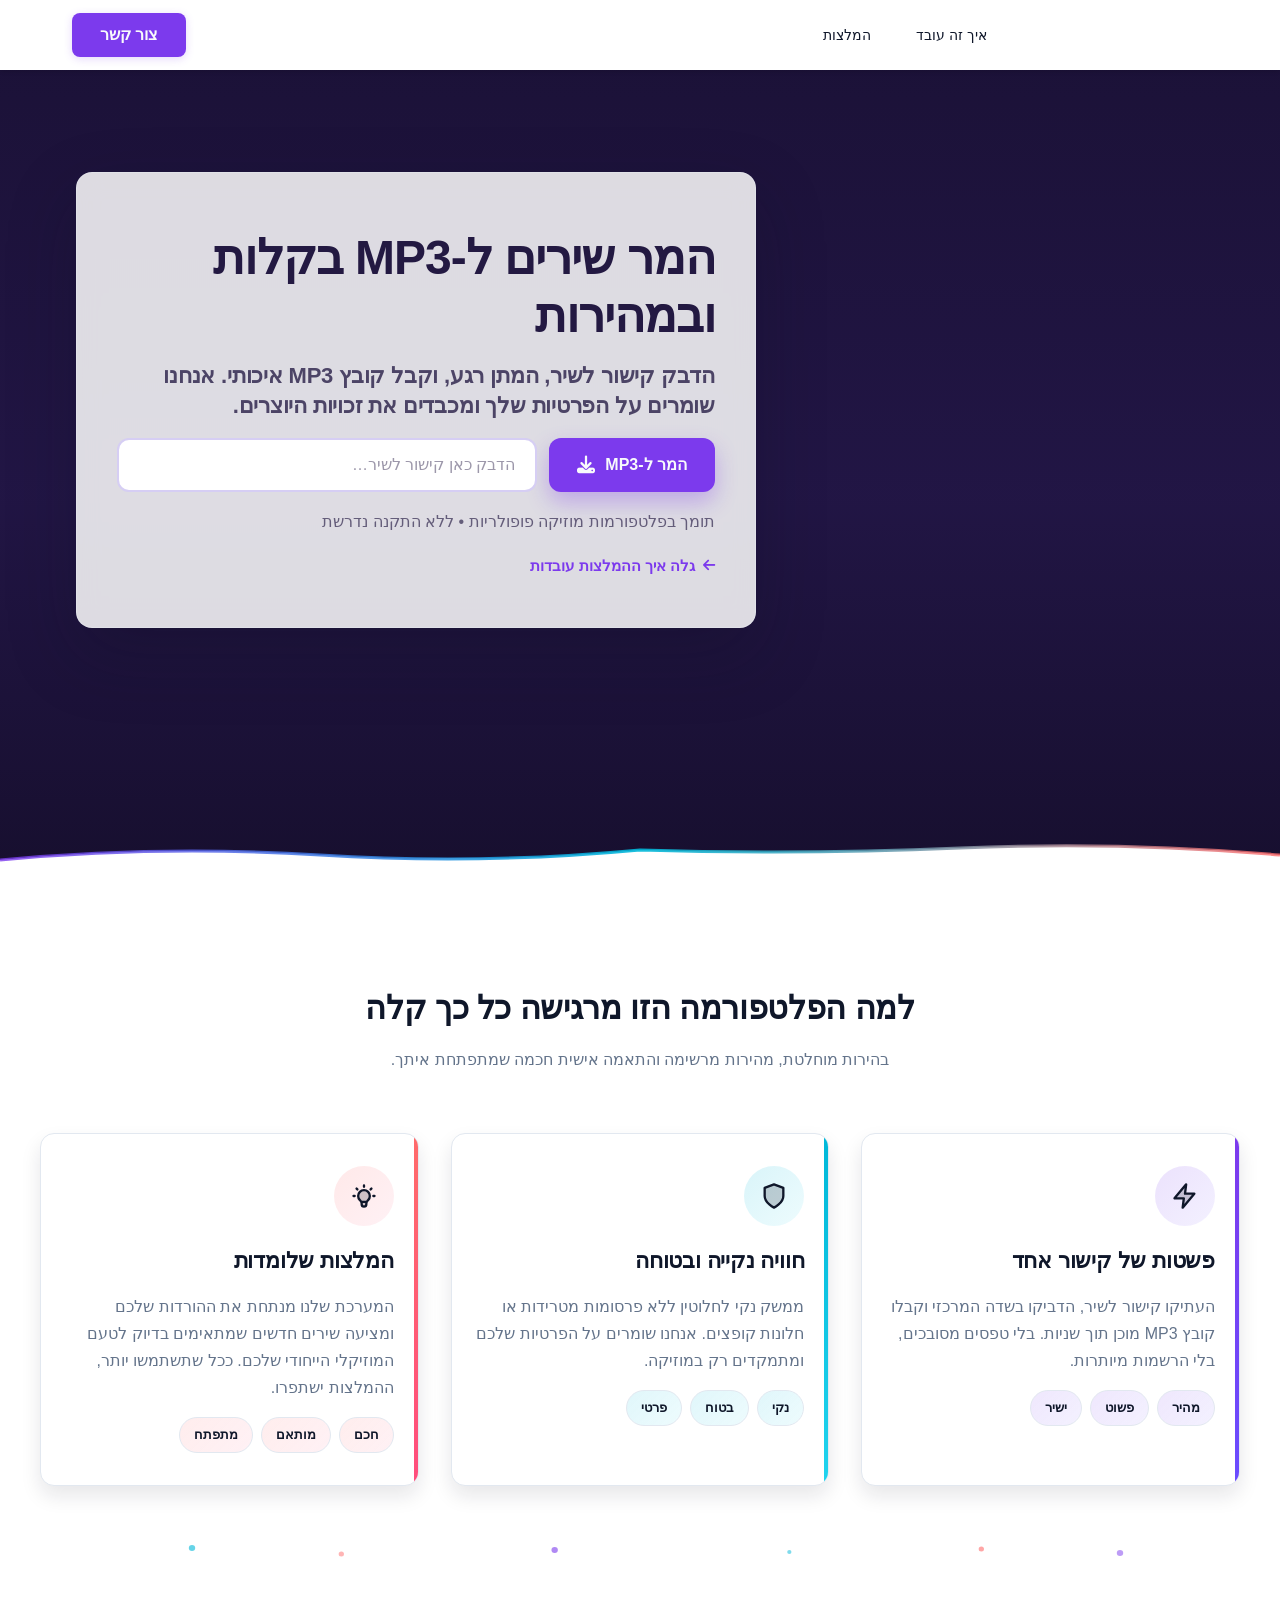
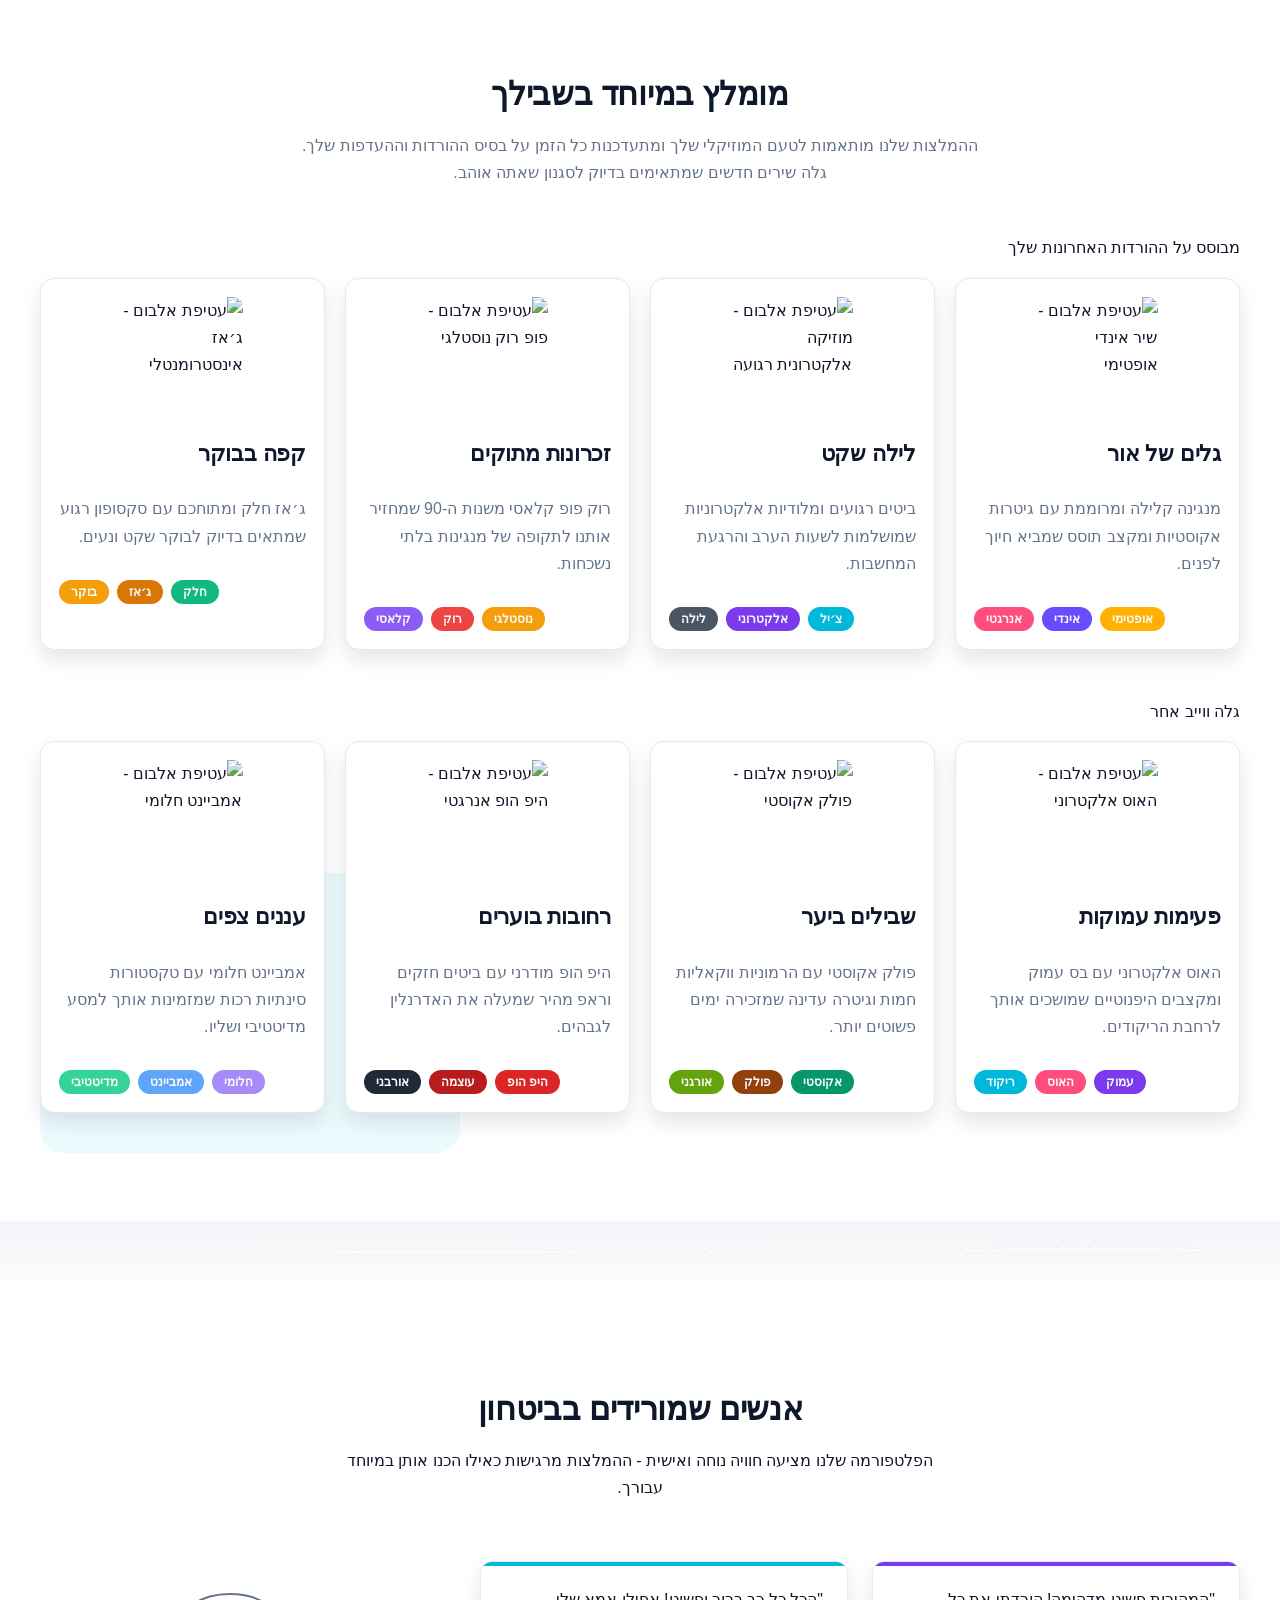
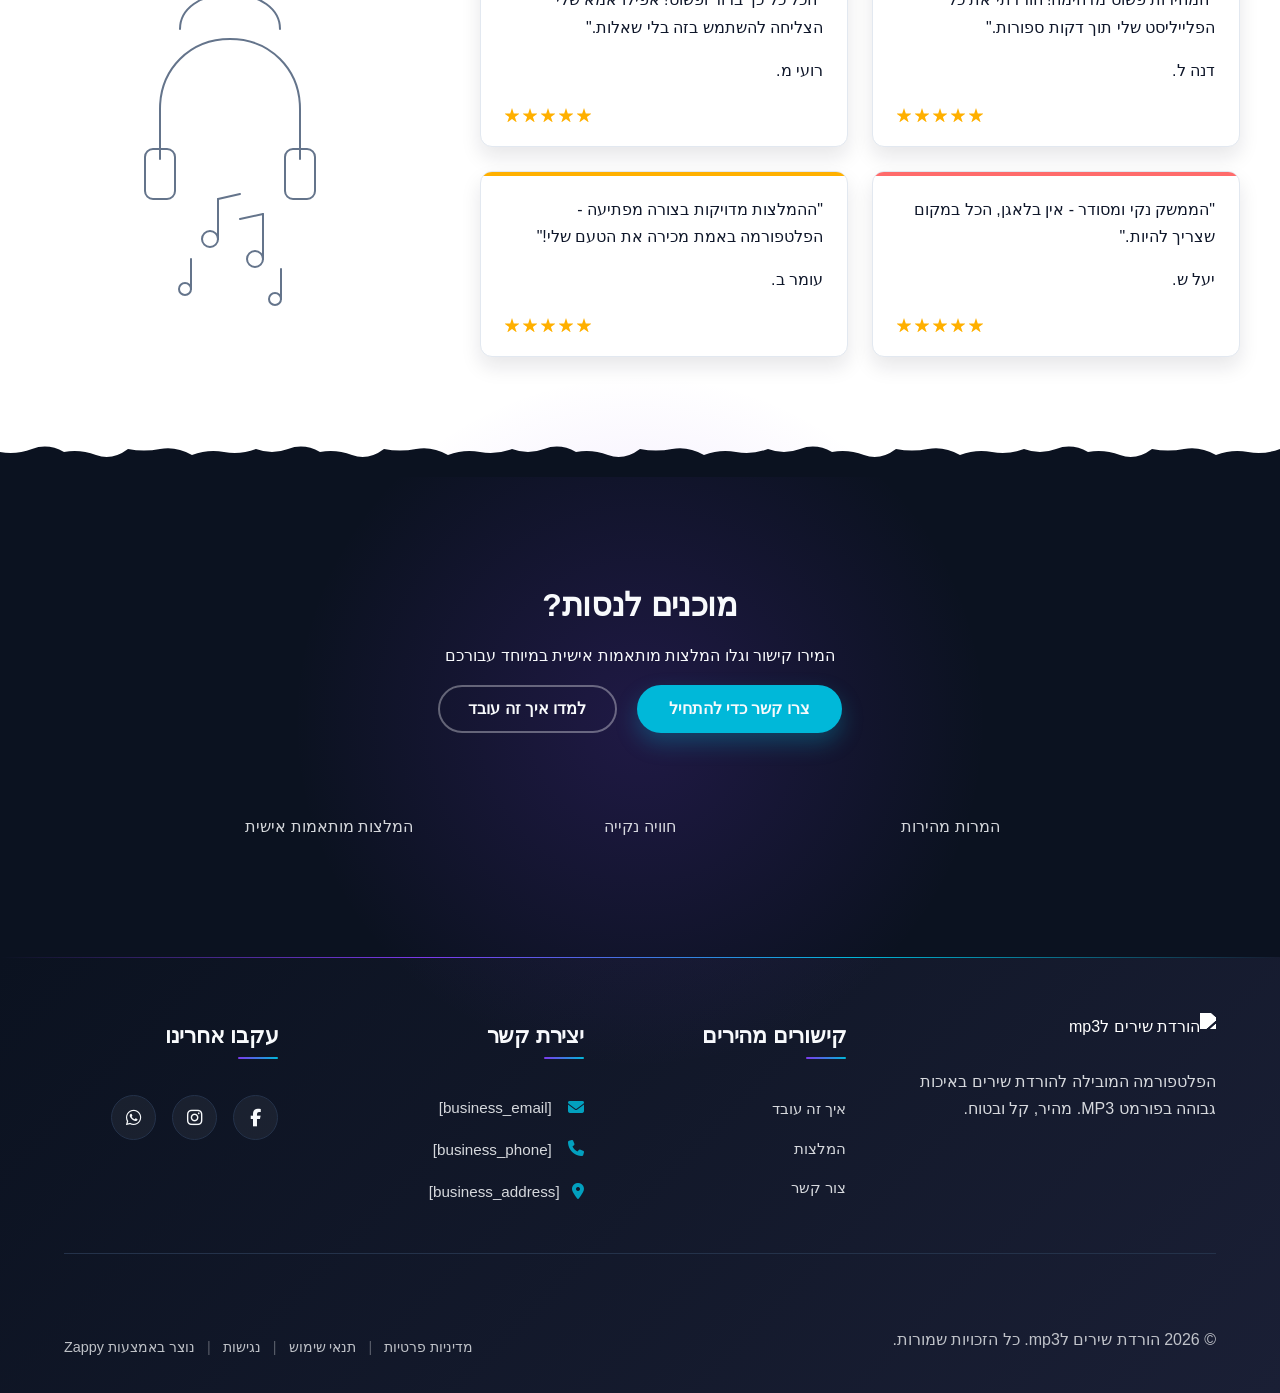
==== index.html @ da648899 "Background sync: Progressive GitHub Sync" ====
<!DOCTYPE html>
<html lang="he" dir="rtl">
<head>
    <meta charset="UTF-8">
    <meta name="viewport" content="width=device-width, initial-scale=1.0">
    <meta name="robots" content="index, follow">
    <title>המר והורד שירים באיכות מושלמת — הורדת שירים לmp3</title>
    <meta name="description" content="פלטפורמת הורדת שירים חכמה עם מנוע המלצות אישי. המר שירים ל-MP3 באיכות גבוהה בקליק אחד וגלה מוזיקה חדשה המותאמת בדיוק לטעם שלך.">
    <meta name="keywords" content="הורדת שירים לmp3, המרת שירים ל-MP3, הורדת שירים mp3 בחינם, מוזיקה דיגיטלית, פלטפורמת מוזיקה">
    
    <!-- Zappy Analytics -->
<script>
(function() {
  'use strict';
  
  // Configuration
  var config = {
    websiteId: '79d9c6de-2b30-44ab-995c-a92925bf8f24',
    apiUrl: 'https://api.zappy5.com/api/analytics/track',
    sessionDuration: 30 * 60 * 1000, // 30 minutes
    visitorDuration: 30 * 24 * 60 * 60 * 1000, // 30 days
    trackPageViews: true,
    trackClicks: true,
    trackFormSubmissions: true
  };
  
  // Generate or retrieve persistent visitor ID (30 days)
  function getVisitorId() {
    var visitorKey = 'zappy_visitor_' + config.websiteId;
    var visitor = null;
    
    try {
      visitor = localStorage.getItem(visitorKey);
      if (visitor) {
        var visitorData = JSON.parse(visitor);
        var now = Date.now();
        
        // Check if visitor ID is still valid (30 days)
        if (now - visitorData.created < config.visitorDuration) {
          // Update last seen timestamp
          visitorData.lastSeen = now;
          localStorage.setItem(visitorKey, JSON.stringify(visitorData));
          return visitorData.id;
        }
      }
    } catch (e) {
      console.warn('Zappy Analytics: LocalStorage not available');
    }
    
    // Generate new visitor ID
    var newVisitorId = 'zv_' + Date.now() + '_' + Math.random().toString(36).substr(2, 9);
    
    try {
      localStorage.setItem(visitorKey, JSON.stringify({
        id: newVisitorId,
        created: Date.now(),
        lastSeen: Date.now()
      }));
    } catch (e) {
      // Continue without local storage
    }
    
    return newVisitorId;
  }
  
  // Generate or retrieve session ID (30 minutes)
  function getSessionId() {
    var sessionKey = 'zappy_session_' + config.websiteId;
    var session = null;
    
    try {
      session = sessionStorage.getItem(sessionKey);
      if (session) {
        var sessionData = JSON.parse(session);
        var now = Date.now();
        
        // Check if session is still valid
        if (now - sessionData.timestamp < config.sessionDuration) {
          // Update timestamp
          sessionData.timestamp = now;
          sessionStorage.setItem(sessionKey, JSON.stringify(sessionData));
          return sessionData.id;
        }
      }
    } catch (e) {
      console.warn('Zappy Analytics: SessionStorage not available');
    }
    
    // Generate new session ID
    var newSessionId = 'zs_' + Date.now() + '_' + Math.random().toString(36).substr(2, 9);
    
    try {
      sessionStorage.setItem(sessionKey, JSON.stringify({
        id: newSessionId,
        timestamp: Date.now()
      }));
    } catch (e) {
      // Continue without session storage
    }
    
    return newSessionId;
  }
  
  var visitorId = getVisitorId();
  var sessionId = getSessionId();
  
  // Track an event
  function trackEvent(eventType, data) {
    data = data || {};
    
    var eventData = {
      website_id: config.websiteId,
      event_type: eventType,
      page_path: window.location.pathname,
      referrer: document.referrer || 'direct',
      visitor_id: visitorId,
      session_id: sessionId,
      metadata: data
    };
    
    // Use sendBeacon if available (better for page unload events)
    if (navigator.sendBeacon) {
      var blob = new Blob([JSON.stringify(eventData)], { type: 'application/json' });
      navigator.sendBeacon(config.apiUrl, blob);
    } else {
      // Fallback to fetch
      fetch(config.apiUrl, {
        method: 'POST',
        headers: {
          'Content-Type': 'application/json'
        },
        body: JSON.stringify(eventData),
        keepalive: true
      }).catch(function(error) {
        console.warn('Zappy Analytics: Failed to track event', error);
      });
    }
  }
  
  // Track page view
  if (config.trackPageViews) {
    trackEvent('pageview', {
      title: document.title,
      url: window.location.href
    });
  }
  
  // Track clicks on important elements
  if (config.trackClicks) {
    document.addEventListener('click', function(e) {
      var target = e.target;
      
      // Track button clicks (counted as actions)
      if (target.tagName === 'BUTTON' || target.closest('button')) {
        var button = target.tagName === 'BUTTON' ? target : target.closest('button');
        trackEvent('click', {
          element: 'button',
          text: button.textContent.trim().substring(0, 100),
          id: button.id || null,
          class: button.className || null
        });
      }
      
      // Track link clicks (navigation - not counted as actions)
      else if (target.tagName === 'A' || target.closest('a')) {
        var link = target.tagName === 'A' ? target : target.closest('a');
        trackEvent('navigation', {
          element: 'link',
          text: link.textContent.trim().substring(0, 100),
          href: link.href,
          external: link.hostname !== window.location.hostname
        });
      }
    }, true);
  }
  
  // Track form submissions
  if (config.trackFormSubmissions) {
    document.addEventListener('submit', function(e) {
      var form = e.target;
      
      trackEvent('form_submit', {
        form_id: form.id || null,
        form_name: form.name || null,
        form_action: form.action || null,
        form_method: form.method || 'GET'
      });
    }, true);
  }
  
  // Track time on page (send on page unload)
  var pageLoadTime = Date.now();
  
  window.addEventListener('beforeunload', function() {
    var timeOnPage = Math.floor((Date.now() - pageLoadTime) / 1000); // in seconds
    
    trackEvent('page_unload', {
      time_on_page: timeOnPage,
      page_path: window.location.pathname
    });
  });
  
  // Expose tracking function globally for custom events
  window.zappyAnalytics = {
    track: trackEvent,
    getVisitorId: function() { return visitorId; },
    getSessionId: function() { return sessionId; }
  };
  
})();
</script>
<!-- End Zappy Analytics -->
    <meta property="og:title" content="המר והורד שירים באיכות מושלמת — הורדת שירים לmp3">
  <meta property="og:description" content="פלטפורמת הורדת שירים חכמה עם מנוע המלצות אישי. המר שירים ל-MP3 באיכות גבוהה בקליק אחד וגלה מוזיקה חדשה המותאמת בדיוק לטעם שלך.">
  <meta property="og:type" content="website">
  <meta property="og:locale" content="he_IL">
  
  <meta name="twitter:card" content="summary_large_image">
  <meta name="twitter:title" content="המר והורד שירים באיכות מושלמת — הורדת שירים לmp3">
  <meta name="twitter:description" content="פלטפורמת הורדת שירים חכמה עם מנוע המלצות אישי. המר שירים ל-MP3 באיכות גבוהה בקליק אחד וגלה מוזיקה חדשה המותאמת בדיוק לטעם שלך.">
  
  <link rel="stylesheet" href="https://cdnjs.cloudflare.com/ajax/libs/font-awesome/6.4.0/css/all.min.css">

    <!-- Favicons -->
    <link rel="icon" type="image/x-icon" href="/assets/favicon.ico">
    <link rel="icon" type="image/png" sizes="16x16" href="/assets/favicon-16x16.png">
    <link rel="icon" type="image/png" sizes="32x32" href="/assets/favicon-32x32.png">
    <link rel="icon" type="image/png" sizes="48x48" href="/assets/favicon-48x48.png">
    <link rel="icon" type="image/png" sizes="192x192" href="/assets/favicon-192x192.png">
    <link rel="icon" type="image/png" sizes="512x512" href="/assets/favicon-512x512.png">
    <link rel="apple-touch-icon" href="/assets/apple-touch-icon.png">
    <!-- Cookie Consent -->
    <link rel="stylesheet" href="https://cdn.jsdelivr.net/npm/vanilla-cookieconsent@3/dist/cookieconsent.css">
    <script src="https://cdn.jsdelivr.net/npm/vanilla-cookieconsent@3/dist/cookieconsent.umd.js"></script>
    <!-- Mickidum Accessibility Toolbar -->
    <script src="https://cdn.jsdelivr.net/gh/mickidum/acc_toolbar/acctoolbar/acctoolbar.min.js"></script>
    <link rel="stylesheet" href="/styles.css">

    <style id="zappy-dropdown-submenu-styles">
      /* ========== DESKTOP DROPDOWN SUBMENU STYLES ========== */
      /* Base styles for dropdown submenus - parent must be positioned */
      .nav-menu li:has(.sub-menu), nav li:has(.sub-menu), .navbar li:has(.sub-menu), #navMenu li:has(.sub-menu) { position: relative; }
      /* Submenu base - hidden by default */
      .nav-menu .sub-menu, nav .sub-menu, .navbar .sub-menu, #navMenu .sub-menu { display: block !important; position: absolute !important; top: 100%; left: 0; min-width: 220px; background: white; border-radius: 8px; box-shadow: 0 8px 25px rgba(0,0,0,0.15); padding: 8px 0; opacity: 0; visibility: hidden; transform: translateY(10px); transition: all 0.3s ease; z-index: 1000; list-style: none; pointer-events: none; }
      /* CRITICAL: Desktop hover styles to show dropdown */
      .nav-menu li:hover > .sub-menu, nav li:hover > .sub-menu, .navbar li:hover > .sub-menu, #navMenu li:hover > .sub-menu { opacity: 1 !important; visibility: visible !important; transform: translateY(0) !important; pointer-events: auto !important; }
      /* Submenu item styling */
      .sub-menu li { list-style: none; margin: 0; padding: 0; }
      .sub-menu a { display: block !important; padding: 10px 16px !important; color: var(--text-dark, #333) !important; font-weight: 500; text-decoration: none; white-space: nowrap; transition: background-color 0.2s; }
      .sub-menu a:hover { background-color: #f5f5f5; }
      /* RTL (Hebrew/Arabic) dropdown positioning */
      [dir="rtl"] .nav-menu .sub-menu, [dir="rtl"] nav .sub-menu, [dir="rtl"] .navbar .sub-menu, html[lang="he"] .nav-menu .sub-menu, html[lang="he"] nav .sub-menu, html[lang="he"] .navbar .sub-menu, html[lang="ar"] .nav-menu .sub-menu, html[lang="ar"] nav .sub-menu, html[lang="ar"] .navbar .sub-menu { left: auto !important; right: 0 !important; }
      /* Hide empty dropdown menus */
      .sub-menu:empty, .sub-menu:not(:has(li:not(.zappy-hidden-menu-item))), .sub-menu:not(:has(li)) { display: none !important; opacity: 0 !important; visibility: hidden !important; pointer-events: none !important; }
      /* Desktop: show submenu on Menu Group hover */
      li:has(.menu-group-title):hover > .sub-menu { opacity: 1 !important; visibility: visible !important; transform: translateY(0) !important; pointer-events: auto !important; }
      /* Menu Group title styling */
      .nav-menu > li > .menu-group-title, #navMenu > li > .menu-group-title { display: inline-block; padding: 0.5rem 1rem; cursor: default; user-select: none; }
      
      /* ========== MOBILE SUBMENU STYLES ========== */
      @media (max-width: 768px) {
        .nav-menu .sub-menu, nav .sub-menu, .navbar .sub-menu, #navMenu .sub-menu { position: static !important; transform: none !important; box-shadow: none !important; background: transparent !important; max-height: 0; overflow: hidden; opacity: 0; visibility: hidden; transition: max-height 0.3s ease, opacity 0.3s ease; padding: 0 !important; border-radius: 0 !important; }
        .sub-menu.mobile-expanded { max-height: 500px !important; opacity: 1 !important; visibility: visible !important; padding: 8px 0 8px 16px !important; }
        [dir="rtl"] .sub-menu.mobile-expanded, html[lang="he"] .sub-menu.mobile-expanded { padding: 8px 16px 8px 0 !important; }
        /* Disable hover behavior on mobile */
        .nav-menu li:hover > .sub-menu, nav li:hover > .sub-menu, .navbar li:hover > .sub-menu, #navMenu li:hover > .sub-menu { opacity: 0; visibility: hidden; pointer-events: none; }
        .nav-menu li > .sub-menu.mobile-expanded, nav li > .sub-menu.mobile-expanded, .navbar li > .sub-menu.mobile-expanded, #navMenu li > .sub-menu.mobile-expanded { opacity: 1 !important; visibility: visible !important; pointer-events: auto !important; }
        .nav-menu li:has(.sub-menu), nav li:has(.sub-menu), .navbar li:has(.sub-menu), #navMenu li:has(.sub-menu) { display: flex !important; flex-wrap: wrap !important; align-items: center !important; position: relative !important; min-height: 44px !important; }
        .nav-menu li:has(.sub-menu) > a, nav li:has(.sub-menu) > a, .navbar li:has(.sub-menu) > a, #navMenu li:has(.sub-menu) > a { flex: 1 !important; min-width: 0 !important; }
        .nav-menu li:has(.sub-menu) > .menu-group-title, nav li:has(.sub-menu) > .menu-group-title, .navbar li:has(.sub-menu) > .menu-group-title, #navMenu li:has(.sub-menu) > .menu-group-title { flex: 1 !important; min-width: 0 !important; padding: 0 !important; line-height: inherit !important; }
        .nav-menu li:has(.sub-menu) > .sub-menu, nav li:has(.sub-menu) > .sub-menu, .navbar li:has(.sub-menu) > .sub-menu, #navMenu li:has(.sub-menu) > .sub-menu { flex-basis: 100% !important; width: 100% !important; }
        .nav-menu li:has(.sub-menu) > a [class*="chevron"], .nav-menu li:has(.sub-menu) > a [class*="arrow"], .nav-menu li:has(.sub-menu) > a .fa-chevron-down, .nav-menu li:has(.sub-menu) > a .fa-angle-down, nav li:has(.sub-menu) > a [class*="chevron"], nav li:has(.sub-menu) > a [class*="arrow"], #navMenu li:has(.sub-menu) > a [class*="chevron"], #navMenu li:has(.sub-menu) > a [class*="arrow"] { display: none !important; visibility: hidden !important; }
        .mobile-submenu-toggle { display: flex !important; align-items: center !important; justify-content: center !important; width: 44px !important; height: auto !important; background: transparent !important; border: none !important; cursor: pointer !important; color: var(--text-dark) !important; position: static !important; flex-shrink: 0 !important; align-self: stretch !important; z-index: 2 !important; padding: 0 !important; margin: 0 !important; }
        .mobile-submenu-toggle::after { content: '' !important; width: 0 !important; height: 0 !important; border-left: 6px solid transparent !important; border-right: 6px solid transparent !important; border-top: 7px solid currentColor !important; transition: transform 0.3s ease !important; }
        .mobile-submenu-toggle.expanded::after { transform: rotate(180deg) !important; }
        .sub-menu a { padding: 10px 0 !important; display: block !important; color: var(--text-dark) !important; }
        .navbar .sub-menu li a, nav.navbar .sub-menu li a, .zappy-products-dropdown .sub-menu a { color: var(--text-dark) !important; }
      }
      @media (min-width: 769px) { .mobile-submenu-toggle { display: none !important; } }
    </style>

    <style id="mobile-lang-menu-deployed-css">
    @media (max-width: 768px) {
      .lang-switcher,
      .nav-cta-container .lang-switcher,
      .nav-container .lang-switcher,
      .navbar .lang-switcher,
      .navbar .nav-cta-container .lang-switcher,
      .nav-icons-left .lang-switcher,
      .nav-ecommerce-icons .lang-switcher { display: none !important; }
      .mobile-lang-menu { width: 100%; border-top: 1px solid rgba(128,128,128,0.2); padding: 8px 0 0 0; margin-top: 8px; }
      .mobile-lang-toggle { display: flex !important; align-items: center; justify-content: space-between; width: 100%; padding: 12px 16px; background: none; border: none; cursor: pointer; font-size: 15px; color: inherit; font-family: inherit; }
      .mobile-lang-toggle::after { content: ''; display: inline-block; width: 8px; height: 8px; border-right: 2px solid currentColor; border-bottom: 2px solid currentColor; transform: rotate(45deg); transition: transform 0.3s ease; margin-left: 8px; }
      .mobile-lang-toggle.expanded::after { transform: rotate(-135deg); }
      .mobile-lang-options { max-height: 0; overflow: hidden; transition: max-height 0.3s ease; }
      .mobile-lang-options.expanded { max-height: 300px; }
      .mobile-lang-option { display: flex !important; align-items: center; gap: 10px; padding: 10px 24px; text-decoration: none; color: inherit; font-size: 14px; font-family: inherit; }
      .mobile-lang-option:hover { background: rgba(128,128,128,0.1); }
      .mobile-lang-option.active { font-weight: 600; opacity: 0.7; pointer-events: none; }
      .mobile-lang-option img { width: 20px; height: 20px; border-radius: 50%; }
    }
    @media (min-width: 769px) {
      .mobile-lang-menu { display: none !important; }
    }
    </style>

    <style id="zappy-widget-visibility">
      #mic-access-tool-general-button, .mic-access-tool-general-button,
      #mic-init-access-tool .mic-access-tool-general-button, #mic-init-access-tool #mic-access-tool-general-button,
      ._access-icon, #mic-access-tool-box, .mic-access-tool-box,
      #mic-init-access-tool #mic-access-tool-box, div[id*="mic-access-tool-box"], ._access-menu {
        display: none !important; visibility: hidden !important; opacity: 0 !important; pointer-events: none !important;
      }
    </style>
</head>
<body>

  <nav class="navbar" dir="rtl">
  <button class="mobile-toggle" id="mobileToggle" aria-label="Menu">
    <svg class="hamburger-icon" width="24" height="24" viewbox="0 0 24 24" fill="none">
      <path d="M3 12h18M3 6h18M3 18h18" stroke="currentColor" stroke-width="2" stroke-linecap="round"></path>
    </svg>
    <svg class="close-icon" width="24" height="24" viewbox="0 0 24 24" fill="none" style="display: none;">
      <path d="M18 6L6 18M6 6l12 12" stroke="currentColor" stroke-width="2" stroke-linecap="round"></path>
    </svg>
  </button>
  
  <button class="phone-header-btn" aria-label="Call">
    <svg width="20" height="20" viewbox="0 0 24 24" fill="currentColor">
      <path d="M22 16.92v3a2 2 0 0 1-2.18 2 19.79 19.79 0 0 1-8.63-3.07 19.5 19.5 0 0 1-6-6 19.79 19.79 0 0 1-3.07-8.67A2 2 0 0 1 4.11 2h3a2 2 0 0 1 2 1.72 12.84 12.84 0 0 0 .7 2.81 2 2 0 0 1-.45 2.11L8.09 9.91a16 16 0 0 0 6 6l1.27-1.27a2 2 0 0 1 2.11-.45 12.84 12.84 0 0 0 2.81.7A2 2 0 0 1 22 16.92z"></path>
    </svg>
  </button>
  
  <div class="nav-container">
    <div class="nav-right-group"><div class="nav-brand">
      <a href="/" class="logo-link">
        <img src="/assets/business-logo.webp" alt="הורדת שירים לmp3" class="logo">
      </a>
    </div><ul class="nav-menu" id="navMenu"><li><a href="/how-it-works">איך זה עובד</a></li><li><a href="/recommendations">המלצות</a></li></ul></div>
    
    
    
    <div class="nav-cta-container">
      <a href="/contact" class="nav-cta-btn">צור קשר</a>
    </div>
  </div>
</nav>
<script>

// Navbar Mobile Menu Toggle and Contrast Fix
(function() {
  // Use 'load' event instead of 'DOMContentLoaded' to ensure we run AFTER all other scripts
  window.addEventListener('load', function() {
    
    // FIX MOBILE BUTTON CONTRAST
    // Detect navbar background color and apply contrasting color to mobile buttons
    const navbar = document.querySelector('.navbar, nav, header');
    if (!navbar) {
      console.log('[Navbar] Navbar element not found');
      return;
    }
    
    // DECLARE VARIABLES EARLY to avoid Temporal Dead Zone errors
    // These are used in multiple places below
    let mobileToggle = document.getElementById('mobileToggle') ||
                       document.querySelector('.mobile-toggle') ||
                       document.querySelector('.hamburger') ||
                       document.querySelector('.hamburger-menu') ||
                       document.querySelector('.menu-toggle') ||
                       document.querySelector('.burger-menu') ||
                       document.querySelector('[aria-label="Menu"]') ||
                       document.querySelector('[aria-label="תפריט"]');
    
    const phoneBtn = document.querySelector('.phone-header-btn');
    
    const computedStyle = window.getComputedStyle(navbar);
    let bgColor = computedStyle.backgroundColor;
    
    console.log('[Navbar] Initial navbar background:', bgColor);
    
    // Check if background is transparent or rgba with 0 alpha
    const isTransparent = bgColor === 'transparent' || 
                         bgColor === 'rgba(0, 0, 0, 0)' ||
                         (bgColor.startsWith('rgba') && bgColor.includes(', 0)'));
    
    if (isTransparent) {
      // Check for background-image or gradient
      const bgImage = computedStyle.backgroundImage;
      if (bgImage && bgImage !== 'none') {
        console.log('[Navbar] Navbar has background image/gradient, using dark text');
        bgColor = 'rgb(240, 240, 240)'; // Assume light background
      } else {
        // Transparent navbar - check body background
        const bodyBg = window.getComputedStyle(document.body).backgroundColor;
        console.log('[Navbar] Navbar transparent, using body background:', bodyBg);
        bgColor = bodyBg;
      }
    }
    
    // Calculate luminance to determine if background is light or dark
    const rgb = bgColor.match(/\d+/g);
    if (rgb && rgb.length >= 3) {
      const r = parseInt(rgb[0]);
      const g = parseInt(rgb[1]);
      const b = parseInt(rgb[2]);
      const luminance = (0.299 * r + 0.587 * g + 0.114 * b) / 255;
      
      // Mobile button colors are set by Claude's AI-generated CSS (same as .nav-menu a)
      // No dynamic color overrides needed - colors come from the generated navbar CSS
      console.log('[Navbar] Mobile button colors preserved from Claude CSS (luminance:', luminance.toFixed(2) + ')');
      
      // FIX ICON SIZES - Ensure SVGs are properly sized and visible
      // INJECT CRITICAL CSS TO OVERRIDE ANY CONFLICTING RULES
      const criticalCSS = document.createElement('style');
      criticalCSS.id = 'zappy-mobile-nav-fix';
      const htmlLang = document.documentElement.lang || 'en';
      const htmlDir = document.documentElement.dir || 'ltr';
      // Check both dir attribute AND lang for RTL detection
      // dir="rtl" is the most reliable indicator
      const isRTL = htmlDir === 'rtl' || htmlLang === 'he' || htmlLang === 'ar';
      
      criticalCSS.textContent = `
        /* Hide mobile buttons on desktop, show only on mobile */
        @media (min-width: 769px) {
          .mobile-toggle,
          .phone-header-btn {
            display: none !important;
          }
        }
        
        /* Show and position mobile buttons correctly on mobile */
        @media (max-width: 768px) {
          .mobile-toggle,
          .phone-header-btn {
            position: absolute !important;
            top: 50% !important;
            transform: translateY(-50%) !important;
            z-index: 1001 !important;
            display: flex !important;
            align-items: center !important;
            justify-content: center !important;
            width: 36px !important;
            height: 36px !important;
            border-radius: 50% !important;
            border: none !important;
            cursor: pointer !important;
            padding: 6px !important;
            background: none !important;
            color: var(--nav-text, var(--text-dark)) !important;
          }
          
          /* LTR positioning (default): hamburger LEFT, phone RIGHT */
          html:not([dir="rtl"]):not([lang="he"]):not([lang="ar"]) .mobile-toggle,
          html[dir="ltr"] .mobile-toggle {
            left: 12px !important;
            right: auto !important;
          }
          html:not([dir="rtl"]):not([lang="he"]):not([lang="ar"]) .phone-header-btn,
          html[dir="ltr"] .phone-header-btn {
            right: 12px !important;
            left: auto !important;
          }
          
          /* RTL positioning: hamburger RIGHT, phone LEFT */
          html[dir="rtl"] .mobile-toggle,
          html[lang="he"] .mobile-toggle,
          html[lang="ar"] .mobile-toggle {
            right: 12px !important;
            left: auto !important;
          }
          html[dir="rtl"] .phone-header-btn,
          html[lang="he"] .phone-header-btn,
          html[lang="ar"] .phone-header-btn {
            left: 12px !important;
            right: auto !important;
          }
          
          /* CRITICAL: Ensure nav-container has min-height on mobile */
          /* All children are positioned absolutely/fixed on mobile, so height:auto collapses to 0 */
          .nav-container {
            min-height: 70px !important;
            position: relative !important;
          }
          
          /* Ensure SVG icons are properly sized and inherit color */
          .mobile-toggle svg,
          .phone-header-btn svg {
            width: 24px !important;
            height: 24px !important;
            /* Don't force display - let JavaScript control hamburger/close toggle */
          }
          
          /* Reset nav-cta-container on mobile - remove desktop box-shadow/padding */
          /* that creates a visible ghost box when CTA button is hidden */
          .nav-cta-container {
            box-shadow: none !important;
            padding: 0 !important;
          }
          
          /* Hide nav-cta-container entirely on mobile when there's no lang-switcher */
          /* (only the CTA button is inside, and it's hidden on mobile) */
          .nav-cta-container:not(:has(.lang-switcher)) {
            display: none !important;
          }
          
          /* CRITICAL: Prevent hero image fade gradient from bleeding over headline text */
          /* The .image-fade-gradient has bottom: -30px (extends below parent) */
          /* On mobile stacked layout, this overlaps the h1 text below the image */
          .hero-image-column {
            overflow: hidden !important;
          }
          .image-fade-gradient {
            bottom: 0 !important;
          }
          
          /* Hide desktop language switcher on mobile - hamburger menu handles it */
          /* High specificity to override stored CSS */
          .lang-switcher,
          .nav-cta-container .lang-switcher,
          .nav-container .lang-switcher,
          .navbar .lang-switcher,
          .navbar .nav-cta-container .lang-switcher {
            display: none !important;
          }
        }
      `;
      
      // Remove existing fix if present and inject new one
      const existing = document.getElementById('zappy-mobile-nav-fix');
      if (existing) existing.remove();
      document.head.appendChild(criticalCSS);
      
      console.log('[Navbar] Critical CSS injected for mobile nav positioning');
      
      // ONLY apply inline positioning styles on mobile viewport
      // On desktop, the CSS handles hiding these buttons with display: none
      // Inline styles were breaking desktop layout by overriding CSS
      const isMobileViewport = window.innerWidth <= 768;
      
      if (mobileToggle) {
        // Icon sizing applies to all viewports for consistency
        const hamburgerIcon = mobileToggle.querySelector('.hamburger-icon');
        const closeIcon = mobileToggle.querySelector('.close-icon');
        
        if (hamburgerIcon) {
          hamburgerIcon.style.setProperty('width', '24px', 'important');
          hamburgerIcon.style.setProperty('height', '24px', 'important');
          hamburgerIcon.style.setProperty('display', 'block', 'important'); // Show hamburger by default
        }
        if (closeIcon) {
          closeIcon.style.setProperty('width', '24px', 'important');
          closeIcon.style.setProperty('height', '24px', 'important');
          closeIcon.style.setProperty('display', 'none', 'important'); // Hide close icon by default
        }
        
        // ONLY set positioning inline styles on mobile
        if (isMobileViewport) {
          mobileToggle.style.setProperty('position', 'absolute', 'important');
          mobileToggle.style.setProperty('top', '50%', 'important');
          mobileToggle.style.setProperty('transform', 'translateY(-50%)', 'important');
          mobileToggle.style.setProperty('z-index', '1001', 'important');
          
          // Clear any inline left/right so CSS can take over based on html[dir]
          mobileToggle.style.removeProperty('left');
          mobileToggle.style.removeProperty('right');
          
          console.log('[Navbar] Mobile toggle positioning applied (mobile viewport)');
        } else {
          // On desktop, clear any positioning styles to let CSS handle it
          mobileToggle.style.removeProperty('position');
          mobileToggle.style.removeProperty('top');
          mobileToggle.style.removeProperty('transform');
          mobileToggle.style.removeProperty('z-index');
          mobileToggle.style.removeProperty('left');
          mobileToggle.style.removeProperty('right');
          console.log('[Navbar] Desktop viewport - cleared mobile toggle inline positioning');
        }
      }
      
      if (phoneBtn) {
        // Icon sizing applies to all viewports
        const phoneIcon = phoneBtn.querySelector('svg');
        if (phoneIcon) {
          phoneIcon.style.width = '24px';
          phoneIcon.style.height = '24px';
          phoneIcon.setAttribute('width', '24');
          phoneIcon.setAttribute('height', '24');
        }
        
        // ONLY set positioning inline styles on mobile
        if (isMobileViewport) {
          phoneBtn.style.setProperty('position', 'absolute', 'important');
          phoneBtn.style.setProperty('top', '50%', 'important');
          phoneBtn.style.setProperty('transform', 'translateY(-50%)', 'important');
          phoneBtn.style.setProperty('z-index', '1001', 'important');
          
          // Clear any inline left/right so CSS can take over based on html[dir]
          phoneBtn.style.removeProperty('left');
          phoneBtn.style.removeProperty('right');
          
          console.log('[Navbar] Phone button positioning applied (mobile viewport)');
        } else {
          // On desktop, clear any positioning styles to let CSS handle it
          phoneBtn.style.removeProperty('position');
          phoneBtn.style.removeProperty('top');
          phoneBtn.style.removeProperty('transform');
          phoneBtn.style.removeProperty('z-index');
          phoneBtn.style.removeProperty('left');
          phoneBtn.style.removeProperty('right');
          console.log('[Navbar] Desktop viewport - cleared phone button inline positioning');
        }
      }
    } else {
      console.log('[Navbar] Could not parse background color:', bgColor);
    }
    
    // MOBILE MENU TOGGLE
    // Re-query in case DOM changed (mobileToggle already declared at top of function)
    mobileToggle = document.getElementById('mobileToggle') ||
                   document.querySelector('.mobile-toggle') ||
                   document.querySelector('.hamburger') ||
                   document.querySelector('.hamburger-menu') ||
                   document.querySelector('.menu-toggle') ||
                   document.querySelector('.burger-menu') ||
                   document.querySelector('[aria-label="Menu"]') ||
                   document.querySelector('[aria-label="תפריט"]');
    
    // EXPANDED SEARCH: Find nav menu by ID or class
    const navMenu = document.getElementById('navMenu') ||
                  document.querySelector('.nav-menu') ||
                  document.querySelector('.nav-links') ||
                  document.querySelector('nav ul:not(.submenu)');
    
    if (!mobileToggle || !navMenu) {
      console.log('[Navbar] Mobile toggle or menu not found:', { toggle: !!mobileToggle, menu: !!navMenu });
      return;
    }
    
    // Ensure navMenu has ID for CSS targeting
    if (!navMenu.id) {
      navMenu.id = 'navMenu';
    }
    
    console.log('[Navbar] Initializing mobile menu...');
    
    // Remove any existing event listeners by cloning the button
    const newToggle = mobileToggle.cloneNode(true);
    mobileToggle.parentNode.replaceChild(newToggle, mobileToggle);
    
    // Toggle menu on button click - use newToggle now
    newToggle.addEventListener('click', function(e) {
      e.preventDefault();
      e.stopPropagation();
      
      const hamburgerIcon = this.querySelector('.hamburger-icon');
      const closeIcon = this.querySelector('.close-icon');
      const isActive = navMenu.classList.contains('active');
      
      if (isActive) {
        // Close menu
        navMenu.classList.remove('active');
        if (hamburgerIcon) hamburgerIcon.style.setProperty('display', 'block', 'important');
        if (closeIcon) closeIcon.style.setProperty('display', 'none', 'important');
        document.body.style.overflow = '';
        console.log('[Navbar] Menu closed');
      } else {
        // Open menu
        navMenu.classList.add('active');
        if (hamburgerIcon) hamburgerIcon.style.setProperty('display', 'none', 'important');
        if (closeIcon) closeIcon.style.setProperty('display', 'block', 'important');
        document.body.style.overflow = 'hidden';
        console.log('[Navbar] Menu opened');
      }
    });
    
    // Close menu when clicking nav links (but NOT dropdown toggles)
    const navLinks = navMenu.querySelectorAll('a');
    navLinks.forEach(function(link) {
      link.addEventListener('click', function() {
        // Don't close if it's a dropdown child (unless it's a real navigation link)
        if (this.getAttribute('href') === '#') return;
        
        const hamburgerIcon = newToggle.querySelector('.hamburger-icon');
        const closeIcon = newToggle.querySelector('.close-icon');
        
        navMenu.classList.remove('active');
        if (hamburgerIcon) hamburgerIcon.style.setProperty('display', 'block', 'important');
        if (closeIcon) closeIcon.style.setProperty('display', 'none', 'important');
        document.body.style.overflow = '';
        console.log('[Navbar] Menu closed (link clicked)');
      });
    });
    
    // DROPDOWN MENU TOGGLE (for mobile and touch devices)
    var dropdownToggles = navMenu.querySelectorAll('.dropdown-toggle');
    dropdownToggles.forEach(function(toggle) {
      toggle.addEventListener('click', function(e) {
        e.preventDefault();
        e.stopPropagation();
        var parent = this.closest('.nav-dropdown');
        if (!parent) return;
        
        // Close other open dropdowns at the same level
        var siblings = parent.parentNode.querySelectorAll('.nav-dropdown.open');
        siblings.forEach(function(sib) {
          if (sib !== parent) sib.classList.remove('open');
        });
        
        parent.classList.toggle('open');
        console.log('[Navbar] Dropdown toggled:', parent.classList.contains('open') ? 'open' : 'closed');
      });
    });
    
    // Close dropdowns when clicking outside
    document.addEventListener('click', function(e) {
      if (!e.target.closest('.nav-dropdown')) {
        var openDropdowns = document.querySelectorAll('.nav-dropdown.open');
        openDropdowns.forEach(function(dd) { dd.classList.remove('open'); });
      }
    });
    
    console.log('[Navbar] Dropdown handlers initialized for ' + dropdownToggles.length + ' dropdowns');
    
    // Phone button functionality (phoneBtn already declared at top of function)
    if (phoneBtn) {
      phoneBtn.addEventListener('click', function() {
        // Get phone number from placeholder in page or use default
        const phoneLinks = document.querySelectorAll('a[href^="tel:"]');
        const phoneNumber = phoneLinks.length > 0 
          ? phoneLinks[0].getAttribute('href').replace('tel:', '')
          : '[business_phone]';
        
        window.location.href = 'tel:' + phoneNumber;
        console.log('[Navbar] Phone button clicked');
      });
    }
    
    console.log('[Navbar] Mobile menu initialized successfully');
    
    // === WHATSAPP BUTTON VISIBILITY FIX ===
    // Ensure WhatsApp floating button is hidden on desktop and visible on mobile
    // IMPORTANT: Only target the floating button by its class, NOT generic wa.me links
    const handleWhatsAppVisibility = function() {
      const whatsappBtn = document.querySelector('.whatsapp-float');
      if (whatsappBtn) {
        const isDesktop = window.innerWidth >= 769;
        if (isDesktop) {
          whatsappBtn.style.setProperty('display', 'none', 'important');
          whatsappBtn.style.setProperty('visibility', 'hidden', 'important');
          whatsappBtn.style.setProperty('opacity', '0', 'important');
          whatsappBtn.style.setProperty('pointer-events', 'none', 'important');
          console.log('[WhatsApp] Button hidden on desktop');
        } else {
          whatsappBtn.style.removeProperty('display');
          whatsappBtn.style.removeProperty('visibility');
          whatsappBtn.style.removeProperty('opacity');
          whatsappBtn.style.removeProperty('pointer-events');
          console.log('[WhatsApp] Button visible on mobile');
        }
      }
    };
    
    // Run on load
    handleWhatsAppVisibility();
    
    // Run on resize with debouncing
    let resizeTimer;
    window.addEventListener('resize', function() {
      clearTimeout(resizeTimer);
      resizeTimer = setTimeout(handleWhatsAppVisibility, 100);
    });
  });
})();

</script>
  
  <main>
    <section class="index-hero-section" data-layout-spec="בית-hero" data-hero-type="fullscreen-card">
  <!-- Background Image -->
  <img data-hero-bg="true" class="index-hero-section__bg-image" data-placeholder="index-hero-bg-1" data-context="Vibrant modern music scene with neon purple, cyan, and gold accents - abstract audio waveforms and sound visualization, slightly defocused atmospheric photography with dynamic energy, colorful gradient lighting suggesting rhythm and beat, professional studio quality for a music download platform, high-energy vibe" width="1920" height="1080" src="/assets/site-index-hero-bg-1.webp" alt="רקע מוזיקלי תוסס עם גלי אודיו ואפקטים צבעוניים">
  
  <!-- Scrim Overlay -->
  <div class="index-hero-section__scrim"></div>
  
  <!-- Content Overlay -->
  <div class="index-hero-section__overlay">
    <div class="index-hero-section__content-card">
      <h1 class="index-hero-section__title">המר שירים ל-MP3 בקלות ובמהירות</h1>
      <h3 class="index-hero-section__subtitle">הדבק קישור לשיר, המתן רגע, וקבל קובץ MP3 איכותי. אנחנו שומרים על הפרטיות שלך ומכבדים את זכויות היוצרים.</h3>
      
      <!-- Visual Demo Form -->
      <div class="index-hero-section__demo-form">
        <input type="text" class="index-hero-section__url-input" placeholder="הדבק כאן קישור לשיר…" readonly="">
        <button class="index-hero-section__cta-primary">
          <i class="fas fa-download" aria-hidden="true"></i>
          <span>המר ל-MP3</span>
        </button>
      </div>
      
      <p class="index-hero-section__helper-text">תומך בפלטפורמות מוזיקה פופולריות • ללא התקנה נדרשת</p>
      
      <a href="#recommendations" class="index-hero-section__cta-secondary">
        <span>גלה איך ההמלצות עובדות</span>
        <i class="fas fa-arrow-left" aria-hidden="true"></i>
      </a>
    </div>
  </div>
  
  <!-- Bottom Wave Divider -->
  <div class="index-hero-section__divider-wrapper">
    <svg data-no-icon-edit="true" aria-hidden="true" viewbox="0 0 1200 100" preserveaspectratio="none" xmlns="http://www.w3.org/2000/svg">
      <defs>
        <linearGradient id="index-hero-wave-gradient" x1="0%" y1="0%" x2="100%" y2="0%">
          <stop offset="0%" style="stop-color:#7C3AED;stop-opacity:0.8"></stop>
          <stop offset="50%" style="stop-color:#00B8D9;stop-opacity:0.9"></stop>
          <stop offset="100%" style="stop-color:#FF6B6B;stop-opacity:0.8"></stop>
        </linearGradient>
      </defs>
      <!-- Wave path filling bottom -->
      <path d="M0,100 L0,60 Q150,45 300,55 T600,50 Q750,55 900,48 T1200,55 L1200,100 Z" fill="var(--bg-light)"></path>
      <!-- Accent stroke along wave -->
      <path d="M0,60 Q150,45 300,55 T600,50 Q750,55 900,48 T1200,55" fill="var(--bg-light)" stroke="url(#index-hero-wave-gradient)" stroke-width="3"></path>
    </svg>
  </div>
</section>

<section class="index-benefits-section" data-layout-spec="בית-benefits">
  <div class="index-benefits-container">
    <div class="index-benefits-header">
      <h2>למה הפלטפורמה הזו מרגישה כל כך קלה</h2>
      <p class="index-benefits-intro">בהירות מוחלטת, מהירות מרשימה והתאמה אישית חכמה שמתפתחת איתך.</p>
    </div>

    <div class="index-benefits-grid">
      <div class="index-benefits-card">
        <div class="index-benefits-card-accent" style="background: linear-gradient(180deg, #7C3AED 0%, #6A4CFF 100%);"></div>
        <div class="index-benefits-icon-wrapper" style="background: linear-gradient(135deg, rgba(124,58,237,0.15) 0%, rgba(106,76,255,0.08) 100%);">
          <svg data-element-type="icon" data-icon-type="svg" width="28" height="28" viewbox="0 0 24 24" fill="none" xmlns="http://www.w3.org/2000/svg">
            <path d="M13 2L3 14h8l-1 8 10-12h-8l1-8z" stroke="currentColor" stroke-width="2" stroke-linecap="round" stroke-linejoin="round" fill="currentColor" fill-opacity="0.2"></path>
          </svg>
        </div>
        <h3>פשטות של קישור אחד</h3>
        <p>העתיקו קישור לשיר, הדביקו בשדה המרכזי וקבלו קובץ MP3 מוכן תוך שניות. בלי טפסים מסובכים, בלי הרשמות מיותרות.</p>
        <div class="index-benefits-chips">
          <span class="index-benefits-chip" style="background: linear-gradient(135deg, rgba(124,58,237,0.12) 0%, rgba(106,76,255,0.08) 100%);">מהיר</span>
          <span class="index-benefits-chip" style="background: linear-gradient(135deg, rgba(124,58,237,0.12) 0%, rgba(106,76,255,0.08) 100%);">פשוט</span>
          <span class="index-benefits-chip" style="background: linear-gradient(135deg, rgba(124,58,237,0.12) 0%, rgba(106,76,255,0.08) 100%);">ישיר</span>
        </div>
      </div>

      <div class="index-benefits-card">
        <div class="index-benefits-card-accent" style="background: linear-gradient(180deg, #00B8D9 0%, #20D3EE 100%);"></div>
        <div class="index-benefits-icon-wrapper" style="background: linear-gradient(135deg, rgba(0,184,217,0.15) 0%, rgba(32,211,238,0.08) 100%);">
          <svg data-element-type="icon" data-icon-type="svg" width="28" height="28" viewbox="0 0 24 24" fill="none" xmlns="http://www.w3.org/2000/svg">
            <path d="M12 22s8-4 8-10V5l-8-3-8 3v7c0 6 8 10 8 10z" stroke="currentColor" stroke-width="2" stroke-linecap="round" stroke-linejoin="round" fill="currentColor" fill-opacity="0.2"></path>
          </svg>
        </div>
        <h3>חוויה נקייה ובטוחה</h3>
        <p>ממשק נקי לחלוטין ללא פרסומות מטרידות או חלונות קופצים. אנחנו שומרים על הפרטיות שלכם ומתמקדים רק במוזיקה.</p>
        <div class="index-benefits-chips">
          <span class="index-benefits-chip" style="background: linear-gradient(135deg, rgba(0,184,217,0.12) 0%, rgba(32,211,238,0.08) 100%);">נקי</span>
          <span class="index-benefits-chip" style="background: linear-gradient(135deg, rgba(0,184,217,0.12) 0%, rgba(32,211,238,0.08) 100%);">בטוח</span>
          <span class="index-benefits-chip" style="background: linear-gradient(135deg, rgba(0,184,217,0.12) 0%, rgba(32,211,238,0.08) 100%);">פרטי</span>
        </div>
      </div>

      <div class="index-benefits-card">
        <div class="index-benefits-card-accent" style="background: linear-gradient(180deg, #FF6B6B 0%, #FF4D7D 100%);"></div>
        <div class="index-benefits-icon-wrapper" style="background: linear-gradient(135deg, rgba(255,107,107,0.15) 0%, rgba(255,77,125,0.08) 100%);">
          <svg data-element-type="icon" data-icon-type="svg" width="28" height="28" viewbox="0 0 24 24" fill="none" xmlns="http://www.w3.org/2000/svg">
            <path d="M9.663 17h4.673M12 3v1m6.364 1.636l-.707.707M21 12h-1M4 12H3m3.343-5.657l-.707-.707m2.828 9.9a5 5 0 117.072 0l-.548.547A3.374 3.374 0 0014 18.469V19a2 2 0 11-4 0v-.531c0-.895-.356-1.754-.988-2.386l-.548-.547z" stroke="currentColor" stroke-width="2" stroke-linecap="round" stroke-linejoin="round" fill="currentColor" fill-opacity="0.2"></path>
          </svg>
        </div>
        <h3>המלצות שלומדות</h3>
        <p>המערכת שלנו מנתחת את ההורדות שלכם ומציעה שירים חדשים שמתאימים בדיוק לטעם המוזיקלי הייחודי שלכם. ככל שתשתמשו יותר, ההמלצות ישתפרו.</p>
        <div class="index-benefits-chips">
          <span class="index-benefits-chip" style="background: linear-gradient(135deg, rgba(255,107,107,0.12) 0%, rgba(255,77,125,0.08) 100%);">חכם</span>
          <span class="index-benefits-chip" style="background: linear-gradient(135deg, rgba(255,107,107,0.12) 0%, rgba(255,77,125,0.08) 100%);">מותאם</span>
          <span class="index-benefits-chip" style="background: linear-gradient(135deg, rgba(255,107,107,0.12) 0%, rgba(255,77,125,0.08) 100%);">מתפתח</span>
        </div>
      </div>
    </div>
  </div>

  <div class="index-benefits-divider-wrapper">
    <svg data-no-icon-edit="true" aria-hidden="true" viewbox="0 0 1200 60" preserveaspectratio="none" xmlns="http://www.w3.org/2000/svg">
      <defs>
        <clipPath id="benefits-clip">
          <path d="M0,0 L1200,15 L1200,60 L0,60 Z"></path>
        </clipPath>
      </defs>
      <rect width="1200" height="60" fill="var(--bg-light)" clip-path="url(#benefits-clip)"></rect>
      <circle cx="180" cy="22" r="3" fill="#00B8D9" opacity="0.6"></circle>
      <circle cx="320" cy="28" r="2.5" fill="#FF6B6B" opacity="0.5"></circle>
      <circle cx="520" cy="24" r="3" fill="#7C3AED" opacity="0.6"></circle>
      <circle cx="740" cy="26" r="2" fill="#00B8D9" opacity="0.5"></circle>
      <circle cx="920" cy="23" r="2.5" fill="#FF6B6B" opacity="0.6"></circle>
      <circle cx="1050" cy="27" r="3" fill="#7C3AED" opacity="0.5"></circle>
    </svg>
  </div>
</section>

<section class="index-showcase-section" data-layout-spec="בית-showcase">
  <div class="index-showcase-container">
    <div class="index-showcase-header">
      <h2>מומלץ במיוחד בשבילך</h2>
      <p>ההמלצות שלנו מותאמות לטעם המוזיקלי שלך ומתעדכנות כל הזמן על בסיס ההורדות וההעדפות שלך. גלה שירים חדשים שמתאימים בדיוק לסגנון שאתה אוהב.</p>
    </div>

    <div class="index-showcase-shelf">
      <p class="index-showcase-shelf-label">מבוסס על ההורדות האחרונות שלך</p>
      <div class="index-showcase-grid">
        <div class="index-showcase-card">
          <img data-placeholder="index-showcase-image-1" data-context="Square album cover art for an upbeat indie pop song, vibrant colors with abstract geometric patterns, modern music artwork style, 1:1 aspect ratio" width="120" height="120" src="/assets/site-index-showcase-image-1.webp" alt="עטיפת אלבום - שיר אינדי אופטימי">
          <div class="index-showcase-card-content">
            <h3>גלים של אור</h3>
            <p>מנגינה קלילה ומרוממת עם גיטרות אקוסטיות ומקצב תוסס שמביא חיוך לפנים.</p>
            <div class="index-showcase-chips">
              <span class="index-showcase-chip chip-upbeat">אופטימי</span>
              <span class="index-showcase-chip chip-indie">אינדי</span>
              <span class="index-showcase-chip chip-energy">אנרגטי</span>
            </div>
          </div>
        </div>

        <div class="index-showcase-card">
          <img data-placeholder="index-showcase-image-2" data-context="Square album cover art for a chill electronic music track, cool blue and purple gradient background with minimalist design, modern digital artwork, 1:1 aspect ratio" width="120" height="120" src="/assets/site-index-showcase-image-2.webp" alt="עטיפת אלבום - מוזיקה אלקטרונית רגועה">
          <div class="index-showcase-card-content">
            <h3>לילה שקט</h3>
            <p>ביטים רגועים ומלודיות אלקטרוניות שמושלמות לשעות הערב והרגעת המחשבות.</p>
            <div class="index-showcase-chips">
              <span class="index-showcase-chip chip-chill">צ׳יל</span>
              <span class="index-showcase-chip chip-electronic">אלקטרוני</span>
              <span class="index-showcase-chip chip-night">לילה</span>
            </div>
          </div>
        </div>

        <div class="index-showcase-card">
          <img data-placeholder="index-showcase-image-3" data-context="Square album cover art for a throwback 90s pop rock song, retro aesthetic with warm orange and yellow tones, nostalgic music artwork, 1:1 aspect ratio" width="120" height="120" src="/assets/site-index-showcase-image-3.webp" alt="עטיפת אלבום - פופ רוק נוסטלגי">
          <div class="index-showcase-card-content">
            <h3>זכרונות מתוקים</h3>
            <p>רוק פופ קלאסי משנות ה-90 שמחזיר אותנו לתקופה של מנגינות בלתי נשכחות.</p>
            <div class="index-showcase-chips">
              <span class="index-showcase-chip chip-throwback">נוסטלגי</span>
              <span class="index-showcase-chip chip-rock">רוק</span>
              <span class="index-showcase-chip chip-classic">קלאסי</span>
            </div>
          </div>
        </div>

        <div class="index-showcase-card">
          <img data-placeholder="index-showcase-image-4" data-context="Square album cover art for a smooth jazz instrumental, elegant design with gold and black colors, sophisticated music artwork, 1:1 aspect ratio" width="120" height="120" src="/assets/site-index-showcase-image-4.webp" alt="עטיפת אלבום - ג׳אז אינסטרומנטלי">
          <div class="index-showcase-card-content">
            <h3>קפה בבוקר</h3>
            <p>ג׳אז חלק ומתוחכם עם סקסופון רגוע שמתאים בדיוק לבוקר שקט ונעים.</p>
            <div class="index-showcase-chips">
              <span class="index-showcase-chip chip-smooth">חלק</span>
              <span class="index-showcase-chip chip-jazz">ג׳אז</span>
              <span class="index-showcase-chip chip-morning">בוקר</span>
            </div>
          </div>
        </div>
      </div>
    </div>

    <div class="index-showcase-shelf">
      <p class="index-showcase-shelf-label">גלה ווייב אחר</p>
      <div class="index-showcase-grid">
        <div class="index-showcase-card">
          <img data-placeholder="index-showcase-image-5" data-context="Square album cover art for a deep house electronic track, dark purple and neon pink colors, modern club music aesthetic, 1:1 aspect ratio" width="120" height="120" src="/assets/site-index-showcase-image-5.webp" alt="עטיפת אלבום - האוס אלקטרוני">
          <div class="index-showcase-card-content">
            <h3>פעימות עמוקות</h3>
            <p>האוס אלקטרוני עם בס עמוק ומקצבים היפנוטיים שמושכים אותך לרחבת הריקודים.</p>
            <div class="index-showcase-chips">
              <span class="index-showcase-chip chip-deep">עמוק</span>
              <span class="index-showcase-chip chip-house">האוס</span>
              <span class="index-showcase-chip chip-dance">ריקוד</span>
            </div>
          </div>
        </div>

        <div class="index-showcase-card">
          <img data-placeholder="index-showcase-image-6" data-context="Square album cover art for an acoustic folk song, earthy natural colors with forest and nature imagery, organic music artwork, 1:1 aspect ratio" width="120" height="120" src="/assets/site-index-showcase-image-6.webp" alt="עטיפת אלבום - פולק אקוסטי">
          <div class="index-showcase-card-content">
            <h3>שבילים ביער</h3>
            <p>פולק אקוסטי עם הרמוניות ווקאליות חמות וגיטרה עדינה שמזכירה ימים פשוטים יותר.</p>
            <div class="index-showcase-chips">
              <span class="index-showcase-chip chip-acoustic">אקוסטי</span>
              <span class="index-showcase-chip chip-folk">פולק</span>
              <span class="index-showcase-chip chip-organic">אורגני</span>
            </div>
          </div>
        </div>

        <div class="index-showcase-card">
          <img data-placeholder="index-showcase-image-7" data-context="Square album cover art for a high-energy hip hop track, bold red and black colors with urban graffiti style, modern rap music aesthetic, 1:1 aspect ratio" width="120" height="120" src="/assets/site-index-showcase-image-7.webp" alt="עטיפת אלבום - היפ הופ אנרגטי">
          <div class="index-showcase-card-content">
            <h3>רחובות בוערים</h3>
            <p>היפ הופ מודרני עם ביטים חזקים וראפ מהיר שמעלה את האדרנלין לגבהים.</p>
            <div class="index-showcase-chips">
              <span class="index-showcase-chip chip-hiphop">היפ הופ</span>
              <span class="index-showcase-chip chip-power">עוצמה</span>
              <span class="index-showcase-chip chip-urban">אורבני</span>
            </div>
          </div>
        </div>

        <div class="index-showcase-card">
          <img data-placeholder="index-showcase-image-8" data-context="Square album cover art for a dreamy ambient music track, soft pastel colors with clouds and sky imagery, ethereal music artwork, 1:1 aspect ratio" width="120" height="120" src="/assets/site-index-showcase-image-8.webp" alt="עטיפת אלבום - אמביינט חלומי">
          <div class="index-showcase-card-content">
            <h3>עננים צפים</h3>
            <p>אמביינט חלומי עם טקסטורות סינתיות רכות שמזמינות אותך למסע מדיטטיבי ושליו.</p>
            <div class="index-showcase-chips">
              <span class="index-showcase-chip chip-dreamy">חלומי</span>
              <span class="index-showcase-chip chip-ambient">אמביינט</span>
              <span class="index-showcase-chip chip-meditative">מדיטטיבי</span>
            </div>
          </div>
        </div>
      </div>
    </div>

    <div class="index-showcase-backplate"></div>
  </div>

  <div class="index-showcase-divider-wrapper">
    <svg data-no-icon-edit="true" aria-hidden="true" viewbox="0 0 1200 60" preserveaspectratio="none" xmlns="http://www.w3.org/2000/svg">
      <defs>
        <linearGradient id="showcase-fade-gradient" x1="0%" y1="0%" x2="0%" y2="100%">
          <stop offset="0%" style="stop-color:#F3F4F7;stop-opacity:1"></stop>
          <stop offset="100%" style="stop-color:#FAFBFC;stop-opacity:1"></stop>
        </linearGradient>
      </defs>
      <rect x="0" y="0" width="1200" height="60" fill="url(#showcase-fade-gradient)"></rect>
      <path d="M0,30 Q150,28 300,32 T600,30 Q750,32 900,28 T1200,30" stroke="var(--border-light)" stroke-width="1" fill="var(--bg-light)" stroke-dasharray="4,6" opacity="0.6"></path>
    </svg>
  </div>
</section>

<section class="index-testimonials-section" data-layout-spec="בית-testimonials">
  <div class="index-testimonials-container">
    <div class="index-testimonials-header">
      <h2>אנשים שמורידים בביטחון</h2>
      <p>הפלטפורמה שלנו מציעה חוויה נוחה ואישית - ההמלצות מרגישות כאילו הכנו אותן במיוחד עבורך.</p>
    </div>

    <div class="index-testimonials-content">
      <div class="index-testimonials-grid">
        <div class="index-testimonials-card">
          <div class="index-testimonials-accent-bar" style="background: var(--primary);"></div>
          <p class="index-testimonials-quote">"המהירות פשוט מדהימה! הורדתי את כל הפלייליסט שלי תוך דקות ספורות."</p>
          <div class="index-testimonials-meta">
            <p class="index-testimonials-name">דנה ל.</p>
            <div class="index-testimonials-rating">
              <svg data-no-icon-edit="true" aria-hidden="true" width="14" height="14" viewbox="0 0 14 14" fill="currentColor" xmlns="http://www.w3.org/2000/svg"><path d="M7 0l1.796 5.528h5.813l-4.702 3.416 1.796 5.528L7 11.056l-4.703 3.416 1.796-5.528L-.609 5.528h5.813z"></path></svg>
              <svg data-no-icon-edit="true" aria-hidden="true" width="14" height="14" viewbox="0 0 14 14" fill="currentColor" xmlns="http://www.w3.org/2000/svg"><path d="M7 0l1.796 5.528h5.813l-4.702 3.416 1.796 5.528L7 11.056l-4.703 3.416 1.796-5.528L-.609 5.528h5.813z"></path></svg>
              <svg data-no-icon-edit="true" aria-hidden="true" width="14" height="14" viewbox="0 0 14 14" fill="currentColor" xmlns="http://www.w3.org/2000/svg"><path d="M7 0l1.796 5.528h5.813l-4.702 3.416 1.796 5.528L7 11.056l-4.703 3.416 1.796-5.528L-.609 5.528h5.813z"></path></svg>
              <svg data-no-icon-edit="true" aria-hidden="true" width="14" height="14" viewbox="0 0 14 14" fill="currentColor" xmlns="http://www.w3.org/2000/svg"><path d="M7 0l1.796 5.528h5.813l-4.702 3.416 1.796 5.528L7 11.056l-4.703 3.416 1.796-5.528L-.609 5.528h5.813z"></path></svg>
              <svg data-no-icon-edit="true" aria-hidden="true" width="14" height="14" viewbox="0 0 14 14" fill="currentColor" xmlns="http://www.w3.org/2000/svg"><path d="M7 0l1.796 5.528h5.813l-4.702 3.416 1.796 5.528L7 11.056l-4.703 3.416 1.796-5.528L-.609 5.528h5.813z"></path></svg>
            </div>
          </div>
        </div>

        <div class="index-testimonials-card">
          <div class="index-testimonials-accent-bar" style="background: var(--secondary);"></div>
          <p class="index-testimonials-quote">"הכל כל כך ברור ופשוט! אפילו אמא שלי הצליחה להשתמש בזה בלי שאלות."</p>
          <div class="index-testimonials-meta">
            <p class="index-testimonials-name">רועי מ.</p>
            <div class="index-testimonials-rating">
              <svg data-no-icon-edit="true" aria-hidden="true" width="14" height="14" viewbox="0 0 14 14" fill="currentColor" xmlns="http://www.w3.org/2000/svg"><path d="M7 0l1.796 5.528h5.813l-4.702 3.416 1.796 5.528L7 11.056l-4.703 3.416 1.796-5.528L-.609 5.528h5.813z"></path></svg>
              <svg data-no-icon-edit="true" aria-hidden="true" width="14" height="14" viewbox="0 0 14 14" fill="currentColor" xmlns="http://www.w3.org/2000/svg"><path d="M7 0l1.796 5.528h5.813l-4.702 3.416 1.796 5.528L7 11.056l-4.703 3.416 1.796-5.528L-.609 5.528h5.813z"></path></svg>
              <svg data-no-icon-edit="true" aria-hidden="true" width="14" height="14" viewbox="0 0 14 14" fill="currentColor" xmlns="http://www.w3.org/2000/svg"><path d="M7 0l1.796 5.528h5.813l-4.702 3.416 1.796 5.528L7 11.056l-4.703 3.416 1.796-5.528L-.609 5.528h5.813z"></path></svg>
              <svg data-no-icon-edit="true" aria-hidden="true" width="14" height="14" viewbox="0 0 14 14" fill="currentColor" xmlns="http://www.w3.org/2000/svg"><path d="M7 0l1.796 5.528h5.813l-4.702 3.416 1.796 5.528L7 11.056l-4.703 3.416 1.796-5.528L-.609 5.528h5.813z"></path></svg>
              <svg data-no-icon-edit="true" aria-hidden="true" width="14" height="14" viewbox="0 0 14 14" fill="currentColor" xmlns="http://www.w3.org/2000/svg"><path d="M7 0l1.796 5.528h5.813l-4.702 3.416 1.796 5.528L7 11.056l-4.703 3.416 1.796-5.528L-.609 5.528h5.813z"></path></svg>
            </div>
          </div>
        </div>

        <div class="index-testimonials-card">
          <div class="index-testimonials-accent-bar" style="background: var(--accent);"></div>
          <p class="index-testimonials-quote">"הממשק נקי ומסודר - אין בלאגן, הכל במקום שצריך להיות."</p>
          <div class="index-testimonials-meta">
            <p class="index-testimonials-name">יעל ש.</p>
            <div class="index-testimonials-rating">
              <svg data-no-icon-edit="true" aria-hidden="true" width="14" height="14" viewbox="0 0 14 14" fill="currentColor" xmlns="http://www.w3.org/2000/svg"><path d="M7 0l1.796 5.528h5.813l-4.702 3.416 1.796 5.528L7 11.056l-4.703 3.416 1.796-5.528L-.609 5.528h5.813z"></path></svg>
              <svg data-no-icon-edit="true" aria-hidden="true" width="14" height="14" viewbox="0 0 14 14" fill="currentColor" xmlns="http://www.w3.org/2000/svg"><path d="M7 0l1.796 5.528h5.813l-4.702 3.416 1.796 5.528L7 11.056l-4.703 3.416 1.796-5.528L-.609 5.528h5.813z"></path></svg>
              <svg data-no-icon-edit="true" aria-hidden="true" width="14" height="14" viewbox="0 0 14 14" fill="currentColor" xmlns="http://www.w3.org/2000/svg"><path d="M7 0l1.796 5.528h5.813l-4.702 3.416 1.796 5.528L7 11.056l-4.703 3.416 1.796-5.528L-.609 5.528h5.813z"></path></svg>
              <svg data-no-icon-edit="true" aria-hidden="true" width="14" height="14" viewbox="0 0 14 14" fill="currentColor" xmlns="http://www.w3.org/2000/svg"><path d="M7 0l1.796 5.528h5.813l-4.702 3.416 1.796 5.528L7 11.056l-4.703 3.416 1.796-5.528L-.609 5.528h5.813z"></path></svg>
              <svg data-no-icon-edit="true" aria-hidden="true" width="14" height="14" viewbox="0 0 14 14" fill="currentColor" xmlns="http://www.w3.org/2000/svg"><path d="M7 0l1.796 5.528h5.813l-4.702 3.416 1.796 5.528L7 11.056l-4.703 3.416 1.796-5.528L-.609 5.528h5.813z"></path></svg>
            </div>
          </div>
        </div>

        <div class="index-testimonials-card">
          <div class="index-testimonials-accent-bar" style="background: #FFB000;"></div>
          <p class="index-testimonials-quote">"ההמלצות מדויקות בצורה מפתיעה - הפלטפורמה באמת מכירה את הטעם שלי!"</p>
          <div class="index-testimonials-meta">
            <p class="index-testimonials-name">עומר ב.</p>
            <div class="index-testimonials-rating">
              <svg data-no-icon-edit="true" aria-hidden="true" width="14" height="14" viewbox="0 0 14 14" fill="currentColor" xmlns="http://www.w3.org/2000/svg"><path d="M7 0l1.796 5.528h5.813l-4.702 3.416 1.796 5.528L7 11.056l-4.703 3.416 1.796-5.528L-.609 5.528h5.813z"></path></svg>
              <svg data-no-icon-edit="true" aria-hidden="true" width="14" height="14" viewbox="0 0 14 14" fill="currentColor" xmlns="http://www.w3.org/2000/svg"><path d="M7 0l1.796 5.528h5.813l-4.702 3.416 1.796 5.528L7 11.056l-4.703 3.416 1.796-5.528L-.609 5.528h5.813z"></path></svg>
              <svg data-no-icon-edit="true" aria-hidden="true" width="14" height="14" viewbox="0 0 14 14" fill="currentColor" xmlns="http://www.w3.org/2000/svg"><path d="M7 0l1.796 5.528h5.813l-4.702 3.416 1.796 5.528L7 11.056l-4.703 3.416 1.796-5.528L-.609 5.528h5.813z"></path></svg>
              <svg data-no-icon-edit="true" aria-hidden="true" width="14" height="14" viewbox="0 0 14 14" fill="currentColor" xmlns="http://www.w3.org/2000/svg"><path d="M7 0l1.796 5.528h5.813l-4.702 3.416 1.796 5.528L7 11.056l-4.703 3.416 1.796-5.528L-.609 5.528h5.813z"></path></svg>
              <svg data-no-icon-edit="true" aria-hidden="true" width="14" height="14" viewbox="0 0 14 14" fill="currentColor" xmlns="http://www.w3.org/2000/svg"><path d="M7 0l1.796 5.528h5.813l-4.702 3.416 1.796 5.528L7 11.056l-4.703 3.416 1.796-5.528L-.609 5.528h5.813z"></path></svg>
            </div>
          </div>
        </div>
      </div>

      <div class="index-testimonials-illustration">
        <svg data-no-icon-edit="true" aria-hidden="true" viewbox="0 0 240 360" fill="none" xmlns="http://www.w3.org/2000/svg">
          <!-- Headphones -->
          <path d="M120 60 C80 60, 50 90, 50 130 L50 180" stroke="currentColor" stroke-width="2" stroke-linecap="round" fill="none"></path>
          <path d="M120 60 C160 60, 190 90, 190 130 L190 180" stroke="currentColor" stroke-width="2" stroke-linecap="round" fill="none"></path>
          <rect x="35" y="170" width="30" height="50" rx="8" stroke="currentColor" stroke-width="2" fill="none"></rect>
          <rect x="175" y="170" width="30" height="50" rx="8" stroke="currentColor" stroke-width="2" fill="none"></rect>
          <path d="M70 50 C70 30, 90 15, 120 15 C150 15, 170 30, 170 50" stroke="currentColor" stroke-width="2" stroke-linecap="round" fill="none"></path>
          
          <!-- Music Notes -->
          <circle cx="100" cy="260" r="8" stroke="currentColor" stroke-width="2" fill="none"></circle>
          <path d="M108 260 L108 220" stroke="currentColor" stroke-width="2" stroke-linecap="round"></path>
          <path d="M108 220 L130 215" stroke="currentColor" stroke-width="2" stroke-linecap="round"></path>
          
          <circle cx="145" cy="280" r="8" stroke="currentColor" stroke-width="2" fill="none"></circle>
          <path d="M153 280 L153 235" stroke="currentColor" stroke-width="2" stroke-linecap="round"></path>
          <path d="M153 235 L130 240" stroke="currentColor" stroke-width="2" stroke-linecap="round"></path>
          
          <circle cx="75" cy="310" r="6" stroke="currentColor" stroke-width="2" fill="none"></circle>
          <path d="M81 310 L81 280" stroke="currentColor" stroke-width="2" stroke-linecap="round"></path>
          
          <circle cx="165" cy="320" r="6" stroke="currentColor" stroke-width="2" fill="none"></circle>
          <path d="M171 320 L171 290" stroke="currentColor" stroke-width="2" stroke-linecap="round"></path>
        </svg>
      </div>
    </div>
  </div>

  <div class="index-testimonials-divider-wrapper">
    <svg data-no-icon-edit="true" aria-hidden="true" viewbox="0 0 1200 60" preserveaspectratio="none" xmlns="http://www.w3.org/2000/svg">
      <path d="M0,60 L0,35 Q15,38 30,32 T60,35 Q75,32 90,38 T120,32 Q135,35 150,32 T180,38 Q195,32 210,35 T240,32 Q255,38 270,32 T300,35 Q315,32 330,38 T360,32 Q375,35 390,32 T420,38 Q435,32 450,35 T480,32 Q495,38 510,32 T540,35 Q555,32 570,38 T600,32 Q615,35 630,32 T660,38 Q675,32 690,35 T720,32 Q735,38 750,32 T780,35 Q795,32 810,38 T840,32 Q855,35 870,32 T900,38 Q915,32 930,35 T960,32 Q975,38 990,32 T1020,35 Q1035,32 1050,38 T1080,32 Q1095,35 1110,32 T1140,38 Q1155,32 1170,35 T1200,32 L1200,60 Z" fill="var(--bg-dark)"></path>
    </svg>
  </div>
</section>

<section class="index-cta-section" data-layout-spec="בית-cta">
  <div class="index-cta-container">
    <div class="index-cta-glow"></div>
    <div class="index-cta-content">
      <h2 class="index-cta-title">מוכנים לנסות?</h2>
      <p class="index-cta-description">המירו קישור וגלו המלצות מותאמות אישית במיוחד עבורכם</p>
      <div class="index-cta-buttons">
        <a href="contact.html" class="index-cta-btn index-cta-btn-primary">צרו קשר כדי להתחיל</a>
        <a href="how-it-works.html" class="index-cta-btn index-cta-btn-secondary">למדו איך זה עובד</a>
      </div>
    </div>
    <div class="index-cta-trust">
      <div class="index-cta-trust-item">
        <p class="index-cta-trust-text">המרות מהירות</p>
      </div>
      <div class="index-cta-trust-item">
        <p class="index-cta-trust-text">חוויה נקייה</p>
      </div>
      <div class="index-cta-trust-item">
        <p class="index-cta-trust-text">המלצות מותאמות אישית</p>
      </div>
    </div>
  </div>
</section>
  </main>
  
  <footer class="site-footer">
  <div class="footer-container">
    <div class="footer-top">
      <div class="footer-column footer-about">
        <img src="/assets/business-logo.webp" alt="הורדת שירים לmp3" class="logo">
        <p class="footer-description">הפלטפורמה המובילה להורדת שירים באיכות גבוהה בפורמט MP3. מהיר, קל ובטוח.</p>
      </div>
      
      <div class="footer-column footer-links">
        <h3 class="footer-heading">קישורים מהירים</h3>
        <ul class="footer-nav">
          <li><a href="/how-it-works">איך זה עובד</a></li>
          <li><a href="/recommendations">המלצות</a></li>
          <li><a href="/contact">צור קשר</a></li>
        </ul>
      </div>
      
      <div class="footer-column footer-contact">
        <h3 class="footer-heading">יצירת קשר</h3>
        <ul class="contact-list">
          <li>
            <i class="fas fa-envelope"></i>
            <a href="mailto:[business_email]">[business_email]</a>
          </li>
          <li>
            <i class="fas fa-phone"></i>
            <a href="tel:[business_phone]">[business_phone]</a>
          </li>
          <li><a href="/"><i class="fas fa-map-marker-alt"></i>
            <span>[business_address]</span></a></li>
        </ul>
      </div>
      
      <div class="footer-column footer-social">
        <h3 class="footer-heading">עקבו אחרינו</h3>
        <div class="social-links">
          <a href="[facebook_handle]" aria-label="Facebook"><i class="fab fa-facebook-f"></i></a>
          <a href="[instagram_handle]" aria-label="Instagram"><i class="fab fa-instagram"></i></a>
          <a href="[whatsapp_handle]" aria-label="WhatsApp"><i class="fab fa-whatsapp"></i></a>
        </div>
      </div>
    </div>
    
    <div class="footer-bottom">
      <div class="footer-bottom-content">
        <p class="copyright">© 2026 הורדת שירים לmp3. כל הזכויות שמורות.</p>
        <div class="footer-legal">
          <a href="/privacy">מדיניות פרטיות</a>
          <span class="separator">|</span>
          <a href="/terms">תנאי שימוש</a>
          <span class="separator">|</span>
          <a href="/accessibility">נגישות</a>
          <span class="separator">|</span>
          <a href="https://zappy5.com" target="_blank" class="zappy-attribution">נוצר באמצעות Zappy</a>
        </div>
      </div>
    </div>
  </div>
</footer>
  
  <a href="https://wa.me/[whatsapp_handle]" class="whatsapp-float" aria-label="WhatsApp">
    <i class="fab fa-whatsapp"></i>
  </a>
  
  <div data-integration="accessibility:toolbar"></div>

    <script src="/script.js"></script>

    <script id="zappy-mobile-submenu-script">
    (function() {
      function initMobileSubmenuToggles() {
        if (window.innerWidth > 768) {
          document.querySelectorAll('.mobile-submenu-toggle').forEach(function(btn) { btn.remove(); });
          document.querySelectorAll('.sub-menu.mobile-expanded').forEach(function(menu) { menu.classList.remove('mobile-expanded'); });
          return;
        }
        var items = document.querySelectorAll('.nav-menu li:has(.sub-menu), nav li:has(.sub-menu), .navbar li:has(.sub-menu), #navMenu li:has(.sub-menu)');
        items.forEach(function(li) {
          if (li.querySelector('.mobile-submenu-toggle')) return;
          var submenu = li.querySelector('.sub-menu');
          var parentLink = li.querySelector(':scope > a');
          if (!submenu || !parentLink) return;
          var toggleBtn = document.createElement('button');
          toggleBtn.className = 'mobile-submenu-toggle';
          toggleBtn.setAttribute('aria-label', 'Toggle submenu');
          toggleBtn.setAttribute('type', 'button');
          parentLink.insertAdjacentElement('afterend', toggleBtn);
          toggleBtn.addEventListener('click', function(e) {
            e.preventDefault(); e.stopPropagation();
            document.querySelectorAll('.sub-menu.mobile-expanded').forEach(function(menu) {
              if (menu !== submenu) { menu.classList.remove('mobile-expanded'); var t = menu.parentElement.querySelector('.mobile-submenu-toggle'); if(t) t.classList.remove('expanded'); }
            });
            submenu.classList.toggle('mobile-expanded');
            toggleBtn.classList.toggle('expanded');
          });
        });
      }
      if (document.readyState === 'loading') { document.addEventListener('DOMContentLoaded', initMobileSubmenuToggles); }
      else { initMobileSubmenuToggles(); }
      var resizeTimer; window.addEventListener('resize', function() { clearTimeout(resizeTimer); resizeTimer = setTimeout(initMobileSubmenuToggles, 250); });
      // Re-initialize when mobile menu becomes visible (MutationObserver)
      var observer = new MutationObserver(function(mutations) {
        mutations.forEach(function(mutation) {
          if (mutation.type === 'attributes') {
            var target = mutation.target;
            if (target.classList && (target.classList.contains('active') || target.classList.contains('open'))) {
              setTimeout(initMobileSubmenuToggles, 100);
            }
          }
        });
      });
      setTimeout(function() {
        document.querySelectorAll('.mobile-menu, .nav-menu, #navMenu, nav').forEach(function(menu) {
          observer.observe(menu, { attributes: true, attributeFilter: ['class', 'style'] });
        });
      }, 500);
    })();
    </script>

    <script id="zappy-mobile-lang-menu-script">
    (function() {
      function initMobileLangMenu() {
        if (window.innerWidth > 768) {
          var existingMenu = document.querySelector('.mobile-lang-menu');
          if (existingMenu) existingMenu.remove();
          return;
        }
        if (document.querySelector('.mobile-lang-menu')) return;
        var switcher = document.querySelector('.lang-switcher');
        if (!switcher) return;
        var dropdown = switcher.querySelector('.lang-switcher-dropdown');
        if (!dropdown) return;
        var options = dropdown.querySelectorAll('.lang-option');
        if (options.length === 0) return;
        var navMenu = document.getElementById('navMenu') || document.querySelector('.nav-menu') || document.querySelector('nav ul');
        if (!navMenu) return;
        var currentLang = document.documentElement.lang || 'en';
        var langConfigs = {
          he: {name:'עברית',flag:'https://api.iconify.design/circle-flags/il.svg'},
          en: {name:'English',flag:'https://api.iconify.design/circle-flags/us.svg'},
          ar: {name:'العربية',flag:'https://api.iconify.design/circle-flags/sa.svg'},
          fr: {name:'Français',flag:'https://api.iconify.design/circle-flags/fr.svg'},
          es: {name:'Español',flag:'https://api.iconify.design/circle-flags/es.svg'},
          de: {name:'Deutsch',flag:'https://api.iconify.design/circle-flags/de.svg'},
          ru: {name:'Русский',flag:'https://api.iconify.design/circle-flags/ru.svg'},
          zh: {name:'中文',flag:'https://api.iconify.design/circle-flags/cn.svg'},
          ja: {name:'日本語',flag:'https://api.iconify.design/circle-flags/jp.svg'},
          pt: {name:'Português',flag:'https://api.iconify.design/circle-flags/br.svg'},
          it: {name:'Italiano',flag:'https://api.iconify.design/circle-flags/it.svg'},
          ko: {name:'한국어',flag:'https://api.iconify.design/circle-flags/kr.svg'}
        };
        var container = document.createElement('div');
        container.className = 'mobile-lang-menu';
        var currentConfig = langConfigs[currentLang] || {name:currentLang,flag:''};
        var toggleBtn = document.createElement('button');
        toggleBtn.className = 'mobile-lang-toggle';
        toggleBtn.type = 'button';
        var currentFlagHtml = currentConfig.flag ? '<img src="' + currentConfig.flag + '" width="20" height="20" alt="" style="border-radius:50%;margin-right:8px;margin-left:8px;">' : '';
        toggleBtn.innerHTML = currentFlagHtml + currentConfig.name;
        container.appendChild(toggleBtn);
        var optionsDiv = document.createElement('div');
        optionsDiv.className = 'mobile-lang-options';
        var currentLink = document.createElement('a');
        currentLink.className = 'mobile-lang-option active';
        currentLink.href = '#';
        currentLink.innerHTML = currentFlagHtml + currentConfig.name;
        optionsDiv.appendChild(currentLink);
        options.forEach(function(opt) {
          var link = document.createElement('a');
          link.className = 'mobile-lang-option';
          link.href = opt.getAttribute('href');
          link.innerHTML = opt.innerHTML;
          optionsDiv.appendChild(link);
        });
        container.appendChild(optionsDiv);
        navMenu.appendChild(container);
        toggleBtn.addEventListener('click', function(e) {
          e.preventDefault();
          e.stopPropagation();
          toggleBtn.classList.toggle('expanded');
          optionsDiv.classList.toggle('expanded');
        });
      }
      if (document.readyState === 'loading') { document.addEventListener('DOMContentLoaded', initMobileLangMenu); }
      else { initMobileLangMenu(); }
      window.addEventListener('resize', function() { clearTimeout(window._mlrt); window._mlrt = setTimeout(initMobileLangMenu, 250); });
    })();
    </script>
</body>
</html>
---- styles.css ----
/* Self-hosted fonts (Inter + Rubik for multi-language support) */

/* Inter font (English / LTR languages) */
@font-face {
  font-family: 'Inter';
  font-style: normal;
  font-weight: 400;
  font-display: swap;
  src: url('assets/fonts/Inter-Regular.woff2') format('woff2');
}

@font-face {
  font-family: 'Inter';
  font-style: normal;
  font-weight: 500;
  font-display: swap;
  src: url('assets/fonts/Inter-Medium.woff2') format('woff2');
}

@font-face {
  font-family: 'Inter';
  font-style: normal;
  font-weight: 600;
  font-display: swap;
  src: url('assets/fonts/Inter-SemiBold.woff2') format('woff2');
}

@font-face {
  font-family: 'Inter';
  font-style: normal;
  font-weight: 700;
  font-display: swap;
  src: url('assets/fonts/Inter-Bold.woff2') format('woff2');
}

/* Rubik font (Hebrew / RTL languages) */
@font-face {
  font-family: 'Rubik';
  font-style: normal;
  font-weight: 400;
  font-display: swap;
  src: url('assets/fonts/Rubik-Regular.woff2') format('woff2');
}

@font-face {
  font-family: 'Rubik';
  font-style: normal;
  font-weight: 500;
  font-display: swap;
  src: url('assets/fonts/Rubik-Medium.woff2') format('woff2');
}

@font-face {
  font-family: 'Rubik';
  font-style: normal;
  font-weight: 600;
  font-display: swap;
  src: url('assets/fonts/Rubik-SemiBold.woff2') format('woff2');
}

@font-face {
  font-family: 'Rubik';
  font-style: normal;
  font-weight: 700;
  font-display: swap;
  src: url('assets/fonts/Rubik-Bold.woff2') format('woff2');
}


/* Self-hosted fonts (Inter + Rubik for multi-language support) */

/* Inter font (English / LTR languages) */
@font-face {
  font-family: 'Inter';
  font-style: normal;
  font-weight: 400;
  font-display: swap;
  src: url('assets/fonts/Inter-Regular.woff2') format('woff2');
}

@font-face {
  font-family: 'Inter';
  font-style: normal;
  font-weight: 500;
  font-display: swap;
  src: url('assets/fonts/Inter-Medium.woff2') format('woff2');
}

@font-face {
  font-family: 'Inter';
  font-style: normal;
  font-weight: 600;
  font-display: swap;
  src: url('assets/fonts/Inter-SemiBold.woff2') format('woff2');
}

@font-face {
  font-family: 'Inter';
  font-style: normal;
  font-weight: 700;
  font-display: swap;
  src: url('assets/fonts/Inter-Bold.woff2') format('woff2');
}

/* Rubik font (Hebrew / RTL languages) */
@font-face {
  font-family: 'Rubik';
  font-style: normal;
  font-weight: 400;
  font-display: swap;
  src: url('assets/fonts/Rubik-Regular.woff2') format('woff2');
}

@font-face {
  font-family: 'Rubik';
  font-style: normal;
  font-weight: 500;
  font-display: swap;
  src: url('assets/fonts/Rubik-Medium.woff2') format('woff2');
}

@font-face {
  font-family: 'Rubik';
  font-style: normal;
  font-weight: 600;
  font-display: swap;
  src: url('assets/fonts/Rubik-SemiBold.woff2') format('woff2');
}

@font-face {
  font-family: 'Rubik';
  font-style: normal;
  font-weight: 700;
  font-display: swap;
  src: url('assets/fonts/Rubik-Bold.woff2') format('woff2');
}
:root {
  --primary: #7C3AED;
  --secondary: #00B8D9;
  --accent: #FF6B6B;
  --bg-light: #FFFFFF;
  --bg-dark: #0B1220;
  --text-dark: #0F172A;
  --text-light: #F8FAFC;
  --text-muted: #64748B;
  --border-light: #E2E8F0;
  --border-dark: #24324A;
  --nav-bg: #FFFFFF;
  --nav-text: #0F172A;
  --nav-text-hover: #7C3AED;
  
  --gradient-primary: linear-gradient(180deg, #6A4CFF 0%, #4B2CC5 100%);
  --gradient-gold-shine: linear-gradient(90deg, rgba(255,194,71,0) 0%, rgba(255,194,71,0.9) 50%, rgba(255,194,71,0) 100%);
  --gradient-secondary: linear-gradient(180deg, #20D3EE 0%, #00A7C5 100%);
  --gradient-gold-accent: linear-gradient(180deg, #FFD27A 0%, #FFB000 100%);
  --gradient-dark-section: linear-gradient(180deg, rgba(36,23,74,0.75) 0%, rgba(36,23,74,0.35) 60%, rgba(36,23,74,0.10) 100%);
  --gradient-overlay-dark: linear-gradient(180deg, rgba(15,10,30,0.45) 0%, rgba(15,10,30,0.12) 55%, rgba(15,10,30,0.55) 100%);
  --gradient-light-section: linear-gradient(180deg, #FFFFFF 0%, #F3F4F7 100%);
  --gradient-overlay-light: linear-gradient(180deg, rgba(255,255,255,0.78) 0%, rgba(255,255,255,0.92) 100%);
}

* {
  margin: 0;
  padding: 0;
  box-sizing: border-box;
}

html {
  font-size: 16px !important;
  direction: rtl;
  scroll-behavior: smooth;
}

body {
  font-family: 'Rubik', sans-serif;
  font-size: 16px !important;
  line-height: 1.7 !important;
  color: var(--text-dark);
  background-color: var(--bg-light);
  -webkit-font-smoothing: antialiased;
  -moz-osx-font-smoothing: grayscale;
}

h1, h2, h3, h4, h5, h6 {
  font-family: 'Rubik', sans-serif;
  color: inherit;
}

h1 {
  font-size: 48px !important;
  font-weight: 700 !important;
  line-height: 1.2 !important;
  margin-bottom: 1rem !important;
  margin-top: 0.5rem !important;
  letter-spacing: -0.02em;
}

h2 {
  font-size: 32px !important;
  font-weight: 600 !important;
  line-height: 1.3 !important;
  margin-bottom: 1rem !important;
  margin-top: 0.5rem !important;
  letter-spacing: -0.01em;
}

h3 {
  font-size: 22px !important;
  font-weight: 600 !important;
  line-height: 1.4 !important;
  margin-bottom: 1rem !important;
  margin-top: 0.5rem !important;
  letter-spacing: -0.01em;
}

p {
  font-size: 16px !important;
  font-weight: 400 !important;
  line-height: 1.7 !important;
  margin-bottom: 1rem !important;
}

small, .small-text {
  font-size: 14px !important;
  font-weight: 400 !important;
  line-height: 1.6 !important;
}

a {
  color: var(--primary);
  text-decoration: none;
  transition: color 0.3s ease;
}

a:hover {
  color: var(--nav-text-hover);
  text-decoration: underline;
}

img {
  max-width: 100%;
  height: auto;
  display: block;
}

ul, ol {
  margin-bottom: 1rem;
  padding-right: 1.5rem;
  padding-left: 0;
}

button {
  font-family: 'Rubik', sans-serif;
  cursor: pointer;
  border: none;
  outline: none;
}

.container {
  width: 100%;
  max-width: 1200px;
  margin: 0 auto;
  padding: 0 20px;
}

.btn {
  display: inline-block;
  padding: 12px 28px;
  font-size: 16px;
  font-weight: 500;
  text-align: center;
  border-radius: 8px;
  transition: all 0.3s ease;
  cursor: pointer;
  border: none;
  text-decoration: none;
}

.btn-primary {
  background: var(--primary);
  color: var(--text-light);
}

.btn-primary:hover {
  background: #6A4CFF;
  transform: translateY(-2px);
  box-shadow: 0 4px 12px rgba(124, 58, 237, 0.3);
  text-decoration: none;
  color: var(--text-light);
}

.btn-secondary {
  background: var(--secondary);
  color: var(--text-light);
}

.btn-secondary:hover {
  background: #00A7C5;
  transform: translateY(-2px);
  box-shadow: 0 4px 12px rgba(0, 184, 217, 0.3);
  text-decoration: none;
  color: var(--text-light);
}

.whatsapp-float {
  position: fixed;
  bottom: 20px;
  left: 20px;
  width: 60px;
  height: 60px;
  background: #25D366;
  color: white;
  border-radius: 50%;
  display: flex;
  align-items: center;
  justify-content: center;
  font-size: 30px;
  z-index: 999;
  box-shadow: 0 4px 12px rgba(0,0,0,0.15);
  text-decoration: none;
  transition: transform 0.3s, box-shadow 0.3s;
}

.whatsapp-float:hover {
  transform: scale(1.1);
  box-shadow: 0 6px 20px rgba(0,0,0,0.2);
  color: white;
  text-decoration: none;
}

@media (max-width: 1024px) {
  h1 {
    font-size: 36px !important;
  }
  
  h2 {
    font-size: 28px !important;
  }
  
  h3 {
    font-size: 20px !important;
  }
  
  p {
    font-size: 15px !important;
  }
  
  .container {
    padding: 0 16px;
  }
}

@media (max-width: 768px) {
  h1 {
    font-size: 28px !important;
    margin-bottom: 1rem !important;
    margin-top: 0.5rem !important;
  }
  
  h2 {
    font-size: 22px !important;
    margin-bottom: 1rem !important;
    margin-top: 0.5rem !important;
  }
  
  h3 {
    font-size: 18px !important;
    margin-bottom: 1rem !important;
    margin-top: 0.5rem !important;
  }
  
  p {
    font-size: 14px !important;
  }
  
  .btn {
    padding: 10px 24px;
    font-size: 14px;
  }
}

@media (min-width: 769px) {
  .whatsapp-float {
    display: none !important;
  }
}

/* Navbar Styles */
:root {
  --nav-bg: #FFFFFF;
  --nav-text: #0F172A;
  --nav-text-hover: #7C3AED;
  --primary: #7C3AED;
  --secondary: #00B8D9;
  --accent: #FF6B6B;
  --bg-light: #FFFFFF;
  --bg-dark: #0B1220;
  --text-dark: #0F172A;
  --text-light: #F8FAFC;
  --text-muted: #64748B;
  --border-light: #E2E8F0;
  --border-dark: #24324A;
}

* {
  margin: 0;
  padding: 0;
  box-sizing: border-box;
}

.navbar {
  position: sticky;
  top: 0;
  width: 100%;
  background: var(--nav-bg);
  box-shadow: 0 2px 8px rgba(0, 0, 0, 0.08);
  z-index: 1000;
  padding: 0 2rem;
}

.nav-container {
  max-width: 1200px;
  margin: 0 auto;
  display: flex;
  align-items: center;
  justify-content: space-between;
  height: 70px;
  gap: 2rem;
}

.nav-brand {
  display: flex;
  align-items: center;
}

.logo-link {
  display: flex;
  align-items: center;
  text-decoration: none;
}

.logo {
  max-height: 40px;
  height: auto;
  width: auto;
}

.nav-menu {
  display: flex;
  list-style: none;
  gap: 2.5rem;
  align-items: center;
  margin: 0;
  padding: 0;
}

.nav-menu li {
  margin: 0;
}

.nav-menu a {
  color: var(--nav-text);
  text-decoration: none;
  font-size: 1rem;
  font-weight: 500;
  transition: color 0.3s ease;
  position: relative;
}

.nav-menu a::after {
  content: '';
  position: absolute;
  bottom: -5px;
  right: 0;
  width: 0;
  height: 2px;
  background: var(--nav-text-hover);
  transition: width 0.3s ease;
}

.nav-menu a:hover {
  color: var(--nav-text-hover);
}

.nav-menu a:hover::after {
  width: 100%;
}

.nav-cta-container {
  margin-left: auto;
}

.nav-cta-btn {
  display: inline-flex;
  align-items: center;
  gap: 0.5rem;
  background: var(--primary);
  color: var(--text-light);
  text-decoration: none;
  padding: 0.75rem 1.75rem;
  border-radius: 8px;
  font-weight: 600;
  font-size: 1rem;
  transition: all 0.3s ease;
  box-shadow: 0 2px 8px rgba(124, 58, 237, 0.2);
}

.nav-cta-btn:hover {
  background: #6D28D9;
  transform: translateY(-2px);
  box-shadow: 0 4px 12px rgba(124, 58, 237, 0.3);
}

.mobile-toggle,
.phone-header-btn {
  display: none;
  background: none;
  border: none;
  cursor: pointer;
  padding: 0.5rem;
  color: var(--nav-text);
  transition: color 0.3s ease;
}

.mobile-toggle:hover,
.phone-header-btn:hover {
  color: var(--nav-text-hover);
}

@media (max-width: 768px) {
  .navbar {
    padding: 0 1rem;
  }

  .mobile-toggle,
  .phone-header-btn {
    display: flex;
    align-items: center;
    justify-content: center;
    z-index: 1001;
  }

  .mobile-toggle {
    position: absolute;
    left: 1rem;
    top: 50%;
    transform: translateY(-50%);
  }

  .phone-header-btn {
    position: absolute;
    right: 1rem;
    top: 50%;
    transform: translateY(-50%);
  }

  .nav-container {
    flex-direction: column;
    height: auto;
    padding: 1rem 0;
  }

  .nav-brand {
    width: 100%;
    justify-content: center;
    padding: 0 3rem;
  }

  .nav-menu {
    position: fixed;
    top: 70px;
    right: -100%;
    width: 80%;
    max-width: 300px;
    height: calc(100vh - 70px);
    background: var(--nav-bg);
    flex-direction: column;
    align-items: flex-start;
    padding: 2rem 1.5rem;
    gap: 1.5rem;
    box-shadow: -2px 0 8px rgba(0, 0, 0, 0.1);
    transition: right 0.3s ease;
    overflow-y: auto;
  }

  .nav-menu.active {
    right: 0;
  }

  .nav-menu li {
    width: 100%;
  }

  .nav-menu a {
    display: block;
    width: 100%;
    padding: 0.75rem 0;
    font-size: 1.1rem;
  }

  .nav-menu a::after {
    bottom: 0;
  }

  .nav-cta-container {
    width: 100%;
    margin: 0;
    padding: 0 1.5rem;
    position: fixed;
    bottom: 0;
    right: -100%;
    background: var(--nav-bg);
    padding: 1.5rem;
    box-shadow: 0 -2px 8px rgba(0, 0, 0, 0.1);
    transition: right 0.3s ease;
  }

  .nav-cta-container.active {
    right: 0;
    width: 80%;
    max-width: 300px;
  }

  .nav-cta-btn {
    width: 100%;
    justify-content: center;
    padding: 1rem;
  }
}
:root {
  --nav-bg: #FFFFFF;
  --nav-text: #0F172A;
  --nav-text-hover: #7C3AED;
  --primary: #7C3AED;
  --secondary: #00B8D9;
  --accent: #FF6B6B;
  --bg-light: #FFFFFF;
  --bg-dark: #0B1220;
  --text-dark: #0F172A;
  --text-light: #F8FAFC;
  --text-muted: #64748B;
  --border-light: #E2E8F0;
  --border-dark: #24324A;
}

* {
  margin: 0;
  padding: 0;
  box-sizing: border-box;
}

.navbar {
  position: sticky;
  top: 0;
  width: 100%;
  background: var(--nav-bg);
  box-shadow: 0 2px 8px rgba(0, 0, 0, 0.08);
  z-index: 1000;
  padding: 0 2rem;
}

.nav-container {
  max-width: 1200px;
  margin: 0 auto;
  display: flex;
  align-items: center;
  justify-content: space-between;
  height: 70px;
  gap: 2rem;
}

.nav-brand {
  display: flex;
  align-items: center;
}

.logo-link {
  display: flex;
  align-items: center;
  text-decoration: none;
}

.logo {
  max-height: 40px;
  height: auto;
  width: auto;
}

.nav-menu {
  display: flex;
  list-style: none;
  gap: 2.5rem;
  align-items: center;
  margin: 0;
  padding: 0;
}

.nav-menu li {
  margin: 0;
}

.nav-menu a {
  color: var(--nav-text);
  text-decoration: none;
  font-size: 1rem;
  font-weight: 500;
  transition: color 0.3s ease;
  position: relative;
}

.nav-menu a::after {
  content: '';
  position: absolute;
  bottom: -5px;
  right: 0;
  width: 0;
  height: 2px;
  background: var(--nav-text-hover);
  transition: width 0.3s ease;
}

.nav-menu a:hover {
  color: var(--nav-text-hover);
}

.nav-menu a:hover::after {
  width: 100%;
}

.nav-cta-container {
  margin-left: auto;
}

.nav-cta-btn {
  display: inline-flex;
  align-items: center;
  gap: 0.5rem;
  background: var(--primary);
  color: var(--text-light);
  text-decoration: none;
  padding: 0.75rem 1.75rem;
  border-radius: 8px;
  font-weight: 600;
  font-size: 1rem;
  transition: all 0.3s ease;
  box-shadow: 0 2px 8px rgba(124, 58, 237, 0.2);
}

.nav-cta-btn:hover {
  background: #6D28D9;
  transform: translateY(-2px);
  box-shadow: 0 4px 12px rgba(124, 58, 237, 0.3);
}

.mobile-toggle,
.phone-header-btn {
  display: none;
  background: none;
  border: none;
  cursor: pointer;
  padding: 0.5rem;
  color: var(--nav-text);
  transition: color 0.3s ease;
}

.mobile-toggle:hover,
.phone-header-btn:hover {
  color: var(--nav-text-hover);
}

@media (max-width: 768px) {
  .navbar {
    padding: 0 1rem;
  }

  .mobile-toggle,
  .phone-header-btn {
    display: flex;
    align-items: center;
    justify-content: center;
    z-index: 1001;
  }

  .mobile-toggle {
    position: absolute;
    left: 1rem;
    top: 50%;
    transform: translateY(-50%);
  }

  .phone-header-btn {
    position: absolute;
    right: 1rem;
    top: 50%;
    transform: translateY(-50%);
  }

  .nav-container {
    flex-direction: column;
    height: auto;
    padding: 1rem 0;
  }

  .nav-brand {
    width: 100%;
    justify-content: center;
    padding: 0 3rem;
  }

  .nav-menu {
    position: fixed;
    top: 70px;
    right: -100%;
    width: 80%;
    max-width: 300px;
    height: calc(100vh - 70px);
    background: var(--nav-bg);
    flex-direction: column;
    align-items: flex-start;
    padding: 2rem 1.5rem;
    gap: 1.5rem;
    box-shadow: -2px 0 8px rgba(0, 0, 0, 0.1);
    transition: right 0.3s ease;
    overflow-y: auto;
  }

  .nav-menu.active {
    right: 0;
  }

  .nav-menu li {
    width: 100%;
  }

  .nav-menu a {
    display: block;
    width: 100%;
    padding: 0.75rem 0;
    font-size: 1.1rem;
  }

  .nav-menu a::after {
    bottom: 0;
  }

  .nav-cta-container {
    width: 100%;
    margin: 0;
    padding: 0 1.5rem;
    position: fixed;
    bottom: 0;
    right: -100%;
    background: var(--nav-bg);
    padding: 1.5rem;
    box-shadow: 0 -2px 8px rgba(0, 0, 0, 0.1);
    transition: right 0.3s ease;
  }

  .nav-cta-container.active {
    right: 0;
    width: 80%;
    max-width: 300px;
  }

  .nav-cta-btn {
    width: 100%;
    justify-content: center;
    padding: 1rem;
  }
}


/* ============================================
   NAVBAR LAYOUT - POST-GENERATION FIXES
   Structural layout only - colors from Claude
   ============================================ */

/* Base navbar styles - structural only, colors from AI */
.navbar {
  position: sticky;
  top: 0;
  width: 100%;
  z-index: 1000;
  /* Background color is set by Claude's CSS - don't override */
  box-shadow: 0 2px 4px rgba(0,0,0,0.1);
}

/* ============================================
   DESKTOP LAYOUT (>768px)
   ============================================ */

/* Nav container - constrains max width and provides padding */
.nav-container {
  display: flex;
  align-items: center;
  gap: 1rem;
  position: relative;
  max-width: 1400px;
  margin: 0 auto;
  padding: 1rem 2rem;
  width: 100%;
  box-sizing: border-box;
  min-height: 70px;
}

/* Logo styling (desktop) — mobile logo stays at 110px/35px, do not adjust */
.logo {
  max-height: 40px;
  max-width: 160px !important;
  height: auto;
  width: auto;
  display: block;
  object-fit: contain;
  transition: opacity 0.3s ease;
}

.logo:hover {
  opacity: 0.8;
}

.logo-link {
  display: inline-flex;
  align-items: center;
  text-decoration: none;
  line-height: 0;
}

.logo-link:focus {
  outline: none;
}

/* Nav brand container */
.nav-brand {
  display: flex;
  align-items: center;
  flex-shrink: 0;
  margin: 0;
}

/* Navigation menu - positioned adjacent to logo */
.nav-menu {
  display: flex;
  list-style: none;
  gap: 0.2rem;
  margin: 0;
  padding: 0;
  align-items: center;
  flex-wrap: nowrap;
  flex: 1;
  min-width: 0;
}

.nav-menu li {
  margin: 0;
  padding: 0;
}

.nav-menu > li > a,
.nav-menu > .nav-item > a {
  text-decoration: none;
  transition: color 0.3s ease;
  font-weight: 500;
  font-size: 0.9rem;
  padding: 0.5rem 0.65rem;
  white-space: nowrap;
  color: var(--nav-text, var(--text-dark)) !important;
}

.nav-menu > li > a:hover,
.nav-menu > .nav-item > a:hover {
  color: var(--nav-text-hover, var(--secondary)) !important;
}

/* CTA Container - pushed to end of navbar */
.nav-cta-container {
  margin-left: auto;
  display: flex;
  align-items: center;
  align-self: center;
  height: auto;
  max-height: none;
  padding-top: 0;
  padding-bottom: 0;
}

.nav-cta-item {
  list-style: none;
  margin: 0;
  padding: 0;
}

/* CTA button - prevent stretching to fill navbar height.
   AI CSS provides colors/gradients/etc - we only constrain sizing.
   display: inline-flex + max-height: 44px keeps it as a compact pill. */
.nav-cta-btn {
  display: inline-flex;
  align-items: center;
  align-self: center;
  height: auto;
  max-height: 44px;
  padding-top: 0.5rem;
  padding-bottom: 0.5rem;
  white-space: nowrap;
  box-sizing: border-box;
  overflow: hidden;
}

/* ============================================
   LTR DESKTOP LAYOUT (English, Spanish, French)
   ============================================ */
html[dir="ltr"] .nav-container,
html[lang="en"] .nav-container,
html[lang="es"] .nav-container,
html[lang="fr"] .nav-container {
  justify-content: flex-start;
}

html[dir="ltr"] .nav-menu,
html[lang="en"] .nav-menu,
html[lang="es"] .nav-menu,
html[lang="fr"] .nav-menu {
  margin-left: 0;
  margin-right: 0;
}

html[dir="ltr"] .nav-cta-container,
html[lang="en"] .nav-cta-container,
html[lang="es"] .nav-cta-container,
html[lang="fr"] .nav-cta-container {
  margin-left: auto;
  margin-right: 0;
}

/* ============================================
   RTL DESKTOP LAYOUT (Hebrew, Arabic)
   ============================================ */
html[dir="rtl"] .nav-container,
html[lang="he"] .nav-container,
html[lang="ar"] .nav-container {
  flex-direction: row-reverse;
  justify-content: space-between;
}

/* CTA on the left in RTL */
html[dir="rtl"] .nav-cta-container,
html[lang="he"] .nav-cta-container,
html[lang="ar"] .nav-cta-container {
  order: -1;
  margin: 0;
}

/* Wrapper groups menu and logo together on the right */
html[dir="rtl"] .nav-right-group,
html[lang="he"] .nav-right-group,
html[lang="ar"] .nav-right-group {
  display: flex;
  align-items: center;
  gap: 1rem;
  order: 1;
  flex: 1;
  min-width: 0;
  flex-direction: row-reverse;
}

/* Within wrapper: Logo on far right, menu to its left */
html[dir="rtl"] .nav-right-group .nav-brand,
html[lang="he"] .nav-right-group .nav-brand,
html[lang="ar"] .nav-right-group .nav-brand {
  order: 2;
}

html[dir="rtl"] .nav-right-group .nav-menu,
html[lang="he"] .nav-right-group .nav-menu,
html[lang="ar"] .nav-right-group .nav-menu {
  order: 1;
}

/* ============================================
   DROPDOWN MENUS (Desktop)
   ============================================ */
.nav-dropdown {
  position: relative;
}

.dropdown-toggle {
  background: none;
  border: none;
  cursor: pointer;
  font-family: 'Rubik', sans-serif;
  font-size: 0.9rem;
  font-weight: 500;
  display: inline-flex;
  align-items: center;
  gap: 4px;
  padding: 0.5rem 0.65rem;
  color: var(--nav-text, var(--text-dark)) !important;
  transition: color 0.3s ease;
  white-space: nowrap;
}

.dropdown-toggle:hover {
  color: var(--nav-text-hover, var(--secondary)) !important;
}

.dropdown-arrow {
  width: 10px;
  height: 10px;
  flex-shrink: 0;
  transition: transform 0.2s ease;
}

.nav-dropdown:hover .dropdown-arrow,
.nav-dropdown.open .dropdown-arrow {
  transform: rotate(180deg);
}

.nav-dropdown {
  overflow: visible !important;
}

.dropdown-menu {
  display: none;
  position: absolute;
  top: calc(100% + 8px);
  min-width: 220px;
  background: var(--bg-light, #ffffff);
  box-shadow: 0 8px 24px rgba(0,0,0,0.15);
  border-radius: 8px;
  padding: 8px 0;
  z-index: 100001;
  list-style: none;
  margin: 0;
}

html[dir="rtl"] .dropdown-menu,
html[lang="he"] .dropdown-menu,
html[lang="ar"] .dropdown-menu {
  right: 0;
  left: auto;
}

html[dir="ltr"] .dropdown-menu,
html:not([dir="rtl"]):not([lang="he"]):not([lang="ar"]) .dropdown-menu {
  left: 0;
  right: auto;
}

@media (min-width: 769px) {
  .nav-dropdown:hover > .dropdown-menu {
    display: block;
  }
}

.dropdown-menu li {
  margin: 0;
  padding: 0;
}

.dropdown-menu li a {
  display: block;
  padding: 10px 20px;
  text-decoration: none;
  white-space: nowrap;
  font-weight: 400;
  font-size: 0.9em;
  color: var(--text-dark, #1a1a1a) !important;
  transition: background 0.2s ease, color 0.2s ease;
}

.dropdown-menu li a:hover {
  background: rgba(128,128,128,0.1);
  color: var(--nav-text-hover, var(--accent, var(--primary))) !important;
}

/* Desktop: Hide mobile-only elements */
@media (min-width: 769px) {
  .mobile-toggle,
  .phone-header-btn {
    display: none !important;
  }
  
  /* Hide Contact in nav-menu on desktop (it shows in CTA container instead) */
  .nav-menu .mobile-contact-link {
    display: none !important;
  }
  
  /* When .nav-right-group wrapper is absent, the nav-container has 3 direct
     children (brand, menu, CTA) with space-between. flex:1 makes the menu
     fill the gap, and justify-content:flex-start pushes items toward the
     logo side instead of centering them in the available space. */
  .nav-menu {
    flex: 1 !important;
    justify-content: flex-start !important;
  }
}

/* ============================================
   MOBILE RESPONSIVE (≤768px)
   ============================================ */
@media (max-width: 768px) {
  /* Reset nav-container for mobile */
  /* CRITICAL: Reset position properties to prevent conflict with AI-generated mobile CSS */
  /* Some AI generations set .nav-container to position:fixed for slide-out menus, */
  /* position:relative is needed so .nav-brand (position:absolute) centers within it */
  .nav-container {
    padding: 0.75rem 1rem;
    gap: 0;
    justify-content: center !important;
    position: relative !important;
    top: auto !important;
    right: auto !important;
    left: auto !important;
    height: auto !important;
    min-height: 70px !important; /* Ensure height for absolutely positioned mobile buttons */
    width: 100% !important;
  }
  
  /* Show mobile elements - positioned as direct children of navbar */
  .mobile-toggle {
    position: absolute;
    top: 50%;
    transform: translateY(-50%);
    left: 12px; /* LTR default - hamburger on left */
    right: auto;
    display: flex !important;
    align-items: center;
    justify-content: center;
    background: none;
    border: none;
    cursor: pointer;
    padding: 6px;
    z-index: 1001;
    width: 36px !important;
    height: 36px !important;
    color: var(--nav-text, var(--text-dark)) !important;
  }
  
  .phone-header-btn {
    position: absolute;
    top: 50%;
    transform: translateY(-50%);
    right: 12px; /* LTR default - phone on right */
    left: auto;
    display: flex !important;
    align-items: center;
    justify-content: center;
    background: none;
    border: none;
    cursor: pointer;
    padding: 6px;
    z-index: 1001;
    width: 36px !important;
    height: 36px !important;
    color: var(--nav-text, var(--text-dark)) !important;
  }
  
  /* Ensure logo-link is centered */
  .logo-link, .nav-brand a {
    display: flex !important;
    justify-content: center !important;
    margin: 0 auto !important;
  }
  
  .mobile-toggle svg,
  .phone-header-btn svg {
    width: 24px !important;
    height: 24px !important;
    color: inherit !important;
    fill: none !important;
    stroke: currentColor !important;
    stroke-width: 2 !important;
    transition: opacity 0.3s ease;
  }
  
  .mobile-toggle svg path,
  .phone-header-btn svg path {
    stroke: currentColor !important;
  }
  
  .mobile-toggle img,
  .phone-header-btn img {
    width: 24px !important;
    height: 24px !important;
    /* Filter removed - preserve original image colors */
    /* ColorContrastService will handle contrast adjustments */
  }
  
  .mobile-toggle:hover svg,
  .phone-header-btn:hover svg {
    opacity: 0.8;
  }
  
  /* Remove default button styles */
  .mobile-toggle:focus,
  .mobile-toggle:active,
  .phone-header-btn:focus,
  .phone-header-btn:active {
    outline: none;
    border: none;
    box-shadow: none;
  }
  
  /* Center logo on mobile - applies to both LTR and RTL */
  /* RTL selectors added for higher specificity to override desktop RTL rules */
  /* IMPORTANT: Do NOT use margin shorthand (margin: 0 auto) — it resets margin-top
     which breaks AI centering hacks (top:50% + margin-top:-Npx).
     Use explicit left/right + transform for robust vertical centering. */
  .nav-brand,
  html[dir="rtl"] .nav-brand,
  html[lang="he"] .nav-brand,
  html[lang="ar"] .nav-brand,
  html[dir="rtl"] .nav-right-group .nav-brand,
  html[lang="he"] .nav-right-group .nav-brand,
  html[lang="ar"] .nav-right-group .nav-brand {
    position: absolute !important;
    left: 50% !important;
    top: 50% !important;
    transform: translate(-50%, -50%) !important;
    margin: 0 !important;
    text-align: center;
    order: 0 !important;
  }
  
  /* Mobile logo size: fixed at 35px/110px — do not adjust, especially for e-commerce/catalog sites */
  .logo {
    max-height: 35px !important;
    max-width: 110px !important;
  }
  
  /* Hide RTL wrapper on mobile */
  .nav-right-group {
    display: contents !important;
  }
  
  /* Hide CTA container on mobile - Contact will be in hamburger menu */
  .nav-cta-container {
    display: none !important;
  }
  
  /* Mobile menu - hidden by default */
  /* CRITICAL: flex-direction: column must have !important to override any desktop rules */
  .nav-menu {
    position: fixed;
    top: 70px;
    width: 50%;
    max-width: 300px;
    /* Background inherits from navbar or Claude's CSS - don't override */
    flex-direction: column !important;
    gap: 0;
    padding: 20px 0;
    box-shadow: 0 4px 12px rgba(0,0,0,0.15);
    display: none;
    z-index: 999;
    margin: 0 !important;
    /* Align menu items to top, not center */
    align-items: stretch !important;
    justify-content: flex-start !important;
  }
  
  .nav-menu.active {
    display: flex !important;
    flex-direction: column !important;
  }
  
  .nav-menu li {
    width: 100%;
  }
  
  /* Show mobile-contact-link in hamburger menu */
  .nav-menu .mobile-contact-link {
    display: block !important;
  }
  
  /* LTR mobile menu text alignment - left aligned */
  html[dir="ltr"] .nav-menu a,
  html:not([dir="rtl"]):not([lang="he"]):not([lang="ar"]) .nav-menu a {
    text-align: left !important;
  }
  
  .nav-menu a {
    display: block;
    padding: 15px 30px;
    width: 100%;
    font-weight: 500;
  }
  
  /* Mobile dropdown menus */
  .nav-dropdown {
    position: static;
  }
  
  .dropdown-toggle {
    display: flex;
    width: 100%;
    padding: 15px 30px;
    font-weight: 500;
    justify-content: space-between;
  }
  
  .dropdown-menu {
    position: static !important;
    box-shadow: none !important;
    border-radius: 0 !important;
    padding: 0 !important;
    background: rgba(128,128,128,0.06) !important;
    min-width: auto !important;
    max-height: 0 !important;
    overflow: hidden !important;
    opacity: 1 !important;
    visibility: visible !important;
    transform: none !important;
    transition: max-height 0.3s ease !important;
  }
  
  .nav-dropdown .dropdown-menu {
    display: block;
    max-height: 0 !important;
    overflow: hidden !important;
  }
  
  .nav-dropdown.open > .dropdown-menu {
    display: block !important;
    max-height: 500px !important;
    overflow: visible !important;
    padding: 0.5rem 0 !important;
  }
  
  .dropdown-menu li a {
    padding: 12px 30px 12px 50px !important;
    font-size: 0.9em;
  }
  
  html[dir="rtl"] .dropdown-menu li a,
  html[lang="he"] .dropdown-menu li a,
  html[lang="ar"] .dropdown-menu li a {
    padding: 12px 50px 12px 30px !important;
  }

  /* Mobile submenu links: use nav panel text color instead of desktop submenu color.
     Desktop submenu uses light bg + dark text, but mobile submenu is inline (transparent)
     within the nav panel which may be dark. Cannot use 'inherit' because the container
     chain (.sub-menu, li) has dark color — only nav <a> tags get light color explicitly. */
  .navbar .sub-menu li a,
  nav.navbar .sub-menu li a,
  .nav-menu .sub-menu a,
  .zappy-products-dropdown .sub-menu a,
  .sub-menu a {
    color: var(--nav-text, var(--text-dark)) !important;
  }
  .mobile-submenu-toggle {
    color: var(--nav-text, var(--text-dark)) !important;
  }

  /* Force sub-menu hidden by default on mobile */
  .navbar .zappy-products-dropdown .sub-menu,
  .navbar .zappy-products-dropdown > .sub-menu {
    display: none !important;
    position: static !important;
    max-height: 0 !important;
    overflow: hidden !important;
     !important;
    visibility: hidden !important;
    pointer-events: none !important;
    box-shadow: none !important;
    border: none !important;
    padding: 0 !important;
    transform: none !important;
  }
  /* Disable hover-triggered dropdowns on mobile — only open via click (.open class) */
  .navbar .zappy-products-dropdown:hover .sub-menu,
  .navbar .zappy-products-dropdown:hover > .sub-menu,
  .navbar .zappy-products-dropdown:focus-within .sub-menu,
  .navbar .zappy-products-dropdown:focus-within > .sub-menu,
  .navbar .menu-item-has-children:hover > .sub-menu,
  .navbar .nav-dropdown:hover > .dropdown-menu {
    display: none !important;
     !important;
    visibility: hidden !important;
    max-height: 0 !important;
    pointer-events: none !important;
  }
  .navbar .zappy-products-dropdown.open .sub-menu,
  .navbar .zappy-products-dropdown.open > .sub-menu,
  .navbar .zappy-products-dropdown .sub-menu.mobile-expanded,
  .navbar .zappy-products-dropdown > .sub-menu.mobile-expanded,
  .navbar .menu-item-has-children.open > .sub-menu,
  .navbar .menu-item-has-children > .sub-menu.mobile-expanded,
  .navbar .nav-dropdown.open > .dropdown-menu {
    display: block !important;
    opacity: 1 !important;
    visibility: visible !important;
    max-height: 500px !important;
    pointer-events: auto !important;
    position: static !important;
    overflow: visible !important;
    padding: 0.5rem 0 !important;
  }

  /* Prevent hero image fade gradient from bleeding over headline text below */
  /* The .image-fade-gradient has bottom: -30px which extends below parent; */
  /* on mobile stacked layout this overlaps the h1 text */
  .hero-image-column {
    overflow: hidden !important;
  }
  .image-fade-gradient {
    bottom: 0 !important;
  }
}

/* ============================================
   LTR POSITIONING (English, Spanish, French, etc.)
   For LTR mobile: hamburger on LEFT, phone on RIGHT
   Uses !important to override any inline styles
   ============================================ */
@media (max-width: 768px) {
  html[dir="ltr"] .mobile-toggle,
  html:not([dir="rtl"]):not([lang="he"]):not([lang="ar"]) .mobile-toggle {
    left: 12px !important;
    right: auto !important;
  }
  
  html[dir="ltr"] .phone-header-btn,
  html:not([dir="rtl"]):not([lang="he"]):not([lang="ar"]) .phone-header-btn {
    right: 12px !important;
    left: auto !important;
  }
  
  html[dir="ltr"] .nav-menu,
  html:not([dir="rtl"]):not([lang="he"]):not([lang="ar"]) .nav-menu {
    left: 0 !important;
    right: auto !important;
  }
}

/* ============================================
   RTL POSITIONING (Hebrew, Arabic)
   For RTL mobile: hamburger on RIGHT, phone on LEFT
   (natural mirror of LTR layout)
   Uses !important to override any inline styles
   ============================================ */
@media (max-width: 768px) {
  html[dir="rtl"] .mobile-toggle,
  html[lang="he"] .mobile-toggle,
  html[lang="ar"] .mobile-toggle {
    left: auto !important;
    right: 12px !important;
  }
  
  html[dir="rtl"] .phone-header-btn,
  html[lang="he"] .phone-header-btn,
  html[lang="ar"] .phone-header-btn {
    left: 12px !important;
    right: auto !important;
  }
  
  html[dir="rtl"] .nav-menu,
  html[lang="he"] .nav-menu,
  html[lang="ar"] .nav-menu {
    right: 0 !important;
    left: auto !important;
  }
  
  html[dir="rtl"] .nav-menu a,
  html[lang="he"] .nav-menu a,
  html[lang="ar"] .nav-menu a {
    text-align: right !important;
  }
  
  /* Hide desktop language switcher on mobile - hamburger menu handles it */
  /* High specificity to override stored CSS */
  .lang-switcher,
  .nav-cta-container .lang-switcher,
  .nav-container .lang-switcher,
  .navbar .lang-switcher,
  .navbar .nav-cta-container .lang-switcher {
    display: none !important;
  }
}

/* ============================================
   CLONED SITE NAVBAR FIXES
   For sites without nav-right-group wrapper
   ============================================ */

/* Force navbar to be truly full width */
header {
  width: 100% !important;
  max-width: 100% !important;
  margin: 0 !important;
  padding: 0 !important;
  box-sizing: border-box !important;
}

.navbar {
  width: 100% !important;
  max-width: 100% !important;
  margin: 0 !important;
  left: 0 !important;
  right: 0 !important;
}

nav.navbar {
  position: fixed;
  top: 0;
  left: 0;
  right: 0;
  width: 100vw !important;
  max-width: none !important;
}

/* Constrained nav-container - content limited to 1200px and centered */
.nav-container {
  width: 100% !important;
  max-width: 1200px !important;
  margin: 0 auto !important;
  padding: 0 2rem !important;
  box-sizing: border-box !important;
  display: flex !important;
  align-items: center !important;
  justify-content: space-between !important;
}

/* RTL layout for cloned sites (without nav-right-group) */
/* Base RTL styles - apply to all screens */
html[dir="rtl"] .nav-container,
html[lang="he"] .nav-container,
html[lang="ar"] .nav-container {
  justify-content: space-between !important;
}

/* Logo stays on right in RTL - DESKTOP ONLY */
/* On mobile, logo should be centered (handled by mobile media query) */
@media (min-width: 769px) {
  html[dir="rtl"] .nav-brand,
  html[dir="rtl"] .logo-link,
  html[lang="he"] .nav-brand,
  html[lang="he"] .logo-link,
  html[lang="ar"] .nav-brand,
  html[lang="ar"] .logo-link {
    order: 2 !important;
    margin-left: 1.5rem !important;
  }
}

/* Base RTL nav-menu styles - display:flex but NOT flex-direction (that's desktop-only) */
html[dir="rtl"] .nav-menu,
html[lang="he"] .nav-menu,
html[lang="ar"] .nav-menu {
  order: 1 !important;
  margin-right: 0 !important;
  margin-left: 0 !important;
}

/* CTA button pushed to far left in RTL */
html[dir="rtl"] .cta-button,
html[dir="rtl"] a.cta-button,
html[dir="rtl"] .nav-cta-btn,
html[lang="he"] .cta-button,
html[lang="he"] a.cta-button,
html[lang="he"] .nav-cta-btn,
html[lang="ar"] .cta-button,
html[lang="ar"] a.cta-button,
html[lang="ar"] .nav-cta-btn {
  order: 0 !important;
  margin-right: auto !important;
  margin-left: 0 !important;
}

/* DESKTOP ONLY: Horizontal flex layout for RTL navbar - prevents breaking mobile vertical menu */
@media (min-width: 769px) {
  html[dir="rtl"] .nav-container,
  html[lang="he"] .nav-container,
  html[lang="ar"] .nav-container {
    flex-direction: row-reverse !important;
  }
  
  html[dir="rtl"] .nav-menu,
  html[lang="he"] .nav-menu,
  html[lang="ar"] .nav-menu {
    display: flex !important;
    flex-direction: row !important;
    align-items: center !important;
    gap: 1.5rem !important;
    /* flex:1 ensures menu fills space between brand and CTA so items
       stay adjacent to the logo instead of centering when the
       .nav-right-group wrapper is absent (cloned sites, etc.).
       justify-content: flex-start pushes items toward the logo
       (in RTL, flex-start = right side, adjacent to the brand). */
    flex: 1 !important;
    justify-content: flex-start !important;
  }
}

/* ============================================
   END NAVBAR FIXES
   ============================================ */

/* Post-generation fix: Remove main element margin-top and padding-top */
main { margin-top: 0 !important; padding-top: 0 !important; }


/* Footer Styles */
:root {
  --primary: #7C3AED;
  --secondary: #00B8D9;
  --accent: #FF6B6B;
  --bg-light: #FFFFFF;
  --bg-dark: #0B1220;
  --text-dark: #0F172A;
  --text-light: #F8FAFC;
  --text-muted: #64748B;
  --border-light: #E2E8F0;
  --border-dark: #24324A;
}

.site-footer {
  background: linear-gradient(135deg, var(--bg-dark) 0%, #1a1f35 100%);
  color: var(--text-light);
  direction: rtl;
  font-family: 'Rubik', sans-serif;
  padding-block-start: 3.5rem;
  padding-block-end: 1.5rem;
  position: relative;
  overflow: hidden;
}

.site-footer::before {
  content: '';
  position: absolute;
  top: 0;
  left: 0;
  right: 0;
  height: 1px;
  background: linear-gradient(90deg, transparent, var(--primary), var(--secondary), transparent);
}

.footer-container {
  max-width: 1200px;
  margin: 0 auto;
  padding-inline: 1.5rem;
}

.footer-top {
  display: grid;
  grid-template-columns: repeat(auto-fit, minmax(250px, 1fr));
  gap: 3rem;
  margin-block-end: 3rem;
  padding-block-end: 3rem;
  border-block-end: 1px solid var(--border-dark);
}

@media (min-width: 768px) {
  .footer-top {
    grid-template-columns: 1.5fr 1fr 1.2fr 1fr;
  }
}

.footer-column {
  display: flex;
  flex-direction: column;
  gap: 1.25rem;
}

.logo {
  display: block;
  margin-block-end: 0.5rem;
  filter: brightness(0) invert(1);
}

.footer-description {
  color: var(--text-light);
  opacity: 0.85;
  line-height: 1.6;
  margin: 0;
  font-size: 0.95rem;
}

.footer-heading {
  color: var(--text-light);
  font-size: 1.1rem;
  font-weight: 600;
  margin: 0;
  margin-block-end: 0.5rem;
  position: relative;
  padding-block-end: 0.5rem;
}

.footer-heading::after {
  content: '';
  position: absolute;
  bottom: 0;
  right: 0;
  width: 40px;
  height: 2px;
  background: linear-gradient(90deg, var(--primary), var(--secondary));
  border-radius: 2px;
}

.footer-nav {
  list-style: none;
  padding: 0;
  margin: 0;
  display: flex;
  flex-direction: column;
  gap: 0.75rem;
}

.footer-nav a {
  color: var(--text-light);
  text-decoration: none;
  opacity: 0.85;
  transition: all 0.3s ease;
  display: inline-block;
  font-size: 0.95rem;
}

.footer-nav a:hover {
  color: var(--secondary);
  opacity: 1;
  transform: translateX(-5px);
}

.contact-list {
  list-style: none;
  padding: 0;
  margin: 0;
  display: flex;
  flex-direction: column;
  gap: 1rem;
}

.contact-list li {
  display: flex;
  align-items: flex-start;
  gap: 0.75rem;
  color: var(--text-light);
  opacity: 0.85;
  font-size: 0.95rem;
}

.contact-list i {
  color: var(--secondary);
  margin-block-start: 0.2rem;
  font-size: 1rem;
  min-width: 20px;
}

.contact-list a {
  color: var(--text-light);
  text-decoration: none;
  transition: color 0.3s ease;
}

.contact-list a:hover {
  color: var(--secondary);
}

.social-links {
  display: flex;
  gap: 1rem;
  flex-wrap: wrap;
}

.social-links a {
  display: flex;
  align-items: center;
  justify-content: center;
  width: 45px;
  height: 45px;
  background: rgba(255, 255, 255, 0.05);
  border: 1px solid var(--border-dark);
  border-radius: 50%;
  color: var(--text-light);
  text-decoration: none;
  transition: all 0.3s ease;
  font-size: 1.1rem;
}

.social-links a:hover {
  background: var(--primary);
  border-color: var(--primary);
  transform: translateY(-3px);
  box-shadow: 0 5px 15px rgba(124, 58, 237, 0.3);
}

.footer-bottom {
  padding-block-start: 1.5rem;
}

.footer-bottom-content {
  display: flex;
  flex-direction: column;
  gap: 1.25rem;
  align-items: center;
  text-align: center;
}

@media (min-width: 768px) {
  .footer-bottom-content {
    flex-direction: row;
    justify-content: space-between;
    text-align: right;
  }
}

.copyright {
  color: var(--text-light);
  opacity: 0.75;
  margin: 0;
  font-size: 0.9rem;
}

.footer-legal {
  display: flex;
  flex-wrap: wrap;
  gap: 0.75rem;
  align-items: center;
  justify-content: center;
  font-size: 0.9rem;
}

@media (min-width: 768px) {
  .footer-legal {
    justify-content: flex-start;
  }
}

.footer-legal a {
  color: var(--text-light);
  text-decoration: none;
  opacity: 0.75;
  transition: all 0.3s ease;
}

.footer-legal a:hover {
  color: var(--secondary);
  opacity: 1;
}

.footer-legal .separator {
  color: var(--text-light);
  opacity: 0.3;
}

.zappy-attribution {
  color: var(--text-light);
  opacity: 0.75;
  font-weight: 500;
}

.zappy-attribution:hover {
  color: var(--primary);
  opacity: 1;
}

@media (max-width: 767px) {
  .site-footer {
    padding-block-start: 2.5rem;
  }
  
  .footer-top {
    gap: 2rem;
    margin-block-end: 2rem;
    padding-block-end: 2rem;
  }
  
  .footer-column {
    text-align: center;
  }
  
  .footer-heading::after {
    right: 50%;
    transform: translateX(50%);
  }
  
  .social-links {
    justify-content: center;
  }
  
  .contact-list li {
    justify-content: center;
  }
}

/* index-hero */
.index-hero-section {
  position: relative;
  min-height: 100vh;
  display: flex;
  align-items: center;
  justify-content: center;
  overflow: visible;
  padding: 0 16px 100px;
  background-color: #24174A;
  color: var(--text-light);
}

.index-hero-section__bg-image {
  position: absolute;
  top: 0;
  left: 0;
  width: 100%;
  height: 100%;
  object-fit: cover;
  z-index: 0;
}

.index-hero-section__scrim {
  position: absolute;
  top: 0;
  left: 0;
  width: 100%;
  height: 100%;
  background-image: linear-gradient(180deg, rgba(15,10,30,0.45) 0%, rgba(15,10,30,0.12) 55%, rgba(15,10,30,0.65) 100%);
  z-index: 1;
  pointer-events: none;
}

.index-hero-section__overlay {
  position: relative;
  z-index: 10;
  width: 100%;
  max-width: 680px;
  margin-inline-start: auto;
  margin-inline-end: 60px;
}

.index-hero-section__content-card {
  background: rgba(255,255,255,0.85);
  backdrop-filter: blur(12px);
  -webkit-backdrop-filter: blur(12px);
  border-radius: 16px;
  padding: 48px 40px;
  box-shadow: 0 26px 70px rgba(18, 18, 35, 0.24);
  border: 1px solid rgba(230,232,239,0.6);
  color: var(--text-dark);
}

.index-hero-section__title {
  font-size: 48px;
  font-weight: 900;
  letter-spacing: -0.02em;
  line-height: 1.2;
  color: #231942;
  margin: 0 0 20px 0;
  text-align: right;
}

.index-hero-section__subtitle {
  font-size: 22px;
  font-weight: 600;
  line-height: 1.5;
  color: rgba(35,25,66,0.78);
  margin: 0 0 32px 0;
  text-align: right;
}

.index-hero-section__demo-form {
  display: flex;
  gap: 12px;
  align-items: stretch;
  margin-bottom: 16px;
  flex-direction: row-reverse;
}

.index-hero-section__url-input {
  flex: 1;
  padding: 16px 20px;
  border: 2px solid rgba(93,63,211,0.25);
  border-radius: 12px;
  font-size: 16px;
  font-weight: 500;
  color: rgba(35,25,66,0.85);
  background: #FFFFFF;
  transition: border-color 220ms ease, box-shadow 220ms ease;
  text-align: right;
  direction: rtl;
}

.index-hero-section__url-input:focus {
  outline: none;
  border-color: var(--secondary);
  box-shadow: 0 0 0 4px rgba(0,184,217,0.15);
}

.index-hero-section__url-input::placeholder {
  color: rgba(35,25,66,0.45);
  text-align: right;
}

.index-hero-section__cta-primary {
  display: flex;
  align-items: center;
  gap: 10px;
  background: var(--primary);
  color: var(--text-light);
  padding: 16px 28px;
  border-radius: 12px;
  border: 0;
  font-weight: 700;
  font-size: 16px;
  line-height: 1;
  box-shadow: 0 10px 22px rgba(124,58,237,0.32);
  transition: transform 220ms ease, box-shadow 220ms ease, background-color 220ms ease;
  cursor: pointer;
  white-space: nowrap;
  flex-direction: row-reverse;
}

.index-hero-section__cta-primary:hover {
  transform: translateY(-2px);
  box-shadow: 0 14px 28px rgba(124,58,237,0.40);
  background: #6A2FD8;
}

.index-hero-section__cta-primary i {
  font-size: 18px;
}

.index-hero-section__helper-text {
  font-size: 14px;
  font-weight: 600;
  color: rgba(35,25,66,0.65);
  margin: 0 0 24px 0;
  text-align: right;
}

.index-hero-section__cta-secondary {
  display: inline-flex;
  align-items: center;
  gap: 8px;
  background: transparent;
  color: var(--primary);
  padding: 0;
  border: 0;
  font-weight: 700;
  font-size: 15px;
  line-height: 1;
  text-decoration: none;
  transition: color 220ms ease, gap 220ms ease;
  cursor: pointer;
  flex-direction: row-reverse;
}

.index-hero-section__cta-secondary:hover {
  color: #6A2FD8;
  gap: 12px;
}

.index-hero-section__cta-secondary i {
  font-size: 14px;
  transition: transform 220ms ease;
}

.index-hero-section__cta-secondary:hover i {
  transform: translateX(4px);
}

.index-hero-section__divider-wrapper {
  position: absolute;
  bottom: 0;
  left: 0;
  width: 100%;
  height: 100px;
  pointer-events: none;
  z-index: 5;
}

.index-hero-section__divider-wrapper svg {
  display: block;
  width: 100%;
  height: 100%;
}

@media (max-width: 768px) {
  .index-hero-section {
    padding: 120px 16px 100px;
    min-height: 100vh;
  }
  
  .index-hero-section__overlay {
    margin-inline-start: 0;
    margin-inline-end: 0;
    max-width: 100%;
  }
  
  .index-hero-section__content-card {
    padding: 32px 24px;
    border-radius: 12px;
  }
  
  .index-hero-section__title {
    font-size: 32px;
    margin-bottom: 16px;
  }
  
  .index-hero-section__subtitle {
    font-size: 18px;
    margin-bottom: 24px;
  }
  
  .index-hero-section__demo-form {
    flex-direction: column;
    gap: 12px;
  }
  
  .index-hero-section__url-input {
    width: 100%;
    padding: 14px 16px;
    font-size: 15px;
  }
  
  .index-hero-section__cta-primary {
    width: 100%;
    justify-content: center;
    padding: 14px 24px;
    font-size: 15px;
  }
  
  .index-hero-section__helper-text {
    font-size: 13px;
    margin-bottom: 20px;
  }
  
  .index-hero-section__cta-secondary {
    font-size: 14px;
  }
  
  .index-hero-section__divider-wrapper {
    height: 80px;
  }
}

/* index-benefits */
.index-benefits-section {
  position: relative;
  background: var(--bg-light);
  color: var(--text-dark);
  padding: 80px 16px 100px;
  overflow: visible;
  direction: rtl;
}

.index-benefits-section .index-benefits-container {
  max-width: 1200px;
  margin: 0 auto;
}

.index-benefits-section .index-benefits-header {
  text-align: center;
  margin-bottom: 60px;
  max-width: 700px;
  margin-inline-start: auto;
  margin-inline-end: auto;
}

.index-benefits-section .index-benefits-header h2 {
  font-size: 32px;
  font-weight: 800;
  line-height: 1.25;
  color: var(--text-dark);
  margin-bottom: 16px;
  letter-spacing: -0.01em;
}

.index-benefits-section .index-benefits-intro {
  font-size: 16px;
  font-weight: 500;
  line-height: 1.7;
  color: var(--text-muted);
  margin: 0;
}

.index-benefits-section .index-benefits-grid {
  display: grid;
  grid-template-columns: repeat(3, 1fr);
  gap: 32px;
  direction: rtl;
}

.index-benefits-section .index-benefits-card {
  position: relative;
  background: #FFFFFF;
  border: 1px solid var(--border-light);
  border-radius: 14px;
  padding: 32px 24px;
  box-shadow: 0 10px 20px rgba(18, 18, 35, 0.10);
  transition: transform 220ms ease, box-shadow 220ms ease;
  overflow: hidden;
}

.index-benefits-section .index-benefits-card:hover {
  transform: translateY(-4px);
  box-shadow: 0 16px 34px rgba(18, 18, 35, 0.14);
}

.index-benefits-section .index-benefits-card-accent {
  position: absolute;
  top: 0;
  right: 0;
  width: 4px;
  height: 100%;
  border-radius: 14px 0 0 14px;
}

.index-benefits-section .index-benefits-icon-wrapper {
  width: 60px;
  height: 60px;
  border-radius: 50%;
  display: flex;
  align-items: center;
  justify-content: center;
  margin-bottom: 20px;
  color: var(--text-dark);
}

.index-benefits-section .index-benefits-card h3 {
  font-size: 22px;
  font-weight: 800;
  line-height: 1.3;
  color: var(--text-dark);
  margin-bottom: 12px;
  text-align: right;
}

.index-benefits-section .index-benefits-card p {
  font-size: 16px;
  font-weight: 500;
  line-height: 1.7;
  color: var(--text-muted);
  margin-bottom: 20px;
  text-align: right;
}

.index-benefits-section .index-benefits-chips {
  display: flex;
  flex-wrap: wrap;
  gap: 8px;
  direction: rtl;
}

.index-benefits-section .index-benefits-chip {
  display: inline-block;
  padding: 6px 14px;
  border-radius: 999px;
  font-size: 13px;
  font-weight: 700;
  color: var(--text-dark);
  border: 1px solid var(--border-light);
  transition: transform 180ms ease;
}

.index-benefits-section .index-benefits-chip:hover {
  transform: scale(1.05);
}

.index-benefits-section .index-benefits-divider-wrapper {
  position: absolute;
  bottom: 0;
  left: 0;
  width: 100%;
  height: 60px;
  pointer-events: none;
  z-index: 5;
}

.index-benefits-section .index-benefits-divider-wrapper svg {
  display: block;
  width: 100%;
  height: 100%;
}

@media (max-width: 768px) {
  .index-benefits-section {
    padding: 60px 16px 80px;
  }

  .index-benefits-section .index-benefits-header {
    margin-bottom: 40px;
  }

  .index-benefits-section .index-benefits-header h2 {
    font-size: 26px;
  }

  .index-benefits-section .index-benefits-grid {
    grid-template-columns: 1fr !important;
    gap: 24px;
  }

  .index-benefits-section .index-benefits-card {
    padding: 24px 20px;
  }

  .index-benefits-section .index-benefits-icon-wrapper {
    width: 52px;
    height: 52px;
  }

  .index-benefits-section .index-benefits-icon-wrapper svg {
    width: 24px;
    height: 24px;
  }

  .index-benefits-section .index-benefits-card h3 {
    font-size: 20px;
  }

  .index-benefits-section .index-benefits-divider-wrapper {
    height: 40px;
  }
}

/* index-showcase */
.index-showcase-section {
  position: relative;
  background: var(--bg-light);
  color: var(--text-dark);
  padding: 80px 16px 120px;
  overflow: visible;
}

.index-showcase-container {
  max-width: 1200px;
  margin: 0 auto;
  position: relative;
}

.index-showcase-header {
  text-align: center;
  margin-bottom: 48px;
  max-width: 700px;
  margin-inline-start: auto;
  margin-inline-end: auto;
}

.index-showcase-header h2 {
  font-size: 32px;
  font-weight: 700;
  line-height: 1.3;
  color: var(--text-dark);
  margin-bottom: 16px;
}

.index-showcase-header p {
  color: var(--text-muted);
  line-height: 1.7;
}

.index-showcase-shelf {
  margin-bottom: 48px;
  position: relative;
  z-index: 2;
}

.index-showcase-shelf-label {
  font-size: 18px;
  font-weight: 700;
  color: var(--text-dark);
  margin-bottom: 20px;
  text-align: right;
}

.index-showcase-grid {
  display: grid;
  grid-template-columns: repeat(4, 1fr);
  gap: 20px;
  direction: rtl;
}

.index-showcase-card {
  background: var(--bg-light);
  border: 1px solid var(--border-light);
  border-radius: 14px;
  padding: 18px;
  box-shadow: 0 10px 20px rgba(18, 18, 35, 0.10);
  transition: transform 220ms ease, box-shadow 220ms ease;
  display: flex;
  flex-direction: column;
  gap: 14px;
  min-width: 250px;
}

.index-showcase-card:hover {
  transform: translateY(-4px);
  box-shadow: 0 16px 34px rgba(18, 18, 35, 0.14);
}

.index-showcase-card img {
  width: 120px;
  height: 120px;
  border-radius: 10px;
  object-fit: cover;
  margin-inline-start: auto;
  margin-inline-end: auto;
  display: block;
}

.index-showcase-card-content {
  display: flex;
  flex-direction: column;
  gap: 10px;
  text-align: right;
}

.index-showcase-card h3 {
  font-size: 18px;
  font-weight: 700;
  line-height: 1.4;
  color: var(--text-dark);
  margin: 0;
}

.index-showcase-card p {
  font-size: 14px;
  line-height: 1.6;
  color: var(--text-muted);
  margin: 0;
}

.index-showcase-chips {
  display: flex;
  flex-wrap: wrap;
  gap: 8px;
  justify-content: flex-end;
  margin-top: 4px;
}

.index-showcase-chip {
  display: inline-block;
  padding: 6px 12px;
  border-radius: 999px;
  font-size: 12px;
  font-weight: 700;
  line-height: 1;
  color: var(--text-light);
  white-space: nowrap;
}

.chip-upbeat { background: #FFB000; }
.chip-indie { background: #6A4CFF; }
.chip-energy { background: #FF4D7D; }
.chip-chill { background: #00B8D9; }
.chip-electronic { background: #7C3AED; }
.chip-night { background: #4B5563; }
.chip-throwback { background: #F59E0B; }
.chip-rock { background: #EF4444; }
.chip-classic { background: #8B5CF6; }
.chip-smooth { background: #10B981; }
.chip-jazz { background: #D97706; }
.chip-morning { background: #F59E0B; }
.chip-deep { background: #7C3AED; }
.chip-house { background: #FF4D7D; }
.chip-dance { background: #00B8D9; }
.chip-acoustic { background: #059669; }
.chip-folk { background: #92400E; }
.chip-organic { background: #65A30D; }
.chip-hiphop { background: #DC2626; }
.chip-power { background: #B91C1C; }
.chip-urban { background: #1F2937; }
.chip-dreamy { background: #A78BFA; }
.chip-ambient { background: #60A5FA; }
.chip-meditative { background: #34D399; }

.index-showcase-backplate {
  position: absolute;
  bottom: -40px;
  left: 0;
  width: 35%;
  height: 280px;
  background: rgba(0, 184, 217, 0.08);
  border-radius: 24px;
  z-index: 0;
  pointer-events: none;
}

.index-showcase-divider-wrapper {
  position: absolute;
  bottom: 0;
  left: 0;
  width: 100%;
  height: 60px;
  pointer-events: none;
  z-index: 5;
}

.index-showcase-divider-wrapper svg {
  display: block;
  width: 100%;
  height: 100%;
}

@media (max-width: 1024px) {
  .index-showcase-grid {
    grid-template-columns: repeat(2, 1fr) !important;
    gap: 16px;
  }
  
  .index-showcase-backplate {
    width: 40%;
    height: 240px;
  }
}

@media (max-width: 768px) {
  .index-showcase-section {
    padding: 60px 16px 100px;
  }
  
  .index-showcase-header {
    margin-bottom: 32px;
  }
  
  .index-showcase-header h2 {
    font-size: 26px;
  }
  
  .index-showcase-shelf {
    margin-bottom: 32px;
  }
  
  .index-showcase-shelf-label {
    font-size: 16px;
    margin-bottom: 16px;
  }
  
  .index-showcase-grid {
    grid-template-columns: 1fr !important;
    gap: 16px;
  }
  
  .index-showcase-card {
    padding: 16px;
    min-width: auto;
  }
  
  .index-showcase-card img {
    width: 100px;
    height: 100px;
  }
  
  .index-showcase-chips {
    gap: 6px;
  }
  
  .index-showcase-chip {
    font-size: 11px;
    padding: 5px 10px;
  }
  
  .index-showcase-backplate {
    display: none;
  }
}

/* index-testimonials */
.index-testimonials-section {
  position: relative;
  background: var(--bg-light);
  color: var(--text-dark);
  padding: 80px 16px 100px;
  overflow: visible;
  direction: rtl;
}

.index-testimonials-section .index-testimonials-container {
  max-width: 1200px;
  margin: 0 auto;
}

.index-testimonials-section .index-testimonials-header {
  text-align: center;
  margin-bottom: 60px;
}

.index-testimonials-section .index-testimonials-header h2 {
  font-size: 32px;
  font-weight: 700;
  line-height: 1.3;
  color: var(--text-dark);
  margin-bottom: 16px;
}

.index-testimonials-section .index-testimonials-header p {
  font-size: 16px;
  line-height: 1.7;
  color: var(--text-dark);
  max-width: 600px;
  margin: 0 auto;
}

.index-testimonials-section .index-testimonials-content {
  display: grid;
  grid-template-columns: 1fr;
  gap: 40px;
  align-items: center;
}

.index-testimonials-section .index-testimonials-grid {
  display: grid;
  grid-template-columns: repeat(2, 1fr);
  gap: 24px;
}

.index-testimonials-section .index-testimonials-card {
  background: #FFFFFF;
  border: 1px solid var(--border-light);
  border-radius: 12px;
  padding: 24px;
  box-shadow: 0 10px 20px rgba(18, 18, 35, 0.10);
  position: relative;
  overflow: hidden;
  transition: transform 220ms ease, box-shadow 220ms ease;
}

.index-testimonials-section .index-testimonials-card:hover {
  transform: translateY(-4px);
  box-shadow: 0 16px 34px rgba(18, 18, 35, 0.14);
}

.index-testimonials-section .index-testimonials-accent-bar {
  position: absolute;
  top: 0;
  right: 0;
  width: 100%;
  height: 4px;
  border-radius: 12px 12px 0 0;
}

.index-testimonials-section .index-testimonials-quote {
  font-size: 16px;
  line-height: 1.7;
  color: var(--text-dark);
  margin-bottom: 20px;
  text-align: right;
}

.index-testimonials-section .index-testimonials-meta {
  display: flex;
  flex-direction: column;
  gap: 8px;
}

.index-testimonials-section .index-testimonials-name {
  font-size: 16px;
  font-weight: 600;
  color: var(--text-dark);
  text-align: right;
  margin: 0;
}

.index-testimonials-section .index-testimonials-rating {
  display: flex;
  gap: 4px;
  justify-content: flex-end;
  color: #FFB000;
}

.index-testimonials-section .index-testimonials-illustration {
  display: none;
}

.index-testimonials-section .index-testimonials-illustration svg {
  width: 100%;
  height: auto;
  max-width: 240px;
  color: var(--text-muted);
}

.index-testimonials-section .index-testimonials-divider-wrapper {
  position: absolute;
  bottom: 0;
  left: 0;
  width: 100%;
  height: 60px;
  pointer-events: none;
  z-index: 5;
}

.index-testimonials-section .index-testimonials-divider-wrapper svg {
  display: block;
  width: 100%;
  height: 100%;
}

@media (min-width: 768px) {
  .index-testimonials-section {
    padding: 100px 32px 120px;
  }

  .index-testimonials-section .index-testimonials-header h2 {
    font-size: 42px;
  }

  .index-testimonials-section .index-testimonials-content {
    grid-template-columns: 2fr 1fr;
    gap: 60px;
  }

  .index-testimonials-section .index-testimonials-illustration {
    display: flex;
    justify-content: center;
    align-items: center;
  }
}

@media (max-width: 768px) {
  .index-testimonials-section .index-testimonials-grid {
    grid-template-columns: 1fr !important;
  }

  .index-testimonials-section .index-testimonials-header {
    margin-bottom: 40px;
  }

  .index-testimonials-section .index-testimonials-card {
    padding: 20px;
  }
}

/* index-cta */
.index-cta-section {
  position: relative;
  background-color: var(--bg-dark);
  color: var(--text-light);
  padding: 80px 16px;
  text-align: center;
  overflow: visible;
}

.index-cta-section .index-cta-container {
  position: relative;
  max-width: 1200px;
  margin: 0 auto;
  z-index: 1;
}

.index-cta-section .index-cta-glow {
  position: absolute;
  top: 50%;
  left: 50%;
  transform: translate(-50%, -50%);
  width: 500px;
  height: 500px;
  background: radial-gradient(circle, rgba(124, 58, 237, 0.18) 0%, transparent 70%);
  pointer-events: none;
  z-index: 0;
}

.index-cta-section .index-cta-content {
  position: relative;
  z-index: 2;
  margin-bottom: 60px;
}

.index-cta-section .index-cta-title {
  font-family: 'Rubik', sans-serif;
  font-size: 32px;
  font-weight: 600;
  line-height: 1.3;
  color: var(--text-light);
  margin: 0 0 16px 0;
  text-align: center;
}

.index-cta-section .index-cta-description {
  font-family: 'Rubik', sans-serif;
  font-size: 16px;
  line-height: 1.7;
  color: var(--text-light);
  margin: 0 auto 32px auto;
  max-width: 600px;
  text-align: center;
}

.index-cta-section .index-cta-buttons {
  display: flex;
  flex-direction: column;
  gap: 16px;
  align-items: center;
  justify-content: center;
}

.index-cta-section .index-cta-btn {
  font-family: 'Rubik', sans-serif;
  font-size: 16px;
  font-weight: 700;
  line-height: 1;
  text-decoration: none;
  display: inline-block;
  transition: transform 220ms ease, box-shadow 220ms ease, background-color 220ms ease, border-color 220ms ease;
  text-align: center;
  border-radius: 999px;
}

.index-cta-section .index-cta-btn-primary {
  background: var(--secondary);
  color: var(--text-light);
  padding: 16px 32px;
  border: 0;
  box-shadow: 0 10px 22px rgba(0, 184, 217, 0.28);
}

.index-cta-section .index-cta-btn-primary:hover {
  transform: translateY(-2px);
  box-shadow: 0 14px 28px rgba(0, 184, 217, 0.35);
}

.index-cta-section .index-cta-btn-secondary {
  background: transparent;
  color: var(--text-light);
  padding: 14px 28px;
  border: 2px solid rgba(248, 250, 252, 0.35);
}

.index-cta-section .index-cta-btn-secondary:hover {
  background: rgba(248, 250, 252, 0.1);
  border-color: rgba(248, 250, 252, 0.5);
  transform: translateY(-2px);
}

.index-cta-section .index-cta-trust {
  display: grid;
  grid-template-columns: 1fr;
  gap: 20px;
  max-width: 900px;
  margin: 0 auto;
}

.index-cta-section .index-cta-trust-item {
  text-align: center;
}

.index-cta-section .index-cta-trust-text {
  font-family: 'Rubik', sans-serif;
  font-size: 14px;
  font-weight: 600;
  line-height: 1.6;
  color: var(--text-light);
  margin: 0;
  opacity: 0.85;
  text-align: center;
}

@media (min-width: 768px) {
  .index-cta-section {
    padding: 100px 24px;
  }

  .index-cta-section .index-cta-glow {
    width: 700px;
    height: 700px;
  }

  .index-cta-section .index-cta-content {
    margin-bottom: 80px;
  }

  .index-cta-section .index-cta-title {
    font-size: 48px;
    line-height: 1.2;
    margin-bottom: 20px;
  }

  .index-cta-section .index-cta-description {
    font-size: 16px;
    margin-bottom: 40px;
  }

  .index-cta-section .index-cta-buttons {
    flex-direction: row;
    gap: 20px;
  }

  .index-cta-section .index-cta-trust {
    grid-template-columns: repeat(3, 1fr);
    gap: 32px;
  }

  .index-cta-section .index-cta-trust-text {
    font-size: 16px;
  }
}

/* how-it-works-intro */
.how-it-works-intro-section {
  position: relative;
  background: var(--bg-light);
  color: var(--text-dark);
  padding: 140px 16px 80px;
  overflow: visible;
  direction: rtl;
}

.how-it-works-intro-container {
  max-width: 1200px;
  margin: 0 auto;
}

.how-it-works-intro-header {
  text-align: center;
  margin-bottom: 60px;
  max-width: 700px;
  margin-inline: auto;
}

.how-it-works-intro-header h2 {
  font-size: 32px;
  font-weight: 900;
  letter-spacing: -0.01em;
  line-height: 1.3;
  color: var(--text-dark);
  margin-bottom: 16px;
}

.how-it-works-intro-header p {
  font-size: 16px;
  font-weight: 500;
  line-height: 1.7;
  color: var(--text-muted);
}

.how-it-works-intro-content {
  display: grid;
  grid-template-columns: 1fr 1.2fr;
  gap: 48px;
  align-items: start;
}

.how-it-works-intro-steps {
  display: flex;
  flex-direction: column;
  gap: 20px;
}

.how-it-works-intro-step-card {
  background: #FFFFFF;
  border-radius: 14px;
  box-shadow: 0 16px 34px rgba(18, 18, 35, 0.14);
  padding: 22px;
  border: 1px solid var(--border-light);
  transition: transform 220ms ease, box-shadow 220ms ease;
}

.how-it-works-intro-step-card:hover {
  transform: translateY(-4px);
  box-shadow: 0 20px 40px rgba(18, 18, 35, 0.18);
}

.how-it-works-intro-step-chip {
  display: inline-block;
  background: var(--primary);
  color: var(--text-light);
  font-size: 13px;
  font-weight: 800;
  padding: 6px 14px;
  border-radius: 999px;
  margin-bottom: 14px;
}

.how-it-works-intro-step-card h3 {
  font-size: 22px;
  font-weight: 800;
  line-height: 1.4;
  color: var(--text-dark);
  margin-bottom: 10px;
  text-align: right;
}

.how-it-works-intro-step-card p {
  font-size: 16px;
  font-weight: 500;
  line-height: 1.7;
  color: var(--text-muted);
  text-align: right;
}

.how-it-works-intro-illustration {
  display: flex;
  align-items: center;
  justify-content: center;
}

.how-it-works-intro-illustration-panel {
  background: rgba(0, 184, 217, 0.04);
  border-radius: 16px;
  padding: 28px;
  width: 100%;
  max-width: 650px;
}

.how-it-works-intro-illustration-panel img {
  width: 100%;
  height: auto;
  border-radius: 12px;
  display: block;
  box-shadow: 0 16px 34px rgba(18, 18, 35, 0.12);
  border: 1px solid var(--border-light);
}

.how-it-works-intro-caption {
  font-size: 14px;
  font-weight: 600;
  line-height: 1.6;
  color: var(--text-muted);
  text-align: center;
  margin-top: 18px;
}

.how-it-works-intro-divider-wrapper {
  position: absolute;
  bottom: 0;
  left: 0;
  width: 100%;
  height: 60px;
  pointer-events: none;
  z-index: 5;
}

.how-it-works-intro-divider-wrapper svg {
  display: block;
  width: 100%;
  height: 100%;
}

@media (max-width: 768px) {
  .how-it-works-intro-section {
    padding: 100px 16px 70px;
  }

  .how-it-works-intro-header {
    margin-bottom: 40px;
  }

  .how-it-works-intro-header h2 {
    font-size: 26px;
  }

  .how-it-works-intro-content {
    grid-template-columns: 1fr;
    gap: 36px;
  }

  .how-it-works-intro-steps {
    gap: 16px;
  }

  .how-it-works-intro-step-card {
    padding: 18px;
  }

  .how-it-works-intro-step-card h3 {
    font-size: 18px;
  }

  .how-it-works-intro-illustration-panel {
    padding: 20px;
  }
}

/* how-it-works-process */
.how-it-works-process-section {
  position: relative;
  background: var(--bg-light);
  color: var(--text-dark);
  padding: 80px 16px 120px;
  overflow: visible;
  direction: rtl;
}

.how-it-works-process-container {
  max-width: 1200px;
  margin: 0 auto;
}

.how-it-works-process-title {
  font-size: 26px;
  font-weight: 900;
  letter-spacing: -0.01em;
  line-height: 1.2;
  color: #231942;
  text-align: center;
  margin-bottom: 60px;
}

.how-it-works-process-timeline {
  position: relative;
  display: grid;
  grid-template-columns: repeat(4, 1fr);
  gap: 24px;
  padding: 0;
}

.how-it-works-process-line {
  position: absolute;
  top: 28px;
  right: 12.5%;
  width: 75%;
  height: 2px;
  background: var(--border-light);
  z-index: 0;
}

.how-it-works-process-step {
  position: relative;
  display: flex;
  flex-direction: column;
  align-items: center;
  z-index: 1;
}

.how-it-works-process-anchor {
  width: 16px;
  height: 16px;
  border-radius: 50%;
  margin-bottom: 20px;
  box-shadow: 0 0 0 4px var(--bg-light);
  flex-shrink: 0;
}

.how-it-works-process-card {
  background: #FFFFFF;
  border: 1px solid rgba(230,232,239,1);
  border-radius: 12px;
  padding: 24px 20px;
  box-shadow: 0 10px 20px rgba(18, 18, 35, 0.10);
  text-align: center;
  height: 100%;
  display: flex;
  flex-direction: column;
  align-items: center;
  transition: transform 220ms ease, box-shadow 220ms ease;
}

.how-it-works-process-card:hover {
  transform: translateY(-4px);
  box-shadow: 0 16px 34px rgba(18, 18, 35, 0.14);
}

.how-it-works-process-icon {
  margin-bottom: 16px;
  display: flex;
  align-items: center;
  justify-content: center;
}

.how-it-works-process-icon svg {
  display: block;
}

.how-it-works-process-card-title {
  font-size: 18px;
  font-weight: 800;
  line-height: 1.25;
  color: #231942;
  margin-bottom: 12px;
}

.how-it-works-process-card-text {
  font-size: 14px;
  font-weight: 500;
  line-height: 1.7;
  color: rgba(35,25,66,0.78);
  margin: 0;
}

.how-it-works-process-divider-wrapper {
  position: absolute;
  bottom: 0;
  left: 0;
  width: 100%;
  height: 60px;
  pointer-events: none;
  z-index: 5;
}

.how-it-works-process-divider-wrapper svg {
  display: block;
  width: 100%;
  height: 100%;
}

@media (max-width: 768px) {
  .how-it-works-process-section {
    padding: 60px 16px 100px;
  }

  .how-it-works-process-title {
    font-size: 22px;
    margin-bottom: 40px;
  }

  .how-it-works-process-timeline {
    grid-template-columns: 1fr !important;
    gap: 32px;
  }

  .how-it-works-process-line {
    display: none;
  }

  .how-it-works-process-anchor {
    margin-bottom: 16px;
  }

  .how-it-works-process-card {
    padding: 20px 16px;
  }

  .how-it-works-process-card-title {
    font-size: 17px;
  }

  .how-it-works-process-card-text {
    font-size: 14px;
  }
}

/* how-it-works-capabilities */
.how-it-works-capabilities-section {
  position: relative;
  background-color: #F7F8FC;
  background-image: radial-gradient(rgba(93,63,211,0.04) 1px, transparent 1px);
  background-size: 24px 24px;
  background-position: 0 0;
  padding: 80px 16px 120px;
  color: var(--text-dark);
  overflow: visible;
  direction: rtl;
}

.how-it-works-capabilities-container {
  max-width: 1200px;
  margin: 0 auto;
}

.how-it-works-capabilities-grid {
  display: grid;
  grid-template-columns: 1fr 1fr;
  gap: 60px;
  align-items: start;
}

.how-it-works-capabilities-content {
  padding-inline-end: 20px;
}

.how-it-works-capabilities-title {
  font-size: 32px;
  font-weight: 900;
  letter-spacing: -0.01em;
  line-height: 1.2;
  color: var(--text-dark);
  margin: 0 0 16px 0;
  text-align: right;
}

.how-it-works-capabilities-intro {
  font-size: 16px;
  font-weight: 500;
  line-height: 1.7;
  color: var(--text-dark);
  margin: 0 0 40px 0;
  text-align: right;
  opacity: 0.85;
}

.how-it-works-capabilities-list {
  display: flex;
  flex-direction: column;
  gap: 0;
}

.how-it-works-capabilities-item {
  display: flex;
  flex-direction: row-reverse;
  gap: 18px;
  align-items: start;
  padding: 20px 0;
}

.how-it-works-capabilities-icon {
  flex-shrink: 0;
  width: 52px;
  height: 52px;
  border-radius: 12px;
  display: flex;
  align-items: center;
  justify-content: center;
  color: #FFFFFF;
  box-shadow: 0 8px 18px rgba(93,63,211,0.18);
}

.how-it-works-capabilities-icon svg {
  display: block;
}

.how-it-works-capabilities-text {
  flex: 1;
  text-align: right;
}

.how-it-works-capabilities-item-title {
  font-size: 18px;
  font-weight: 800;
  line-height: 1.25;
  color: var(--text-dark);
  margin: 0 0 8px 0;
}

.how-it-works-capabilities-item-desc {
  font-size: 14px;
  font-weight: 500;
  line-height: 1.7;
  color: var(--text-dark);
  margin: 0;
  opacity: 0.78;
}

.how-it-works-capabilities-divider {
  height: 1px;
  background: var(--border-light);
  margin: 0;
}

.how-it-works-capabilities-visual {
  position: relative;
  display: flex;
  align-items: center;
  justify-content: center;
  padding: 20px;
  background: #FFFFFF;
  border-radius: 14px;
  box-shadow: 0 16px 34px rgba(18, 18, 35, 0.14);
  border: 1px solid var(--border-light);
}

.how-it-works-capabilities-visual img {
  display: block;
  width: 100%;
  height: auto;
  max-width: 100%;
}

.how-it-works-capabilities-divider-wrapper {
  position: absolute;
  bottom: 0;
  left: 0;
  width: 100%;
  height: 60px;
  pointer-events: none;
  z-index: 5;
}

.how-it-works-capabilities-divider-wrapper svg {
  display: block;
  width: 100%;
  height: 100%;
}

@media (max-width: 768px) {
  .how-it-works-capabilities-section {
    padding: 60px 16px 100px;
  }
  
  .how-it-works-capabilities-grid {
    grid-template-columns: 1fr;
    gap: 40px;
  }
  
  .how-it-works-capabilities-content {
    padding-inline-end: 0;
  }
  
  .how-it-works-capabilities-title {
    font-size: 26px;
  }
  
  .how-it-works-capabilities-intro {
    font-size: 14px;
    margin-bottom: 32px;
  }
  
  .how-it-works-capabilities-item {
    gap: 14px;
    padding: 16px 0;
  }
  
  .how-it-works-capabilities-icon {
    width: 46px;
    height: 46px;
  }
  
  .how-it-works-capabilities-item-title {
    font-size: 16px;
  }
  
  .how-it-works-capabilities-item-desc {
    font-size: 14px;
  }
  
  .how-it-works-capabilities-visual {
    padding: 16px;
  }
}

/* how-it-works-faq */
.how-it-works-faq-section {
  position: relative;
  background: #F3F4F7;
  color: #0F172A;
  padding: 80px 16px 120px;
  overflow: visible;
  direction: rtl;
}

.how-it-works-faq-container {
  max-width: 1200px;
  margin: 0 auto;
}

.how-it-works-faq-header {
  text-align: center;
  margin-bottom: 48px;
  max-width: 700px;
  margin-inline-start: auto;
  margin-inline-end: auto;
}

.how-it-works-faq-header h2 {
  font-size: 32px;
  font-weight: 700;
  letter-spacing: -0.01em;
  line-height: 1.3;
  color: #0F172A;
  margin-bottom: 12px;
  font-family: 'Rubik', sans-serif;
}

.how-it-works-faq-header p {
  color: #64748B;
  line-height: 1.7;
  font-family: 'Rubik', sans-serif;
}

.how-it-works-faq-grid {
  display: grid;
  grid-template-columns: repeat(2, 1fr);
  gap: 24px;
}

.how-it-works-faq-card {
  background: #FFFFFF;
  border: 1px solid #E2E8F0;
  border-radius: 14px;
  padding: 24px;
  box-shadow: 0 10px 20px rgba(18, 18, 35, 0.10);
  transition: transform 220ms ease, box-shadow 220ms ease;
  text-align: right;
}

.how-it-works-faq-card:hover {
  transform: translateY(-4px);
  box-shadow: 0 16px 34px rgba(18, 18, 35, 0.14);
}

.how-it-works-faq-chip {
  display: inline-block;
  padding: 6px 12px;
  border-radius: 999px;
  font-size: 12px;
  font-weight: 700;
  margin-bottom: 16px;
  font-family: 'Rubik', sans-serif;
  line-height: 1;
}

.how-it-works-faq-card h3 {
  font-size: 18px;
  font-weight: 700;
  line-height: 1.4;
  color: #0F172A;
  margin-bottom: 12px;
  font-family: 'Rubik', sans-serif;
}

.how-it-works-faq-card p {
  color: #64748B;
  line-height: 1.7;
  font-family: 'Rubik', sans-serif;
  margin: 0;
}

.how-it-works-faq-divider-wrapper {
  position: absolute;
  bottom: 0;
  left: 0;
  width: 100%;
  height: 60px;
  pointer-events: none;
  z-index: 5;
}

.how-it-works-faq-divider-wrapper svg {
  display: block;
  width: 100%;
  height: 100%;
}

@media (max-width: 768px) {
  .how-it-works-faq-section {
    padding: 60px 16px 100px;
  }

  .how-it-works-faq-header {
    margin-bottom: 32px;
  }

  .how-it-works-faq-header h2 {
    font-size: 26px;
  }

  .how-it-works-faq-grid {
    grid-template-columns: 1fr !important;
    gap: 16px;
  }

  .how-it-works-faq-card {
    padding: 20px;
  }

  .how-it-works-faq-divider-wrapper {
    height: 40px;
  }
}

/* how-it-works-cta */
.how-it-works-cta-section {
  position: relative;
  background-color: var(--bg-dark);
  color: var(--text-light);
  padding: 80px 16px;
  text-align: center;
  overflow: visible;
}

.how-it-works-cta-section .how-it-works-cta-container {
  max-width: 800px;
  margin: 0 auto;
  position: relative;
  z-index: 1;
}

.how-it-works-cta-section .how-it-works-cta-content {
  display: flex;
  flex-direction: column;
  align-items: center;
  gap: 20px;
}

.how-it-works-cta-section h2 {
  font-family: 'Rubik', sans-serif;
  font-size: 32px;
  font-weight: 600;
  line-height: 1.3;
  color: var(--text-light);
  margin: 0;
  max-width: none !important;
}

.how-it-works-cta-section .how-it-works-cta-main {
  font-family: 'Rubik', sans-serif;
  font-size: 16px;
  font-weight: 400;
  line-height: 1.7;
  color: var(--text-light);
  margin: 0;
  max-width: 600px;
}

.how-it-works-cta-section .how-it-works-cta-btn {
  background: var(--secondary);
  color: #FFFFFF;
  padding: 14px 32px;
  border-radius: 8px;
  border: 0;
  font-family: 'Rubik', sans-serif;
  font-weight: 700;
  font-size: 16px;
  line-height: 1;
  text-decoration: none;
  display: inline-block;
  box-shadow: 0 10px 22px rgba(0, 184, 217, 0.28);
  transition: transform 220ms ease, box-shadow 220ms ease, background-color 220ms ease;
  margin-top: 8px;
}

.how-it-works-cta-section .how-it-works-cta-btn:hover {
  transform: translateY(-2px);
  box-shadow: 0 14px 28px rgba(0, 184, 217, 0.35);
  background: #00A3C4;
}

.how-it-works-cta-section .how-it-works-cta-reassurance {
  font-family: 'Rubik', sans-serif;
  font-size: 14px;
  font-weight: 400;
  line-height: 1.6;
  color: var(--text-light);
  opacity: 0.85;
  margin: 0;
  margin-top: 8px;
}

@media (max-width: 768px) {
  .how-it-works-cta-section {
    padding: 60px 16px;
  }

  .how-it-works-cta-section h2 {
    font-size: 28px;
  }

  .how-it-works-cta-section .how-it-works-cta-main {
    font-size: 15px;
  }

  .how-it-works-cta-section .how-it-works-cta-btn {
    padding: 12px 28px;
    font-size: 15px;
  }

  .how-it-works-cta-section .how-it-works-cta-reassurance {
    font-size: 13px;
  }
}

/* recommendations-hero */
.recommendations-hero-section {
  position: relative;
  width: 100%;
  min-height: 100vh;
  display: flex;
  align-items: center;
  justify-content: center;
  overflow: visible;
  padding: 0;
  direction: rtl;
}

.recommendations-hero-section__bg-image {
  position: absolute;
  top: 0;
  left: 0;
  width: 100%;
  height: 100%;
  object-fit: cover;
  z-index: 0;
}

.recommendations-hero-section__scrim {
  position: absolute;
  top: 0;
  left: 0;
  width: 100%;
  height: 100%;
  background-image: linear-gradient(180deg, rgba(15,10,30,0.45) 0%, rgba(15,10,30,0.12) 55%, rgba(15,10,30,0.65) 100%);
  z-index: 1;
  pointer-events: none;
}

.recommendations-hero-section__content {
  position: relative;
  z-index: 10;
  width: 100%;
  max-width: 1200px;
  padding: 0 16px;
  margin: 0 auto;
  display: flex;
  align-items: center;
  justify-content: center;
}

.recommendations-hero-section__card {
  background: rgba(255,255,255,0.88);
  backdrop-filter: blur(16px);
  -webkit-backdrop-filter: blur(16px);
  border-radius: 16px;
  padding: 48px 40px;
  max-width: 680px;
  width: 100%;
  border: 1px solid rgba(230,232,239,0.6);
  box-shadow: 0 26px 70px rgba(18, 18, 35, 0.24);
  text-align: center;
  color: var(--text-dark);
}

.recommendations-hero-section__card h1 {
  font-size: 34px;
  font-weight: 900;
  letter-spacing: -0.02em;
  line-height: 1.15;
  color: #231942;
  margin: 0 0 20px 0;
  text-shadow: 0 2px 8px rgba(255,255,255,0.4);
}

.recommendations-hero-section__card h3 {
  font-size: 16px;
  font-weight: 600;
  line-height: 1.75;
  color: rgba(35,25,66,0.78);
  margin: 0 0 32px 0;
}

.recommendations-hero-section__signals {
  display: flex;
  gap: 16px;
  margin-bottom: 36px;
  flex-wrap: wrap;
  justify-content: center;
}

.recommendations-hero-section__signal {
  flex: 1;
  min-width: 160px;
  background: rgba(93,63,211,0.08);
  border-radius: 12px;
  padding: 16px 12px;
  display: flex;
  flex-direction: column;
  align-items: center;
  gap: 8px;
  border: 1px solid rgba(93,63,211,0.15);
}

.recommendations-hero-section__signal i {
  font-size: 24px;
  color: #5D3FD3;
}

.recommendations-hero-section__signal p {
  font-size: 13px;
  font-weight: 700;
  color: #231942;
  margin: 0;
  line-height: 1.4;
  text-align: center;
}

.recommendations-hero-section__cta {
  display: inline-block;
  background: #5D3FD3;
  color: #FFFFFF;
  padding: 14px 32px;
  border-radius: 8px;
  font-weight: 700;
  font-size: 16px;
  text-decoration: none;
  box-shadow: 0 10px 22px rgba(93,63,211,0.28);
  transition: transform 220ms ease, box-shadow 220ms ease, background-color 220ms ease;
}

.recommendations-hero-section__cta:hover {
  transform: translateY(-2px);
  box-shadow: 0 14px 28px rgba(93,63,211,0.35);
  background: #6A4CFF;
}

.recommendations-hero-section__divider-wrapper {
  position: absolute;
  bottom: 0;
  left: 0;
  width: 100%;
  height: 100px;
  pointer-events: none;
  z-index: 5;
}

.recommendations-hero-section__divider-wrapper svg {
  display: block;
  width: 100%;
  height: 100%;
}

@media (max-width: 768px) {
  .recommendations-hero-section {
    min-height: 100vh;
    padding-top: 100px;
  }
  
  .recommendations-hero-section__content {
    padding: 0 16px;
  }
  
  .recommendations-hero-section__card {
    padding: 32px 24px;
    border-radius: 12px;
  }
  
  .recommendations-hero-section__card h1 {
    font-size: 28px;
    margin-bottom: 16px;
  }
  
  .recommendations-hero-section__card h3 {
    font-size: 15px;
    margin-bottom: 24px;
  }
  
  .recommendations-hero-section__signals {
    flex-direction: column;
    gap: 12px;
    margin-bottom: 28px;
  }
  
  .recommendations-hero-section__signal {
    min-width: 100%;
    padding: 14px 12px;
  }
  
  .recommendations-hero-section__cta {
    padding: 12px 28px;
    font-size: 15px;
    width: 100%;
    text-align: center;
  }
  
  .recommendations-hero-section__divider-wrapper {
    height: 60px;
  }
}

/* recommendations-personalization */
.recommendations-personalization-section {
  position: relative;
  background: #F7F8FC;
  padding: 80px 16px 70px;
  overflow: visible;
  direction: rtl;
}

.recommendations-personalization-container {
  max-width: 1200px;
  margin: 0 auto;
}

.recommendations-personalization-content {
  display: grid;
  grid-template-columns: 1fr 1fr;
  gap: 60px;
  align-items: start;
}

.recommendations-personalization-text-column h2 {
  font-size: 26px;
  font-weight: 900;
  letter-spacing: -0.01em;
  line-height: 1.2;
  color: #231942;
  margin: 0 0 16px 0;
  text-align: right;
}

.recommendations-personalization-text-column > p {
  font-size: 16px;
  font-weight: 600;
  line-height: 1.75;
  color: rgba(35,25,66,0.78);
  margin: 0 0 32px 0;
  text-align: right;
}

.recommendations-personalization-learning-cards {
  display: flex;
  flex-direction: column;
  gap: 16px;
}

.recommendations-personalization-card {
  background: #FFFFFF;
  border: 1px solid rgba(230,232,239,1);
  border-radius: 12px;
  padding: 20px;
  box-shadow: 0 10px 20px rgba(18, 18, 35, 0.10);
  transition: transform 220ms ease, box-shadow 220ms ease;
}

.recommendations-personalization-card:hover {
  transform: translateY(-2px);
  box-shadow: 0 16px 34px rgba(18, 18, 35, 0.14);
}

.recommendations-personalization-chip {
  display: inline-block;
  padding: 6px 12px;
  border-radius: 999px;
  font-size: 12px;
  font-weight: 800;
  line-height: 1;
  margin-bottom: 12px;
  color: #FFFFFF;
}

.recommendations-personalization-chip-purple {
  background: #6A4CFF;
  box-shadow: 0 6px 12px rgba(106,76,255,0.18);
}

.recommendations-personalization-chip-cyan {
  background: #00B7D6;
  box-shadow: 0 6px 12px rgba(0,183,214,0.18);
}

.recommendations-personalization-chip-gold {
  background: #FFB000;
  box-shadow: 0 6px 12px rgba(255,176,0,0.18);
}

.recommendations-personalization-chip-pink {
  background: #FF4D7D;
  box-shadow: 0 6px 12px rgba(255,77,125,0.16);
}

.recommendations-personalization-card h3 {
  font-size: 18px;
  font-weight: 800;
  line-height: 1.25;
  color: #231942;
  margin: 0 0 8px 0;
  text-align: right;
}

.recommendations-personalization-card p {
  font-size: 14px;
  font-weight: 500;
  line-height: 1.7;
  color: rgba(35,25,66,0.78);
  margin: 0;
  text-align: right;
}

.recommendations-personalization-visual-column {
  display: flex;
  align-items: center;
  justify-content: center;
}

.recommendations-personalization-taste-map-wrapper {
  background: #FFFFFF;
  border-radius: 16px;
  padding: 24px;
  box-shadow: 0 16px 34px rgba(18, 18, 35, 0.14);
  border: 1px solid rgba(230,232,239,1);
  max-width: 100%;
}

.recommendations-personalization-taste-map-wrapper img {
  display: block;
  width: 100%;
  height: auto;
  border-radius: 8px;
}

.recommendations-personalization-divider-wrapper {
  position: absolute;
  bottom: 0;
  left: 0;
  width: 100%;
  height: 50px;
  pointer-events: none;
  z-index: 5;
}

.recommendations-personalization-divider-wrapper svg {
  display: block;
  width: 100%;
  height: 100%;
}

@media (max-width: 768px) {
  .recommendations-personalization-section {
    padding: 60px 16px 60px;
  }
  
  .recommendations-personalization-content {
    grid-template-columns: 1fr !important;
    gap: 40px;
  }
  
  .recommendations-personalization-text-column h2 {
    font-size: 22px;
  }
  
  .recommendations-personalization-text-column > p {
    font-size: 15px;
    margin-bottom: 24px;
  }
  
  .recommendations-personalization-learning-cards {
    gap: 12px;
  }
  
  .recommendations-personalization-card {
    padding: 16px;
  }
  
  .recommendations-personalization-card h3 {
    font-size: 16px;
  }
  
  .recommendations-personalization-card p {
    font-size: 13px;
  }
  
  .recommendations-personalization-taste-map-wrapper {
    padding: 16px;
  }
  
  .recommendations-personalization-divider-wrapper {
    height: 40px;
  }
  
  .recommendations-personalization-divider-wrapper rect:first-child,
  .recommendations-personalization-divider-wrapper rect:nth-child(2) {
    width: 200px;
  }
  
  .recommendations-personalization-divider-wrapper rect:nth-child(3),
  .recommendations-personalization-divider-wrapper rect:nth-child(4) {
    x: 1000;
    width: 200px;
  }
}

/* recommendations-genres */
.recommendations-genres-section {
  position: relative;
  background: var(--bg-light);
  color: var(--text-dark);
  padding: 80px 16px 120px;
  overflow: visible;
  direction: rtl;
}

.recommendations-genres-section .recommendations-genres-container {
  max-width: 1200px;
  margin: 0 auto;
}

.recommendations-genres-section .recommendations-genres-header {
  text-align: center;
  margin-bottom: 48px;
}

.recommendations-genres-section .recommendations-genres-header h2 {
  font-size: 26px;
  font-weight: 900;
  letter-spacing: -0.01em;
  line-height: 1.2;
  color: var(--text-dark);
  margin: 0 0 12px 0;
}

.recommendations-genres-section .recommendations-genres-header p {
  font-size: 16px;
  font-weight: 600;
  line-height: 1.75;
  color: rgba(35,25,66,0.78);
  margin: 0;
  max-width: 600px;
  margin-right: auto;
  margin-left: auto;
}

.recommendations-genres-section .recommendations-genres-grid {
  display: grid;
  grid-template-columns: repeat(3, 1fr);
  gap: 24px;
}

.recommendations-genres-section .recommendations-genres-card {
  background: var(--bg-light);
  border-radius: 14px;
  box-shadow: 0 16px 34px rgba(18, 18, 35, 0.14);
  border: 1px solid var(--border-light);
  overflow: hidden;
  transition: transform 220ms ease, box-shadow 220ms ease;
}

.recommendations-genres-section .recommendations-genres-card:hover {
  transform: translateY(-4px);
  box-shadow: 0 20px 40px rgba(18, 18, 35, 0.18);
}

.recommendations-genres-section .recommendations-genres-image-wrapper {
  width: 100%;
  height: 200px;
  overflow: hidden;
  background: linear-gradient(135deg, rgba(93,63,211,0.08) 0%, rgba(0,184,217,0.08) 100%);
}

.recommendations-genres-section .recommendations-genres-image-wrapper img {
  width: 100%;
  height: 100%;
  object-fit: cover;
  display: block;
}

.recommendations-genres-section .recommendations-genres-content {
  padding: 22px;
}

.recommendations-genres-section .recommendations-genres-content h3 {
  font-size: 18px;
  font-weight: 800;
  line-height: 1.25;
  color: var(--text-dark);
  margin: 0 0 8px 0;
  text-align: right;
}

.recommendations-genres-section .recommendations-genres-content p {
  font-size: 14px;
  font-weight: 500;
  line-height: 1.7;
  color: rgba(35,25,66,0.78);
  margin: 0 0 16px 0;
  text-align: right;
}

.recommendations-genres-section .recommendations-genres-chips {
  display: flex;
  flex-wrap: wrap;
  gap: 8px;
  direction: rtl;
}

.recommendations-genres-section .recommendations-genres-chip {
  display: inline-block;
  padding: 6px 12px;
  border-radius: 999px;
  font-size: 12px;
  font-weight: 700;
  line-height: 1;
  color: var(--text-light);
  transition: transform 180ms ease, box-shadow 180ms ease;
}

.recommendations-genres-section .recommendations-genres-chip:hover {
  transform: scale(1.05);
}

.recommendations-genres-section .recommendations-genres-chip.chip-purple {
  background: #6A4CFF;
  box-shadow: 0 6px 14px rgba(106,76,255,0.18);
}

.recommendations-genres-section .recommendations-genres-chip.chip-cyan {
  background: #00B7D6;
  box-shadow: 0 6px 14px rgba(0,183,214,0.18);
}

.recommendations-genres-section .recommendations-genres-chip.chip-gold {
  background: #FFB000;
  box-shadow: 0 6px 14px rgba(255,176,0,0.18);
}

.recommendations-genres-section .recommendations-genres-chip.chip-pink {
  background: #FF4D7D;
  box-shadow: 0 6px 14px rgba(255,77,125,0.16);
}

.recommendations-genres-section .recommendations-genres-divider-wrapper {
  position: absolute;
  bottom: 0;
  left: 0;
  width: 100%;
  height: 60px;
  pointer-events: none;
  z-index: 5;
}

.recommendations-genres-section .recommendations-genres-divider-wrapper svg {
  display: block;
  width: 100%;
  height: 100%;
}

@media (max-width: 1024px) {
  .recommendations-genres-section .recommendations-genres-grid {
    grid-template-columns: repeat(2, 1fr);
    gap: 20px;
  }
}

@media (max-width: 768px) {
  .recommendations-genres-section {
    padding: 60px 16px 100px;
  }

  .recommendations-genres-section .recommendations-genres-header {
    margin-bottom: 32px;
  }

  .recommendations-genres-section .recommendations-genres-header h2 {
    font-size: 22px;
  }

  .recommendations-genres-section .recommendations-genres-header p {
    font-size: 14px;
  }

  .recommendations-genres-section .recommendations-genres-grid {
    grid-template-columns: 1fr !important;
    gap: 16px;
  }

  .recommendations-genres-section .recommendations-genres-image-wrapper {
    height: 180px;
  }

  .recommendations-genres-section .recommendations-genres-content {
    padding: 18px;
  }

  .recommendations-genres-section .recommendations-genres-content h3 {
    font-size: 16px;
  }

  .recommendations-genres-section .recommendations-genres-content p {
    font-size: 14px;
    margin-bottom: 12px;
  }

  .recommendations-genres-section .recommendations-genres-chips {
    gap: 6px;
  }

  .recommendations-genres-section .recommendations-genres-chip {
    padding: 5px 10px;
    font-size: 11px;
  }
}

/* recommendations-stats */
.recommendations-stats-section {
  position: relative;
  overflow: visible;
  background: var(--bg-light);
  color: var(--text-dark);
  padding: 80px 16px 140px;
  direction: rtl;
}

.recommendations-stats-section .recommendations-stats-container {
  max-width: 1200px;
  margin: 0 auto;
  position: relative;
}

.recommendations-stats-section .recommendations-stats-header {
  text-align: center;
  margin-bottom: 60px;
  max-width: 700px;
  margin-inline-start: auto;
  margin-inline-end: auto;
}

.recommendations-stats-section .recommendations-stats-header h2 {
  font-family: 'Rubik', sans-serif;
  font-size: 32px;
  font-weight: 600;
  line-height: 1.3;
  color: var(--text-dark);
  margin: 0 0 16px 0;
}

.recommendations-stats-section .recommendations-stats-header p {
  color: var(--text-muted);
  line-height: 1.7;
  margin: 0;
}

.recommendations-stats-section .recommendations-stats-grid {
  display: grid;
  grid-template-columns: repeat(4, 1fr);
  gap: 24px;
  margin-bottom: 40px;
}

.recommendations-stats-section .recommendations-stats-tile {
  position: relative;
  background: var(--bg-light);
  border: 1px solid var(--border-light);
  border-radius: 12px;
  padding: 32px 24px;
  text-align: center;
  box-shadow: 0 10px 20px rgba(18, 18, 35, 0.10);
  transition: transform 220ms ease, box-shadow 220ms ease;
  overflow: hidden;
}

.recommendations-stats-section .recommendations-stats-tile:hover {
  transform: translateY(-4px);
  box-shadow: 0 16px 34px rgba(18, 18, 35, 0.14);
}

.recommendations-stats-section .recommendations-stats-accent-bar {
  position: absolute;
  top: 0;
  right: 0;
  width: 4px;
  height: 100%;
  border-radius: 0 12px 12px 0;
}

.recommendations-stats-section .recommendations-stats-number {
  font-family: 'Rubik', sans-serif;
  font-size: 42px;
  font-weight: 700;
  line-height: 1.2;
  color: var(--text-dark);
  margin: 0 0 8px 0;
}

.recommendations-stats-section .recommendations-stats-label {
  color: var(--text-muted);
  line-height: 1.5;
  margin: 0;
}

.recommendations-stats-section .recommendations-stats-illustration {
  position: absolute;
  left: 40px;
  bottom: -20px;
  opacity: 0.25;
  pointer-events: none;
  z-index: 0;
}

.recommendations-stats-section .recommendations-stats-divider-wrapper {
  position: absolute;
  bottom: 0;
  left: 0;
  width: 100%;
  height: 100px;
  pointer-events: none;
  z-index: 5;
}

.recommendations-stats-section .recommendations-stats-divider-wrapper svg {
  display: block;
  width: 100%;
  height: 100%;
}

@media (max-width: 968px) {
  .recommendations-stats-section .recommendations-stats-grid {
    grid-template-columns: repeat(2, 1fr);
    gap: 20px;
  }
}

@media (max-width: 768px) {
  .recommendations-stats-section {
    padding: 60px 16px 120px;
  }

  .recommendations-stats-section .recommendations-stats-header {
    margin-bottom: 40px;
  }

  .recommendations-stats-section .recommendations-stats-header h2 {
    font-size: 26px;
  }

  .recommendations-stats-section .recommendations-stats-grid {
    grid-template-columns: 1fr !important;
    gap: 16px;
  }

  .recommendations-stats-section .recommendations-stats-tile {
    padding: 24px 20px;
  }

  .recommendations-stats-section .recommendations-stats-number {
    font-size: 36px;
  }

  .recommendations-stats-section .recommendations-stats-illustration {
    display: none;
  }

  .recommendations-stats-section .recommendations-stats-divider-wrapper {
    height: 60px;
  }
}

/* recommendations-reviews */
.recommendations-reviews-section {
  position: relative;
  background-color: #0B1220;
  color: var(--text-light);
  padding: 80px 16px;
  overflow: visible;
  direction: rtl;
}

.recommendations-reviews-container {
  max-width: 1200px;
  margin: 0 auto;
}

.recommendations-reviews-header {
  text-align: center;
  margin-bottom: 60px;
}

.recommendations-reviews-header h2 {
  font-size: 32px;
  font-weight: 700;
  line-height: 1.3;
  color: var(--text-light);
  margin-bottom: 16px;
  letter-spacing: -0.01em;
}

.recommendations-reviews-header p {
  font-size: 16px;
  line-height: 1.7;
  color: var(--text-light);
  opacity: 0.85;
  max-width: 600px;
  margin: 0 auto;
}

.recommendations-reviews-grid {
  display: grid;
  grid-template-columns: repeat(3, 1fr);
  gap: 24px;
  margin-bottom: 50px;
}

.recommendations-review-card {
  background: #111B2E;
  border: 1px solid var(--border-dark);
  border-radius: 12px;
  padding: 28px 24px;
  display: flex;
  flex-direction: column;
  gap: 18px;
  transition: transform 220ms ease, box-shadow 220ms ease;
}

.recommendations-review-card:hover {
  transform: translateY(-4px);
  box-shadow: 0 16px 34px rgba(124, 58, 237, 0.18);
}

.recommendations-review-quote {
  font-size: 16px;
  line-height: 1.7;
  color: var(--text-light);
  opacity: 0.9;
  text-align: right;
  flex-grow: 1;
}

.recommendations-review-author {
  font-size: 14px;
  line-height: 1.6;
  color: var(--text-light);
  opacity: 0.7;
  text-align: right;
  font-weight: 600;
}

.recommendations-review-chips {
  display: flex;
  flex-wrap: wrap;
  gap: 8px;
  justify-content: flex-start;
  direction: rtl;
}

.recommendations-chip {
  display: inline-block;
  padding: 6px 12px;
  border-radius: 6px;
  font-size: 12px;
  font-weight: 700;
  line-height: 1;
  color: var(--text-light);
  white-space: nowrap;
}

.recommendations-chip-purple {
  background: rgba(124, 58, 237, 0.25);
  border: 1px solid rgba(124, 58, 237, 0.4);
}

.recommendations-chip-cyan {
  background: rgba(0, 184, 217, 0.25);
  border: 1px solid rgba(0, 184, 217, 0.4);
}

.recommendations-chip-gold {
  background: rgba(255, 176, 0, 0.25);
  border: 1px solid rgba(255, 176, 0, 0.4);
}

.recommendations-chip-pink {
  background: rgba(255, 107, 107, 0.25);
  border: 1px solid rgba(255, 107, 107, 0.4);
}

.recommendations-reviews-cta {
  text-align: center;
}

.recommendations-cta-button {
  display: inline-block;
  background: var(--primary);
  color: var(--text-light);
  padding: 14px 32px;
  border-radius: 8px;
  font-weight: 700;
  font-size: 16px;
  line-height: 1;
  text-decoration: none;
  box-shadow: 0 10px 22px rgba(124, 58, 237, 0.28);
  transition: transform 220ms ease, box-shadow 220ms ease, background-color 220ms ease;
}

.recommendations-cta-button:hover {
  transform: translateY(-2px);
  box-shadow: 0 14px 28px rgba(124, 58, 237, 0.35);
  background: #8B5CF6;
}

@media (max-width: 768px) {
  .recommendations-reviews-section {
    padding: 60px 16px;
  }

  .recommendations-reviews-header {
    margin-bottom: 40px;
  }

  .recommendations-reviews-header h2 {
    font-size: 26px;
  }

  .recommendations-reviews-grid {
    grid-template-columns: 1fr !important;
    gap: 20px;
    margin-bottom: 40px;
  }

  .recommendations-review-card {
    padding: 24px 20px;
  }

  .recommendations-cta-button {
    padding: 12px 28px;
    font-size: 15px;
  }
}

/* contact-contact-intro */
.contact-contact-intro-section {
  position: relative;
  overflow: visible;
  background-color: #F7F8FC;
  background-image: radial-gradient(rgba(93,63,211,0.12) 1px, transparent 1px);
  background-size: 18px 18px;
  background-position: 0 0;
  padding: 120px 16px 140px;
  color: var(--text-dark);
}

.contact-contact-intro-section * {
  direction: rtl;
}

.contact-contact-intro-container {
  max-width: 1200px;
  margin: 0 auto;
}

.contact-contact-intro-header {
  text-align: center;
  margin-bottom: 48px;
}

.contact-contact-intro-header h2 {
  font-size: 26px;
  font-weight: 900;
  letter-spacing: -0.01em;
  line-height: 1.2;
  color: #231942;
  margin-bottom: 12px;
}

.contact-contact-intro-header p {
  font-size: 16px;
  font-weight: 600;
  line-height: 1.75;
  color: rgba(35,25,66,0.78);
  max-width: 600px;
  margin: 0 auto;
}

.contact-contact-intro-grid {
  display: grid;
  grid-template-columns: 1fr 1fr;
  gap: 40px;
  align-items: start;
}

.contact-contact-intro-form-wrapper {
  background: #FFFFFF;
  border-radius: 14px;
  box-shadow: 0 16px 34px rgba(18, 18, 35, 0.14);
  padding: 32px;
  border: 1px solid rgba(230,232,239,1);
}

.contact-contact-intro-form-group {
  margin-bottom: 20px;
}

.contact-contact-intro-form-group label {
  display: block;
  font-size: 14px;
  font-weight: 600;
  color: #231942;
  margin-bottom: 8px;
  text-align: right;
}

.contact-contact-intro-form-group input,
.contact-contact-intro-form-group textarea {
  width: 100%;
  padding: 12px 16px;
  border: 1px solid rgba(230,232,239,1);
  border-radius: 8px;
  font-size: 14px;
  font-weight: 500;
  color: #231942;
  background: #FFFFFF;
  transition: border-color 200ms ease, box-shadow 200ms ease;
  text-align: right;
  font-family: 'Rubik', sans-serif;
}

.contact-contact-intro-form-group input::placeholder,
.contact-contact-intro-form-group textarea::placeholder {
  color: rgba(35,25,66,0.45);
  text-align: right;
}

.contact-contact-intro-form-group input:focus,
.contact-contact-intro-form-group textarea:focus {
  outline: none;
  border-color: #5D3FD3;
  box-shadow: 0 0 0 3px rgba(93,63,211,0.12);
}

.contact-contact-intro-form-group textarea {
  resize: vertical;
  min-height: 120px;
}

.contact-contact-intro-submit-btn {
  width: 100%;
  background: #5D3FD3;
  color: #FFFFFF;
  padding: 14px 26px;
  border-radius: 8px;
  border: 0;
  font-weight: 700;
  font-size: 16px;
  line-height: 1;
  box-shadow: 0 10px 22px rgba(93,63,211,0.28);
  transition: transform 220ms ease, box-shadow 220ms ease, background-color 220ms ease;
  cursor: pointer;
}

.contact-contact-intro-submit-btn:hover {
  transform: translateY(-2px);
  box-shadow: 0 14px 28px rgba(93,63,211,0.35);
  background: #6A4CFF;
}

.contact-contact-intro-submit-btn:active {
  transform: translateY(0);
}

.contact-contact-intro-reassurance {
  background: rgba(0,183,214,0.05);
  border-radius: 14px;
  padding: 32px;
  border: 1px solid rgba(0,183,214,0.15);
}

.contact-contact-intro-reassurance-content {
  display: flex;
  flex-direction: column;
  gap: 24px;
}

.contact-contact-intro-reassurance-item {
  display: flex;
  gap: 14px;
  align-items: start;
  text-align: right;
}

.contact-contact-intro-reassurance-item svg {
  flex-shrink: 0;
  color: #00B8D9;
  margin-top: 2px;
}

.contact-contact-intro-reassurance-item p {
  font-size: 14px;
  font-weight: 500;
  line-height: 1.7;
  color: rgba(35,25,66,0.78);
  margin: 0;
}

.contact-contact-intro-reassurance-item strong {
  font-weight: 700;
  color: #231942;
}

.contact-contact-intro-illustration {
  display: flex;
  justify-content: center;
  align-items: center;
  margin-top: 16px;
  opacity: 0.7;
}

.contact-contact-intro-illustration img {
  max-width: 100%;
  height: auto;
  filter: grayscale(100%);
}

.contact-contact-intro-divider-wrapper {
  position: absolute;
  bottom: 0;
  left: 0;
  width: 100%;
  height: 80px;
  pointer-events: none;
  z-index: 5;
}

.contact-contact-intro-divider-wrapper svg {
  display: block;
  width: 100%;
  height: 100%;
}

@media (max-width: 768px) {
  .contact-contact-intro-section {
    padding: 100px 16px 120px;
  }

  .contact-contact-intro-header {
    margin-bottom: 32px;
  }

  .contact-contact-intro-header h2 {
    font-size: 22px;
  }

  .contact-contact-intro-header p {
    font-size: 14px;
  }

  .contact-contact-intro-grid {
    grid-template-columns: 1fr !important;
    gap: 24px;
  }

  .contact-contact-intro-form-wrapper {
    padding: 24px 20px;
  }

  .contact-contact-intro-reassurance {
    padding: 24px 20px;
  }

  .contact-contact-intro-reassurance-item {
    gap: 12px;
  }

  .contact-contact-intro-illustration {
    margin-top: 12px;
  }

  .contact-contact-intro-illustration img {
    max-width: 120px;
  }
}

/* contact-support */
.contact-support-section {
  position: relative;
  background: var(--bg-dark);
  color: var(--text-light);
  padding: 80px 16px 100px;
  overflow: visible;
  direction: rtl;
}

.contact-support-section .contact-support-container {
  max-width: 1200px;
  margin: 0 auto;
}

.contact-support-section .contact-support-header {
  text-align: center;
  margin-bottom: 48px;
  max-width: 700px;
  margin-inline-start: auto;
  margin-inline-end: auto;
}

.contact-support-section .contact-support-header h2 {
  font-size: 32px;
  font-weight: 700;
  line-height: 1.3;
  color: var(--text-light);
  margin-bottom: 16px;
  letter-spacing: -0.01em;
}

.contact-support-section .contact-support-header p {
  color: var(--text-light);
  opacity: 0.85;
  line-height: 1.7;
  max-width: 600px;
  margin: 0 auto;
}

.contact-support-section .contact-support-cards {
  display: grid;
  grid-template-columns: repeat(3, 1fr);
  gap: 24px;
  margin-top: 48px;
}

.contact-support-section .support-card {
  background: rgba(255, 255, 255, 0.05);
  border: 1px solid var(--border-dark);
  border-radius: 14px;
  padding: 32px 24px;
  text-align: center;
  transition: transform 220ms ease, box-shadow 220ms ease, background-color 220ms ease;
}

.contact-support-section .support-card:hover {
  transform: translateY(-4px);
  background: rgba(255, 255, 255, 0.08);
  box-shadow: 0 16px 34px rgba(0, 0, 0, 0.25);
}

.contact-support-section .support-card-icon {
  width: 48px;
  height: 48px;
  margin: 0 auto 20px;
  color: var(--primary);
}

.contact-support-section .support-card-icon svg {
  display: block;
  width: 100%;
  height: 100%;
}

.contact-support-section .support-card h3 {
  font-size: 22px;
  font-weight: 700;
  line-height: 1.4;
  color: var(--text-light);
  margin-bottom: 12px;
}

.contact-support-section .support-card p {
  color: var(--text-light);
  opacity: 0.8;
  line-height: 1.7;
  text-align: right;
}

.contact-support-section .contact-support-divider-wrapper {
  position: absolute;
  bottom: 0;
  left: 0;
  width: 100%;
  height: 60px;
  pointer-events: none;
  z-index: 5;
}

.contact-support-section .contact-support-divider-wrapper svg {
  display: block;
  width: 100%;
  height: 100%;
}

@media (max-width: 768px) {
  .contact-support-section {
    padding: 60px 16px 80px;
  }

  .contact-support-section .contact-support-header {
    margin-bottom: 32px;
  }

  .contact-support-section .contact-support-header h2 {
    font-size: 26px;
  }

  .contact-support-section .contact-support-cards {
    grid-template-columns: 1fr !important;
    gap: 20px;
    margin-top: 32px;
  }

  .contact-support-section .support-card {
    padding: 24px 20px;
  }

  .contact-support-section .support-card h3 {
    font-size: 20px;
  }

  .contact-support-section .contact-support-divider-wrapper {
    height: 40px;
  }
}

/* contact-cta */
.contact-cta-section {
  background: var(--bg-light);
  color: var(--text-dark);
  padding: 80px 16px;
  text-align: center;
  position: relative;
  overflow: visible;
}

.contact-cta-section .contact-cta-container {
  max-width: 720px;
  margin: 0 auto;
  padding: 0;
}

.contact-cta-section .contact-cta-title {
  font-family: 'Rubik', sans-serif;
  font-size: 32px;
  font-weight: 600;
  line-height: 1.3;
  color: var(--text-dark);
  margin: 0 0 16px 0;
  text-align: center;
}

.contact-cta-section .contact-cta-text {
  font-family: 'Rubik', sans-serif;
  font-size: 16px;
  line-height: 1.7;
  color: var(--text-dark);
  margin: 0 0 32px 0;
  text-align: center;
}

.contact-cta-section .contact-cta-button {
  display: inline-block;
  background: #5D3FD3;
  color: #FFFFFF;
  padding: 14px 26px;
  border-radius: 8px;
  border: 0;
  font-family: 'Rubik', sans-serif;
  font-weight: 700;
  font-size: 16px;
  line-height: 1;
  box-shadow: 0 10px 22px rgba(93,63,211,0.28);
  text-decoration: none;
  transition: transform 220ms ease, box-shadow 220ms ease, background-color 220ms ease;
  margin-bottom: 24px;
}

.contact-cta-section .contact-cta-button:hover {
  transform: translateY(-2px);
  box-shadow: 0 14px 28px rgba(93,63,211,0.35);
  background: #6D4FE3;
}

.contact-cta-section .contact-cta-reinforcement {
  font-family: 'Rubik', sans-serif;
  font-size: 14px;
  line-height: 1.6;
  color: var(--text-muted);
  margin: 0;
  text-align: center;
}

@media (max-width: 768px) {
  .contact-cta-section {
    padding: 60px 16px;
  }

  .contact-cta-section .contact-cta-title {
    font-size: 28px;
    margin-bottom: 12px;
  }

  .contact-cta-section .contact-cta-text {
    margin-bottom: 24px;
  }

  .contact-cta-section .contact-cta-button {
    padding: 12px 22px;
    font-size: 15px;
    margin-bottom: 20px;
  }
}



/* Global font override - exclude icon fonts and special elements */
*:not(.fas):not(.far):not(.fab):not(.fa):not([class*="fa-"]):not(.iconify):not([class*="icon"]):not(code):not(pre):not(i[class*="fa"]) {
  font-family: 'Rubik', sans-serif !important;
}


/* Logo size constraint - enforce max-height only */
.logo, img.logo, .logo img, .logo-link img, .nav-brand img {
  max-height: 40px !important;
  height: auto !important;
  width: auto !important;
  object-fit: contain !important;
}


/* Hide WhatsApp float button on desktop (mobile-only) */
@media (min-width: 769px) {
  .whatsapp-float {
    display: none !important;
    visibility: hidden !important;
    opacity: 0 !important;
    pointer-events: none !important;
  }
}


/* ============================================
   MOBILE RESPONSIVE FIXES (Auto-generated)
   Safe, minimal fixes for common overflow issues
   ============================================ */

@media (max-width: 768px) {
  
  /* 1. GLOBAL FIXES - Essential for preventing horizontal scroll */
  html, body {
    width: 100% !important;
    max-width: 100vw !important;
    overflow-x: hidden !important;
    box-sizing: border-box !important;
  }
  
  *, *::before, *::after {
    box-sizing: border-box !important;
  }

  /* 2. FORM FIXES - Forms often have fixed widths */
  input[type="text"],
  input[type="email"],
  input[type="tel"],
  input[type="number"],
  input[type="url"],
  input[type="search"],
  select,
  textarea {
    width: 100% !important;
    max-width: 100% !important;
    min-width: 0 !important;
    box-sizing: border-box !important;
  }

  .form-field,
  .form-group,
  .input-group {
    width: 100% !important;
    max-width: 100% !important;
    box-sizing: border-box !important;
  }

  /* 3. GRID TO COLUMN CONVERSION */
  /* Only convert grids that don't have proper mobile handling */
  [style*="display: grid"]:not([data-zappy-auto-grid="true"]):not(.zappy-preserve-css-grid),
  [style*="display:grid"]:not([data-zappy-auto-grid="true"]):not(.zappy-preserve-css-grid),
  .grid:not([data-zappy-auto-grid="true"]):not(.zappy-preserve-css-grid) {
    display: flex !important;
    flex-direction: column !important;
    gap: 1rem !important;
  }
  
  /* Ensure auto-grids use single column on mobile */
  [data-zappy-auto-grid="true"] {
    display: grid !important;
    grid-template-columns: 1fr !important;
    gap: 1.5rem !important;
  }
  
  /* Force single-column for AI-generated grids with class names like gallery-grid, features-grid, etc. */
  /* These often have fixed column counts (repeat(3, 1fr) or repeat(4, 1fr)) that don't fit mobile */
  [class*="-grid"]:not([data-zappy-auto-grid="true"]):not([data-zappy-explicit-columns="true"]) {
    grid-template-columns: 1fr !important;
  }
  
  /* Reset any column/row spanning items on mobile - they cause overflow */
  [class*="-grid"] > [class*="-large"],
  [class*="-grid"] > [class*="-item-large"],
  [class*="-grid"] > [style*="grid-column: span"],
  [class*="-grid"] > [style*="grid-row: span"] {
    grid-column: span 1 !important;
    grid-row: span 1 !important;
  }
  
  /* Fix zoom wrapper images to be responsive on mobile */
  [data-zappy-zoom-wrapper="true"] {
    width: 100% !important;
    max-width: 100% !important;
    height: auto !important;
  }
  
  [data-zappy-zoom-wrapper="true"] img {
    position: relative !important;
    width: 100% !important;
    height: auto !important;
    max-height: 300px !important;
    object-fit: cover !important;
    top: 0 !important;
    left: 0 !important;
  }

  /* Hero sections need extra padding-top to clear the sticky navbar */
  /* The navbar is ~70px tall, so hero needs at least 100px padding-top */
  /* IMPORTANT: Use section tag to avoid matching child elements like buttons that contain "-hero-section" in their BEM class */
  section[class*="-hero-section"]:first-of-type,
  main > section:first-child {
    padding-top: 100px !important;
  }

  /* 4. TYPOGRAPHY SCALING - Only headings, NOT spans (breaks icons) */
  h1 {
    font-size: clamp(28px, 8vw, 48px) !important;
  }
  
  h2 {
    font-size: clamp(24px, 6vw, 36px) !important;
  }
  
  h3 {
    font-size: clamp(20px, 5vw, 28px) !important;
  }
  
  h4 {
    font-size: clamp(18px, 4vw, 24px) !important;
  }

  /* Body text scaling - exclude spans to avoid breaking icons */
  p, li {
    font-size: clamp(14px, 4vw, 18px) !important;
  }

  /* 5. IMAGE RESPONSIVENESS */
  img {
    max-width: 100% !important;
    height: auto !important;
  }

  /* 5b. HERO BG IMAGE EXCEPTION - fullscreen hero backgrounds must fill their
     absolute-positioned wrapper, not shrink to natural aspect-ratio height.
     data-hero-bg is added deterministically by sectionGenerationService. */
  img[data-hero-bg] {
    height: 100% !important;
    width: 100% !important;
    object-fit: cover !important;
  }

  /* 6. MULTI-COLUMN LAYOUTS */
  .columns,
  [style*="column-count"],
  [style*="columns:"] {
    column-count: 1 !important;
    columns: 1 !important;
  }

  /* 7. TABLES */
  table {
    width: 100% !important;
    display: block !important;
    overflow-x: auto !important;
  }

  /* 8. CARDS/BLOCKS */
  .card,
  .block,
  .box {
    width: 100% !important;
    max-width: 100% !important;
  }

  /* 9. HERO SECTIONS - Targeted selectors only */
  section.hero,
  section.hero-section,
  section[class*="hero-section"] {
    min-height: auto !important;
    height: auto !important;
    padding: 2rem 1rem !important;
  }

  /* 9b. HERO SECTION CHILDREN - prevent 100vh min-height on inner wrappers
     AI often sets content-wrappers / scrim divs to min-height:100vh which
     creates huge empty space on mobile. Reset direct children so the section
     sizes to its content. Absolute-positioned backgrounds are unaffected. */
  section.hero > *,
  section.hero-section > *,
  section[class*="hero-section"] > * {
    min-height: auto !important;
  }

  /* 9c. FULLSCREEN HERO EXCEPTION - preserve viewport height for fullscreen
     hero sections. Rule 9 above resets all heroes to height:auto which is correct
     for side-by-side heroes, but fullscreen-scrim/fullscreen-card heroes are
     designed to fill the viewport with a background image behind a scrim.
     data-hero-type is added deterministically by sectionGenerationService. */
  section[data-hero-type*="fullscreen"] {
    min-height: 100vh !important;
    height: auto !important;
  }

  /* 10. HERO TITLE ACCENTS - ensure inline display for proper text flow */
  h1 span[class*="accent"],
  h2 span[class*="accent"],
  .hero-title span,
  .hero-heading span {
    display: inline !important;
  }

  /* 11. PACKAGES/CARDS GRIDS - Specific class targeting */
  .packages-grid,
  .cards-grid,
  .pricing-grid {
    display: flex !important;
    flex-direction: column !important;
    width: 100% !important;
  }

  /* 12. PREVENT HORIZONTAL SCROLL - Safety net */
  body > * {
    max-width: 100vw !important;
  }
}

/* END MOBILE RESPONSIVE FIXES */


/* Legal Pages Content Styles */

/* Legal Pages Content Styles */
.legal-page-content {
  padding: 60px 0;
  min-height: 60vh;
}

.legal-page-content .container {
  max-width: 800px;
  margin: 0 auto;
  padding: 0 20px;
}

.legal-page-content h1 {
  font-size: 2.5rem;
  margin-bottom: 1rem;
  color: inherit;
}

.legal-page-content .last-updated {
  color: #666;
  margin-bottom: 2rem;
  font-style: italic;
}

.legal-page-content h2 {
  font-size: 1.5rem;
  margin-top: 2rem;
  margin-bottom: 1rem;
  color: inherit;
}

.legal-page-content p {
  margin-bottom: 1rem;
  line-height: 1.7;
}

.legal-page-content ul {
  margin-bottom: 1.5rem;
  padding-left: 1.5rem;
}

[dir="rtl"] .legal-page-content ul {
  padding-left: 0;
  padding-right: 1.5rem;
}

.legal-page-content li {
  margin-bottom: 0.5rem;
  line-height: 1.6;
}

.legal-page-content .contact-box {
  background: rgba(0, 0, 0, 0.03);
  padding: 1.5rem;
  border-radius: 8px;
  margin-top: 1.5rem;
}

.legal-page-content .contact-box a {
  color: inherit;
  text-decoration: underline;
}

.legal-page-content .contact-box a:hover {
  opacity: 0.8;
}


/* Cookie Consent Styles */

/* Cookie Consent Customizations */
:root {
  --cc-btn-primary-bg: #3b82f6;
  --cc-btn-primary-border: #3b82f6;
  --cc-btn-primary-hover-bg: #2269dd;
}

#cc--main {
  font-family: inherit !important;
}

.cc-btn.cc--btn-primary {
  background-color: var(--cc-btn-primary-bg) !important;
  border-color: var(--cc-btn-primary-border) !important;
}

.cc-btn.cc--btn-primary:hover {
  background-color: var(--cc-btn-primary-hover-bg) !important;
}

/* Responsive adjustments */
@media (max-width: 768px) {
  #cc--main .cc__btn {
    font-size: 14px !important;
    padding: 8px 16px !important;
  }
  
  .cc__modal .cc__modal-content {
    margin: 10px !important;
  }
}

/* Cookie preferences button in footer */
.cookie-preferences-btn:hover {
  text-decoration: none !important;
}

/* Accessibility Styles */

/* Basic Accessibility Enhancements */
:root {
  --accessibility-focus: #0B1220;
}

/* Skip link styles */
.skip-link:focus {
  position: absolute !important;
  top: 6px !important;
  left: 6px !important;
  background: #000 !important;
  color: white !important;
  padding: 8px !important;
  text-decoration: none !important;
  z-index: 10000 !important;
  border-radius: 4px !important;
}

/* Enhanced focus indicators */
*:focus {
  outline: 2px solid var(--accessibility-focus) !important;
  outline-offset: 2px !important;
}

/* High contrast mode support */
@media (prefers-contrast: high) {
  * {
    border-color: currentColor !important;
  }
}

/* Reduced motion support */
@media (prefers-reduced-motion: reduce) {
  *,
  *::before,
  *::after {
    animation-duration: 0.01ms !important;
    animation-iteration-count: 1 !important;
    transition-duration: 0.01ms !important;
    scroll-behavior: auto !important;
  }
}

/* Screen reader only content */
.sr-only {
  position: absolute !important;
  width: 1px !important;
  height: 1px !important;
  padding: 0 !important;
  margin: -1px !important;
  overflow: hidden !important;
  clip: rect(0, 0, 0, 0) !important;
  white-space: nowrap !important;
  border: 0 !important;
}


/* Custom Accessibility Toolbar Styling - Zappy Style */

/* Main button icon - ONLY target the floating button, not menu elements */
#mic-access-tool-general-button {
  background-color: transparent !important;
  background: transparent !important;
  border: none !important;
  width: 32px !important;
  height: 32px !important;
  min-width: 32px !important;
  min-height: 32px !important;
  display: flex !important;
  align-items: center !important;
  justify-content: center !important;
  padding: 0 !important;
  line-height: 0 !important;
  position: relative !important;
  overflow: hidden !important;
}

/* AGGRESSIVELY hide all text in the button */
#mic-access-tool-general-button,
#mic-access-tool-general-button *:not(svg):not(path):not(circle):not(rect):not(polygon):not(ellipse):not(line):not(polyline):not(g) {
  font-size: 0 !important;
  color: transparent !important;
  text-indent: -9999px !important;
  line-height: 0 !important;
  letter-spacing: -999em !important;
  white-space: nowrap !important;
}

/* Hide text nodes specifically */
#mic-access-tool-general-button::before,
#mic-access-tool-general-button::after {
  content: none !important;
  display: none !important;
}

/* Hover state - keep text hidden */
#mic-access-tool-general-button:hover {
  background-color: rgba(11, 18, 32, 0.1) !important;
  background: rgba(11, 18, 32, 0.1) !important;
  box-shadow: 0 2px 8px rgba(11, 18, 32, 0.2) !important;
  font-size: 0 !important;
  color: transparent !important;
  text-indent: -9999px !important;
}

/* Target the SVG and make it the selected color */
#mic-access-tool-general-button svg {
  width: 18px !important;
  height: 18px !important;
  max-width: 18px !important;
  max-height: 18px !important;
  position: absolute !important;
  top: 50% !important;
  left: 50% !important;
  transform: translate(-50%, -50%) !important;
  margin: 0 !important;
  /* Convert green to selected color using dynamic CSS filter */
  filter: invert(50%) sepia(100%) saturate(500%) hue-rotate(0deg) brightness(100%) contrast(100%) !important;
}

/* Also directly target all SVG elements to be the selected color */
#mic-access-tool-general-button svg,
#mic-access-tool-general-button svg *,
#mic-access-tool-general-button svg path,
#mic-access-tool-general-button svg circle,
#mic-access-tool-general-button svg rect,
#mic-access-tool-general-button svg polygon,
#mic-access-tool-general-button svg ellipse,
#mic-access-tool-general-button svg line,
#mic-access-tool-general-button svg polyline,
#mic-access-tool-general-button svg g {
  fill: #0B1220 !important;
  stroke: #0B1220 !important;
  color: #0B1220 !important;
}

/* Target images if the icon is an img instead of SVG */
#mic-access-tool-general-button img,
#mic-access-tool-general-button i {
  width: 18px !important;
  height: 18px !important;
  position: absolute !important;
  top: 50% !important;
  left: 50% !important;
  transform: translate(-50%, -50%) !important;
  /* Convert green to selected color using dynamic filter */
  filter: invert(50%) sepia(100%) saturate(500%) hue-rotate(0deg) brightness(100%) contrast(100%) !important;
}

/* Menu header with selected color */
#mic-access-tool-box .mic-access-tool-box-header,
.mic-access-tool-box-header,
div[id*="mic-access-tool-box"] header,
div[id*="mic-access-tool-box"] .header {
  background: #0B1220 !important;
  color: white !important;
}

/* Make header text white - title and close button */
#mic-access-tool-box .mic-access-tool-box-header *,
.mic-access-tool-box-header *,
div[id*="mic-access-tool-box"] header *,
div[id*="mic-access-tool-box"] .header * {
  color: white !important;
}

/* Close button text */
#mic-access-tool-box .mic-access-tool-box-header button,
#mic-access-tool-box .mic-access-tool-box-header a,
#mic-access-tool-box [class*="close"],
#mic-access-tool-box button[title*="close"],
#mic-access-tool-box button[title*="Close"] {
  color: white !important;
  background: transparent !important;
}

/* Active buttons and highlights in menu */
#mic-access-tool-box button.active,
#mic-access-tool-box button:hover,
div[id*="mic-access-tool-box"] button.active,
div[id*="mic-access-tool-box"] button:hover {
  border-color: #0B1220 !important;
  color: #0B1220 !important;
  background-color: rgba(11, 18, 32, 0.1) !important;
}

/* Reset button */
#mic-access-tool-box button[title*="reset"],
#mic-access-tool-box button[title*="Reset"],
#mic-access-tool-box [class*="reset"],
div[id*="mic-access-tool-box"] button[class*="reset"] {
  background: #0B1220 !important;
  color: white !important;
}

/* Reset button text and icon */
#mic-access-tool-box button[title*="reset"] *,
#mic-access-tool-box button[title*="Reset"] *,
#mic-access-tool-box [class*="reset"] *,
div[id*="mic-access-tool-box"] button[class*="reset"] * {
  color: white !important;
}

/* Hide accessibility widget by default on all screen sizes */
/* TODO: Can be re-enabled in the future by removing display: none */
/* The widget can be shown via ALT+A keyboard shortcut (desktop only) */
/* Target Mickidum accessibility button with high specificity */
#mic-access-tool-general-button,
.mic-access-tool-general-button,
#mic-init-access-tool .mic-access-tool-general-button,
#mic-init-access-tool #mic-access-tool-general-button,
._access-icon {
  display: none !important; /* Hidden by default - can be re-enabled */
}

/* Target Mickidum accessibility menu with high specificity */
#mic-access-tool-box,
.mic-access-tool-box,
#mic-init-access-tool #mic-access-tool-box,
div[id*="mic-access-tool-box"],
._access-menu {
  display: none !important; /* Hidden by default - can be re-enabled */
}

/* Show accessibility widget when ALT+A keyboard shortcut is used (desktop only) */
body.accessibility-widget-visible #mic-access-tool-general-button,
body.accessibility-widget-visible .mic-access-tool-general-button,
body.accessibility-widget-visible #mic-init-access-tool .mic-access-tool-general-button,
body.accessibility-widget-visible #mic-init-access-tool #mic-access-tool-general-button,
body.accessibility-widget-visible ._access-icon {
  display: flex !important; /* Show button when visible class is added */
}

body.accessibility-widget-visible #mic-access-tool-box,
body.accessibility-widget-visible .mic-access-tool-box,
body.accessibility-widget-visible #mic-init-access-tool #mic-access-tool-box,
body.accessibility-widget-visible div[id*="mic-access-tool-box"],
body.accessibility-widget-visible ._access-menu {
  display: block !important; /* Show menu when visible class is added */
}

/* On mobile, ensure it stays hidden */
@media (max-width: 768px) {
  /* Hide the accessibility button on mobile - higher specificity */
  #mic-access-tool-general-button,
  .mic-access-tool-general-button,
  #mic-init-access-tool .mic-access-tool-general-button,
  #mic-init-access-tool #mic-access-tool-general-button,
  ._access-icon {
    display: none !important; /* Hidden on mobile - can be re-enabled */
  }
  
  /* Hide the accessibility menu on mobile - higher specificity */
  #mic-access-tool-box,
  .mic-access-tool-box,
  #mic-init-access-tool #mic-access-tool-box,
  div[id*="mic-access-tool-box"],
  ._access-menu {
    display: none !important; /* Hidden on mobile - can be re-enabled */
  }
  
  /* Ensure mobile never shows widget even with keyboard shortcut */
  body.accessibility-widget-visible #mic-access-tool-general-button,
  body.accessibility-widget-visible .mic-access-tool-general-button,
  body.accessibility-widget-visible #mic-init-access-tool .mic-access-tool-general-button,
  body.accessibility-widget-visible #mic-init-access-tool #mic-access-tool-general-button,
  body.accessibility-widget-visible ._access-icon,
  body.accessibility-widget-visible #mic-access-tool-box,
  body.accessibility-widget-visible .mic-access-tool-box,
  body.accessibility-widget-visible #mic-init-access-tool #mic-access-tool-box,
  body.accessibility-widget-visible div[id*="mic-access-tool-box"],
  body.accessibility-widget-visible ._access-menu {
    display: none !important;
  }
}

/* ========== RTL MOBILE NAVBAR FIX (zappy-rtl-mobile-fix) ========== */
/* High-specificity rules to ensure RTL positioning wins over any [lang="en"] conflicts */
/* For RTL sites: hamburger on RIGHT, phone on LEFT (mirror of LTR layout) */
/* NOTE: Includes both html[dir="rtl"] AND [dir="rtl"] selectors as fallback */
/* because some pages may be wrapped with <html lang="en"> (missing dir="rtl" on html) */
/* but still have dir="rtl" on <body> or other ancestor elements */

@media (max-width: 768px) {
  /* RTL Mobile Toggle (hamburger) - positioned on RIGHT */
  /* Using multiple parent selectors for higher specificity */
  html[dir="rtl"] .navbar .mobile-toggle,
  html[dir="rtl"] nav .mobile-toggle,
  html[dir="rtl"] header .mobile-toggle,
  html[dir="rtl"] .nav-container .mobile-toggle,
  html[dir="rtl"] .mobile-toggle,
  [dir="rtl"] .navbar .mobile-toggle,
  [dir="rtl"] nav .mobile-toggle,
  [dir="rtl"] header .mobile-toggle,
  [dir="rtl"] .nav-container .mobile-toggle,
  [dir="rtl"] .mobile-toggle,
  html[lang="he"] .mobile-toggle,
  html[lang="ar"] .mobile-toggle {
    left: auto !important;
    right: 15px !important;
  }
  
  /* RTL Phone Button - positioned on LEFT */
  html[dir="rtl"] .navbar .phone-header-btn,
  html[dir="rtl"] nav .phone-header-btn,
  html[dir="rtl"] header .phone-header-btn,
  html[dir="rtl"] .nav-container .phone-header-btn,
  html[dir="rtl"] .phone-header-btn,
  [dir="rtl"] .navbar .phone-header-btn,
  [dir="rtl"] nav .phone-header-btn,
  [dir="rtl"] header .phone-header-btn,
  [dir="rtl"] .nav-container .phone-header-btn,
  [dir="rtl"] .phone-header-btn,
  html[lang="he"] .phone-header-btn,
  html[lang="ar"] .phone-header-btn {
    left: 15px !important;
    right: auto !important;
  }
  
  /* RTL Mobile Menu - slides from RIGHT */
  html[dir="rtl"] .navbar .nav-menu,
  html[dir="rtl"] nav .nav-menu,
  html[dir="rtl"] header .nav-menu,
  html[dir="rtl"] .nav-container .nav-menu,
  html[dir="rtl"] .nav-menu,
  [dir="rtl"] .navbar .nav-menu,
  [dir="rtl"] nav .nav-menu,
  [dir="rtl"] header .nav-menu,
  [dir="rtl"] .nav-container .nav-menu,
  [dir="rtl"] .nav-menu,
  html[lang="he"] .nav-menu,
  html[lang="ar"] .nav-menu {
    left: auto !important;
    right: 0 !important;
  }
  
  /* RTL Mobile Menu Links - text align right */
  html[dir="rtl"] .nav-menu a,
  html[dir="rtl"] .nav-menu li,
  [dir="rtl"] .nav-menu a,
  [dir="rtl"] .nav-menu li,
  html[lang="he"] .nav-menu a,
  html[lang="he"] .nav-menu li,
  html[lang="ar"] .nav-menu a,
  html[lang="ar"] .nav-menu li {
    text-align: right !important;
  }
}

/* ========== END RTL MOBILE NAVBAR FIX ========== */


/* ========== NAV CONTAINER MIN-HEIGHT FIX (nav-container-min-height-fix) ========== */
/* On mobile, all nav children are position:absolute/fixed (out of flow), */
/* so height:auto collapses to 0px. min-height ensures the navbar is visible. */

/* DEFENSIVE: Ensure CTA container is visible on desktop */
/* This guards against CSS minifiers (CleanCSS level 2) that may pull */
/* the mobile display:none rule out of its @media query */
@media (min-width: 769px) {
  .nav-cta-container,
  .nav-cta-container:not(:has(.lang-switcher)) {
    display: flex !important;
    align-items: center !important;
  }
}

@media (max-width: 768px) {
  .nav-container {
    min-height: 70px !important;
    position: relative !important;
  }
  /* Reset nav-cta-container desktop styling (box-shadow/padding) on mobile */
  .nav-cta-container {
    box-shadow: none !important;
    padding: 0 !important;
  }
  /* Hide nav-cta-container when no lang-switcher (only CTA btn, which is hidden on mobile) */
  .nav-cta-container:not(:has(.lang-switcher)) {
    display: none !important;
  }
}

/* ========== END NAV CONTAINER MIN-HEIGHT FIX ========== */


/* ========== HERO IMAGE GRADIENT FIX (hero-image-gradient-fix) ========== */
/* Prevent hero image fade gradient from bleeding over headline text below. */
/* The .image-fade-gradient has bottom: -30px which extends below its parent; */
/* on mobile stacked layout this overlaps the h1 text. */

@media (max-width: 768px) {
  .hero-image-column {
    overflow: hidden !important;
  }
  .image-fade-gradient {
    bottom: 0 !important;
  }
}

/* ========== END HERO IMAGE GRADIENT FIX ========== */


/* ========== PRODUCT ICON STYLES (product-icon-styles) ========== */
.product-title-row { display: flex; align-items: flex-start; justify-content: space-between; gap: 16px; width: 100%; }
.product-title-row h1 { flex: 1; min-width: 0; }
.product-icon-actions { display: flex; gap: 8px; flex-shrink: 0; padding-top: 6px; }
.icon-btn { width: 36px; height: 36px; border: none; background: transparent; cursor: pointer; display: flex; align-items: center; justify-content: center; transition: color 0.2s; color: currentColor; padding: 0; }
.icon-btn:hover { color: var(--primary-color, #ff0083); }
.icon-btn.active { color: #e74c3c; }
.icon-btn.active .heart-outline { display: none !important; }
.icon-btn.active .heart-filled { display: block !important; }
.profile-section, .addresses-section, .favorites-section, .orders-section { border: 1px solid var(--border-color, rgba(128,128,128,0.2)); border-radius: 12px; padding: 24px; margin-bottom: 24px; background: transparent; }
.favorites-section h2 { font-size: 1.25rem; color: var(--text-color, #1f2937); margin-bottom: 20px; }
.favorites-loading { text-align: center; padding: 20px; color: var(--text-secondary, #6b7280); }
.favorites-empty { text-align: center; padding: 32px; color: var(--text-secondary, #6b7280); }
.favorites-empty p { margin-bottom: 16px; }
.favorites-grid { display: grid; grid-template-columns: repeat(auto-fill, minmax(180px, 1fr)); gap: 16px; }
.favorite-card { background: transparent; border: 1px solid var(--border-color, rgba(128,128,128,0.2)); border-radius: 10px; overflow: hidden; transition: box-shadow 0.2s; position: relative; }
.favorite-card:hover { box-shadow: 0 2px 12px rgba(0,0,0,0.08); }
.favorite-card-img { width: 100%; aspect-ratio: 1; object-fit: cover; }
.favorite-card-body { padding: 12px; }
.favorite-card-body h4 { font-size: 0.875rem; font-weight: 500; color: var(--text-color, #1f2937); margin: 0 0 6px 0; overflow: hidden; text-overflow: ellipsis; white-space: nowrap; }
.favorite-price { font-weight: 600; color: var(--primary-color, #ff0083); font-size: 0.9rem; }
.favorite-remove-btn { position: absolute; top: 8px; right: 8px; width: 28px; height: 28px; border-radius: 50%; border: none; background: rgba(255,255,255,0.9); color: #dc2626; cursor: pointer; display: flex; align-items: center; justify-content: center; font-size: 16px; transition: all 0.2s; box-shadow: 0 1px 4px rgba(0,0,0,0.1); }
.favorite-remove-btn:hover { background: #dc2626; color: white; }
@media (max-width: 480px) { .favorites-grid { grid-template-columns: repeat(2, 1fr); gap: 10px; } }
/* ========== END PRODUCT ICON STYLES ========== */


/* ========== GRID RESPONSIVE FIX (zappy-grid-mobile-fix) ========== */
/* Ensures grids with explicit columns use CSS variable and are responsive on mobile */

/* DESKTOP: Explicit column grids use CSS variable for grid-template-columns */
/* This rule reads the --zappy-grid-cols CSS variable set in inline styles */
[data-zappy-explicit-columns="true"] {
  display: grid !important;
  grid-template-columns: var(--zappy-grid-cols, repeat(2, minmax(0, 1fr))) !important;
}
/* Carousel mode overrides grid display to allow flex-based track layout */
.zappy-carousel-mode,
[data-zappy-display-mode="carousel"] {
  display: block !important;
}

/* ZOOM WRAPPER: Ensure overflow:hidden and position:relative for crop zoom effect */
/* The wrapper clips the oversized image to create the zoom/crop effect */
/* position:relative is needed so absolutely positioned images stay within the wrapper */
[data-zappy-zoom-wrapper="true"] {
  overflow: hidden !important;
  position: relative !important;
}

/* Prevent inserted elements from exceeding their container width.
   max-width uses no !important so inline styles can set a specific constraint. */
.zappy-inserted-element {
  max-width: 100%;
  box-sizing: border-box !important;
}

@media (max-width: 768px) {
  /* Auto-grid (AI-generated) grids - force single column on mobile */
  .zappy-preserve-css-grid[data-zappy-auto-grid="true"],
  [data-zappy-auto-grid="true"] {
    grid-template-columns: 1fr !important;
    gap: 1.5rem !important;
  }
  
  /* Grid children: override min-width:auto so children with fixed-width
     content (e.g. zoom wrappers with width:448px!important) can shrink
     to fit the 1fr column instead of overflowing the grid container. */
  .zappy-preserve-css-grid[data-zappy-auto-grid="true"] > *,
  [data-zappy-auto-grid="true"] > *,
  [data-zappy-explicit-columns="true"] > * {
    min-width: 0 !important;
    max-width: 100% !important;
  }
  
  /* Featured grids - force single column on mobile */
  .featured-grid {
    grid-template-columns: 1fr !important;
  }
  
  /* Neutralize centering transforms on mobile */
  [data-zappy-center-transform] {
    transform: none !important;
  }
  
  /* Media-only grid items - constrain height on mobile */
  .zappy-preserve-css-grid[data-zappy-auto-grid="true"] > .zappy-grid-item-media-only,
  [data-zappy-auto-grid="true"] > .zappy-grid-item-media-only {
    height: auto !important;
    max-height: 300px !important;
  }
  
  .zappy-preserve-css-grid[data-zappy-auto-grid="true"] > .zappy-grid-item-media-only img,
  [data-zappy-auto-grid="true"] > .zappy-grid-item-media-only img {
    height: auto !important;
    max-height: 300px !important;
  }
  
  /* Full-width mode zoom wrappers - ensure image is visible (not collapsed) */
  [data-zappy-zoom-wrapper-width-mode="full"] img {
    position: relative !important;
    width: 100% !important;
    height: auto !important;
    max-width: 100% !important;
    max-height: 300px !important;
    left: auto !important;
    top: auto !important;
    object-fit: cover !important;
  }
  
  /* MOBILE: Explicit column grids - force single column on mobile */
  [data-zappy-explicit-columns="true"] {
    grid-template-columns: 1fr !important;
  }
  
  /* Inline grid with fixed pixel columns - make responsive */
  .zappy-inline-grid-active.zappy-preserve-css-grid {
    grid-template-columns: 1fr !important;
  }
  
  /* AI-generated section grids with common naming patterns */
  /* These often have fixed pixel column widths that don't adapt to mobile */
  [class*="-grid"]:not([data-zappy-auto-grid]):not(.zappy-preserve-css-grid):not([data-zappy-explicit-columns="true"]) {
    grid-template-columns: 1fr !important;
  }
  
  /* Reset any column/row spanning items on mobile - they cause overflow */
  /* Gallery grids often have -large items that span multiple columns */
  [class*="-grid"] > [class*="-large"],
  [class*="-grid"] > [class*="-item-large"],
  [class*="-grid"] > [style*="grid-column: span"],
  [class*="-grid"] > [style*="grid-row: span"] {
    grid-column: span 1 !important;
    grid-row: span 1 !important;
  }
  
  /* Common AI-generated visual/frame containers that may overflow */
  [class*="-visual"],
  [class*="-frame"] {
    width: 100% !important;
    max-width: 100% !important;
    min-width: 0 !important;
  }
  
  /* CRITICAL: Constrain zoom wrappers on mobile - they often have fixed pixel widths */
  [data-zappy-zoom-wrapper="true"] {
    width: 100% !important;
    max-width: 100% !important;
    min-width: 0 !important;
    height: auto !important;
  }
  
  /* Fix zoom wrapper images on mobile - make responsive */
  [data-zappy-zoom-wrapper="true"] img {
    position: relative !important;
    width: 100% !important;
    height: auto !important;
    max-height: 300px !important;
    max-width: 100% !important;
    object-fit: cover !important;
    top: auto !important;
    left: auto !important;
    right: auto !important;
    bottom: auto !important;
  }
  
  /* Carousel: ensure block display on mobile */
  .zappy-carousel-mode,
  [data-zappy-display-mode="carousel"] {
    display: block !important;
  }
  /* JS-initialized carousel: constrain wrapper on mobile */
  .zappy-carousel-js-init .zappy-carousel-container-wrapper {
    max-width: calc(100% - 20px) !important;
  }
  .zappy-carousel-js-init .zappy-carousel-item {
    min-width: 0 !important;
    max-width: 100% !important;
  }
  /* CSS-only fallback: if JS didn't initialize, stack items vertically */
  .zappy-carousel-mode:not(.zappy-carousel-js-init) .zappy-carousel-container-wrapper {
    width: 100% !important;
    max-width: 100% !important;
    overflow: visible !important;
  }
  .zappy-carousel-mode:not(.zappy-carousel-js-init) .zappy-carousel-track {
    flex-direction: column !important;
    transform: none !important;
    gap: 1.5rem !important;
  }
  .zappy-carousel-mode:not(.zappy-carousel-js-init) .zappy-carousel-item {
    width: 100% !important;
    min-width: 0 !important;
    max-width: 100% !important;
    flex: 0 0 auto !important;
  }
  .zappy-carousel-mode:not(.zappy-carousel-js-init) > :not(style):not(script):not(.zappy-carousel-btn):not(.zappy-carousel-dots):not(.zappy-carousel-container-wrapper) {
    width: 100% !important;
    min-width: 0 !important;
    max-width: 100% !important;
    flex: none !important;
  }
  .zappy-carousel-mode:not(.zappy-carousel-js-init) .zappy-carousel-btn,
  .zappy-carousel-mode:not(.zappy-carousel-js-init) .zappy-carousel-dots {
    display: none !important;
  }
  /* Carousel items: fix zoom wrapper padding creating excess spacing */
  .zappy-carousel-item [data-zappy-zoom-wrapper="true"],
  .zappy-carousel-mode > div [data-zappy-zoom-wrapper="true"] {
    padding-bottom: 0 !important;
    min-height: 0 !important;
    height: auto !important;
  }
  /* Carousel buttons: position inside the card area on mobile */
  .zappy-carousel-js-init > .zappy-carousel-btn {
    left: 4px !important;
    right: auto !important;
    width: 36px !important;
    height: 36px !important;
    font-size: 16px !important;
    background: rgba(255,255,255,0.9) !important;
  }
  .zappy-carousel-js-init > .zappy-carousel-btn.zappy-carousel-right {
    left: auto !important;
    right: 4px !important;
  }
  
  /* ========== MAIN PADDING FIX ========== */
  /* Fix double-padding from old V2 mobile CSS that applied padding to both main and sections */
  /* Exclude ecommerce-page which needs its own horizontal padding for proper mobile layout */
  main:not(.ecommerce-page) {
    padding-left: 0 !important;
    padding-right: 0 !important;
  }
  
  /* Hero sections need flex-column on mobile for proper stacking */
  section[class*="hero"],
  .home-Hero-section {
    flex-direction: column !important;
  }
  
  /* Hero sections need extra padding-top to clear the sticky navbar */
  /* The navbar is ~70px tall, so hero needs at least 100px padding-top */
  /* IMPORTANT: Use section tag to avoid matching child elements like buttons that contain "-hero-section" in their BEM class */
  section[class*="-hero-section"]:first-of-type,
  main > section:first-child {
    padding-top: 100px !important;
  }
  
  /* ========== HERO CONTAINER FULL-WIDTH (FULLSCREEN HEROES ONLY) ========== */
  /* Only strip container padding/width for heroes with actual background images.
     Text-only and side-by-side hero sections on inner pages need normal padding. */
  .hero-container,
  /* V2 generation-time fullscreen heroes */
  section[data-hero-type="fullscreen-scrim"] > .container,
  section[data-hero-type="fullscreen-card"] > .container,
  /* Editor-applied background images on hero sections */
  section[class*="hero"][data-zappy-bg-type="image"] > .container,
  section[class*="hero"][data-zappy-bg-type="video"] > .container,
  /* V1 fallback: hero sections with known bg structures */
  section[class*="hero"]:has(.hero-bg-container) > .container,
  section[class*="hero"]:has([data-hero-bg]) > .container {
    width: 100% !important;
    max-width: 100% !important;
  }
  
  /* ========== HERO WIDTH FIX ========== */
  /* Remove nested horizontal padding for fullscreen-type heroes only */
  .home-Hero-section .hero-container,
  .home-Hero-section .hero-content,
  .home-Hero-section .hero-metrics,
  .home-Hero-section .hero-image-column,
  .home-Hero-section .hero-image-frame,
  .home-Hero-section .container,
  .home-Hero-section .wrapper,
  /* V2 fullscreen heroes */
  section[data-hero-type="fullscreen-scrim"] .hero-container,
  section[data-hero-type="fullscreen-scrim"] .hero-content,
  section[data-hero-type="fullscreen-scrim"] .container,
  section[data-hero-type="fullscreen-card"] .hero-container,
  section[data-hero-type="fullscreen-card"] .hero-content,
  section[data-hero-type="fullscreen-card"] .container,
  /* Editor-applied background images on hero sections */
  section[class*="hero"][data-zappy-bg-type="image"] .hero-container,
  section[class*="hero"][data-zappy-bg-type="image"] .hero-content,
  section[class*="hero"][data-zappy-bg-type="image"] .container,
  section[class*="hero"][data-zappy-bg-type="video"] .hero-container,
  section[class*="hero"][data-zappy-bg-type="video"] .hero-content,
  section[class*="hero"][data-zappy-bg-type="video"] .container,
  /* V1 fallback: hero sections with known bg structures */
  section[class*="hero"]:has(.hero-bg-container) .hero-container,
  section[class*="hero"]:has(.hero-bg-container) .hero-content,
  section[class*="hero"]:has(.hero-bg-container) .container,
  section[class*="hero"]:has([data-hero-bg]) .hero-container,
  section[class*="hero"]:has([data-hero-bg]) .hero-content,
  section[class*="hero"]:has([data-hero-bg]) .container {
    padding-left: 0 !important;
    padding-right: 0 !important;
    padding-inline-start: 0 !important;
    padding-inline-end: 0 !important;
  }
  
  /* ========== HERO VERTICAL SPACING FIX ========== */
  .home-Hero-section .hero-content,
  .home-Hero-section .hero-container,
  .home-Hero-section .hero-image-column {
    padding-top: 8px !important;
    padding-bottom: 8px !important;
  }
  
  .hero-cta-row {
    padding: 8px 0 !important;
    margin: 8px 0 12px !important;
  }
  
  .hero-content {
    gap: 12px !important;
  }
  
  .hero-metrics {
    gap: 10px !important;
  }
  
  .metric-card {
    padding: 12px !important;
  }
  
  .hero-container {
    gap: 16px !important;
  }

  /* ========== GRID OVERFLOW FIX ========== */
  /* CSS Grid items default to min-width:auto, preventing them from shrinking
     below their content's intrinsic size. Fixed-width zoom wrappers or large
     images inside grid items can force the column wider than the viewport. */
  .hero-container > * {
    min-width: 0 !important;
    overflow: hidden !important;
  }

  /* Zappy-inserted image elements with fixed-width zoom wrappers must
     respect the parent container width on mobile */
  .zappy-inserted-element,
  [data-zappy-zoom-wrapper] {
    max-width: 100% !important;
  }
}

/* ========== HERO SECTION WIDTH CONSTRAINT (ALL VIEWPORTS) ========== */
/* Prevent hero sections from exceeding viewport width.                */
/* Root cause: AI-generated CSS may use width:100vw or add horizontal  */
/* padding to the section, causing it to overflow the viewport.        */
/* NOTE: Do NOT add overflow:hidden here — it clips SVG bottom dividers */
/* that need overflow:visible to extend into the next section.          */
section[class*="hero" i],
section[class*="Hero"],
section[data-hero-type] {
  max-width: 100% !important;
  box-sizing: border-box !important;
}

/* ========== SVG DIVIDER OVERLAY FIX ========== */
/* Many AI sections place .section-divider absolutely at the bottom of a section,
   which can overlap/cut off the last row of content. The safest CSS-only fix
   is to prevent overlay by forcing the divider into normal flow. */
.section-divider {
  position: relative !important;
  bottom: auto !important;
  top: auto !important;
  left: auto !important;
  right: auto !important;
  z-index: auto !important;
  margin-top: 16px !important;
}

.section-divider svg {
  display: block !important;
  width: 100% !important;
  height: auto !important;
}

/* Exclude small icon SVGs from full-width sizing - these are decorative icons, not wave dividers */
.section-divider svg.divider-icon,
.section-divider svg[width="32"],
.section-divider svg[width="24"],
.section-divider svg[width="48"],
.section-divider svg[viewBox="0 0 32 32"],
.section-divider svg[viewBox="0 0 24 24"],
.section-divider svg[viewBox="0 0 48 48"] {
  width: auto !important;
  height: auto !important;
  max-width: 64px !important;
  max-height: 64px !important;
}

/* ========== END SVG DIVIDER OVERLAY FIX ========== */

/* ========== HORIZONTAL-PAIR GRID MEDIA FIX ========== */
/* Ensures media in horizontal-pair grids fills columns correctly */

/* Image/video media cells: stretch to fill the grid cell */
.zappy-horizontal-grid[data-zappy-grid-kind="horizontal-pair"] [data-zappy-media-cell="true"]:not([data-element-type="icon"]) {
  position: relative !important;
  display: flex !important;
  flex-direction: column !important;
  align-items: stretch !important;
  justify-content: stretch !important;
  min-height: 0 !important;
}

/* Icon media cells: use flex for centering but allow alignment to be controlled by the editor */
.zappy-horizontal-grid[data-zappy-grid-kind="horizontal-pair"] [data-zappy-media-cell="true"][data-element-type="icon"] {
  position: relative !important;
  display: flex !important;
  min-height: 0 !important;
}

/* Images/videos: preserve aspect ratio while filling column width */
.zappy-horizontal-grid[data-zappy-grid-kind="horizontal-pair"] [data-zappy-media-cell="true"] > img,
.zappy-horizontal-grid[data-zappy-grid-kind="horizontal-pair"] [data-zappy-media-cell="true"] > video {
  width: 100% !important;
  max-width: 100% !important;
  height: auto !important;
  max-height: none !important;
  flex: 0 0 auto !important;
  min-height: 0 !important;
  display: block !important;
  object-fit: contain !important;
  object-position: center !important;
}

/* Icons/SVG: respect their explicit pixel size from the editor */
/* Do NOT force width/height: 100% - icons should use their inline size */
.zappy-horizontal-grid[data-zappy-grid-kind="horizontal-pair"] [data-zappy-media-cell="true"] > svg,
.zappy-horizontal-grid[data-zappy-grid-kind="horizontal-pair"] [data-zappy-media-cell="true"] > .iconify,
.zappy-horizontal-grid[data-zappy-grid-kind="horizontal-pair"] [data-zappy-media-cell="true"] > .iconify svg {
  flex: 0 0 auto !important;
  min-height: 0 !important;
  display: inline-block !important;
}

/* Non-media grid items (buttons, text, etc.) should NOT stretch */
.zappy-horizontal-grid[data-zappy-grid-kind="horizontal-pair"] > .zappy-inserted-element:not([data-zappy-media-cell]) {
  align-self: start !important;
  height: auto !important;
  width: auto !important;
  max-width: 100% !important;
}

/* Buttons inside non-media grid items should NOT stretch horizontally */
.zappy-horizontal-grid[data-zappy-grid-kind="horizontal-pair"] > .zappy-inserted-element:not([data-zappy-media-cell]) .btn,
.zappy-horizontal-grid[data-zappy-grid-kind="horizontal-pair"] > .zappy-inserted-element:not([data-zappy-media-cell]) [data-element-type="button"] {
  width: auto !important;
  flex: 0 0 auto !important;
}

/* ========== END HORIZONTAL-PAIR GRID MEDIA FIX ========== */

/* ========== END GRID RESPONSIVE FIX ========== */


/* ZAPPY_SECTION_BG_TYPE_FIX */
[data-zappy-bg-type="color"] { background-image: none !important; background-color: var(--zappy-bg-color, transparent) !important; }
[data-zappy-bg-type="image"] { background-image: linear-gradient(var(--zappy-bg-overlay, rgba(0,0,0,0)), var(--zappy-bg-overlay, rgba(0,0,0,0))), var(--zappy-bg-image, none) !important; background-size: cover !important; background-position: center !important; background-repeat: no-repeat !important; }
[data-zappy-bg-type="video"] { background-image: none !important; }
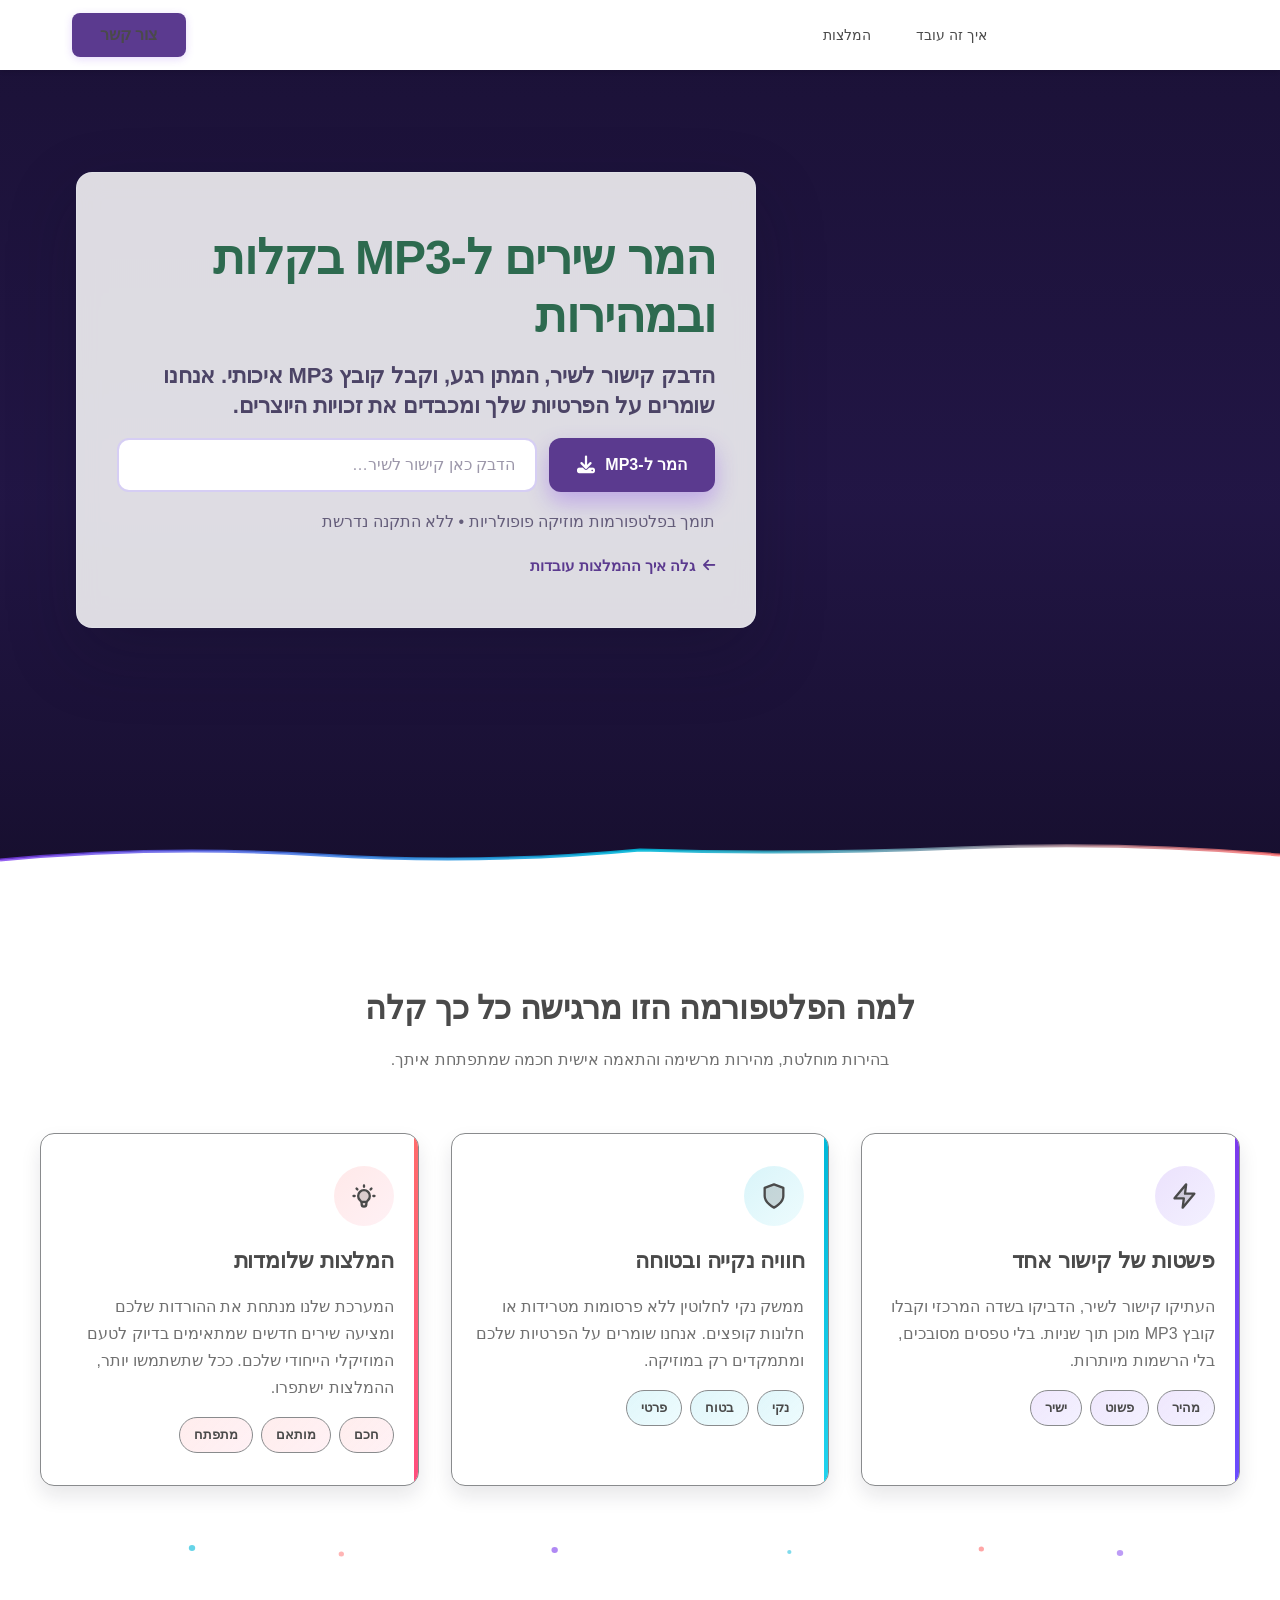
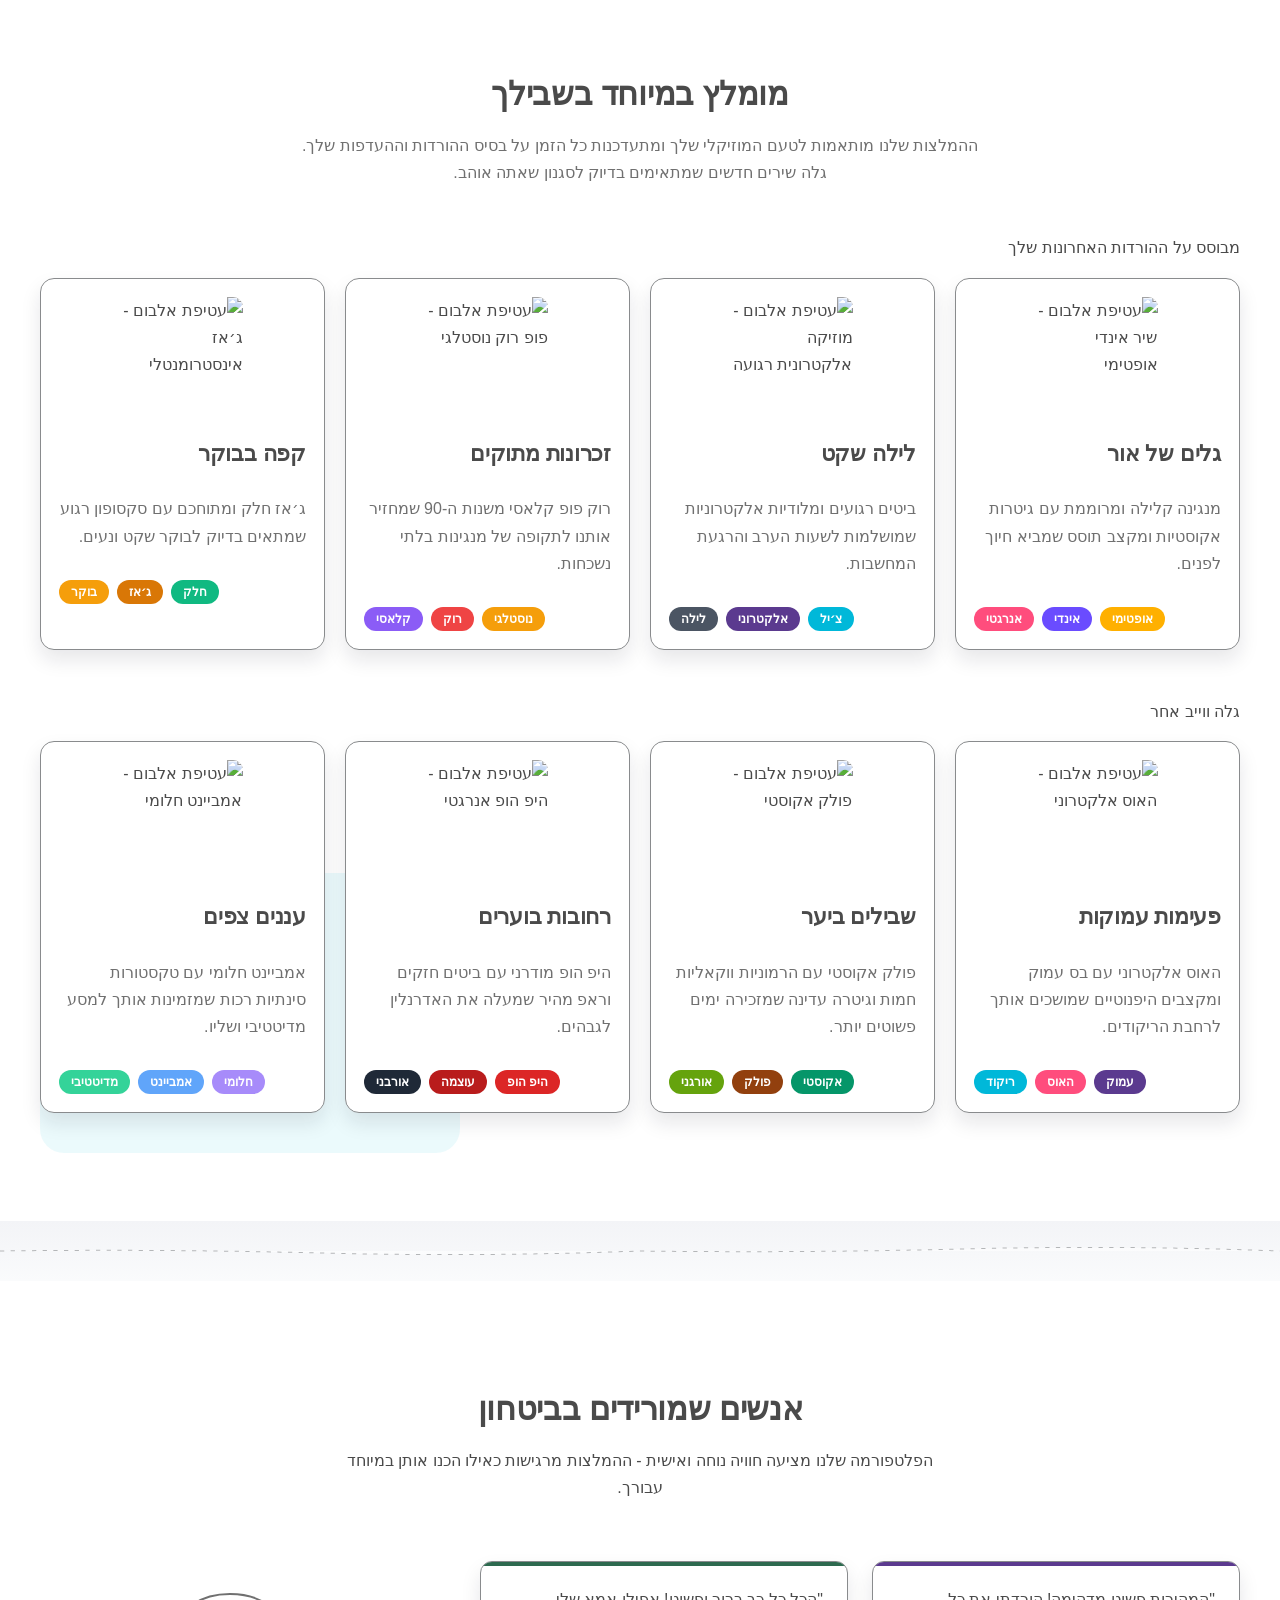
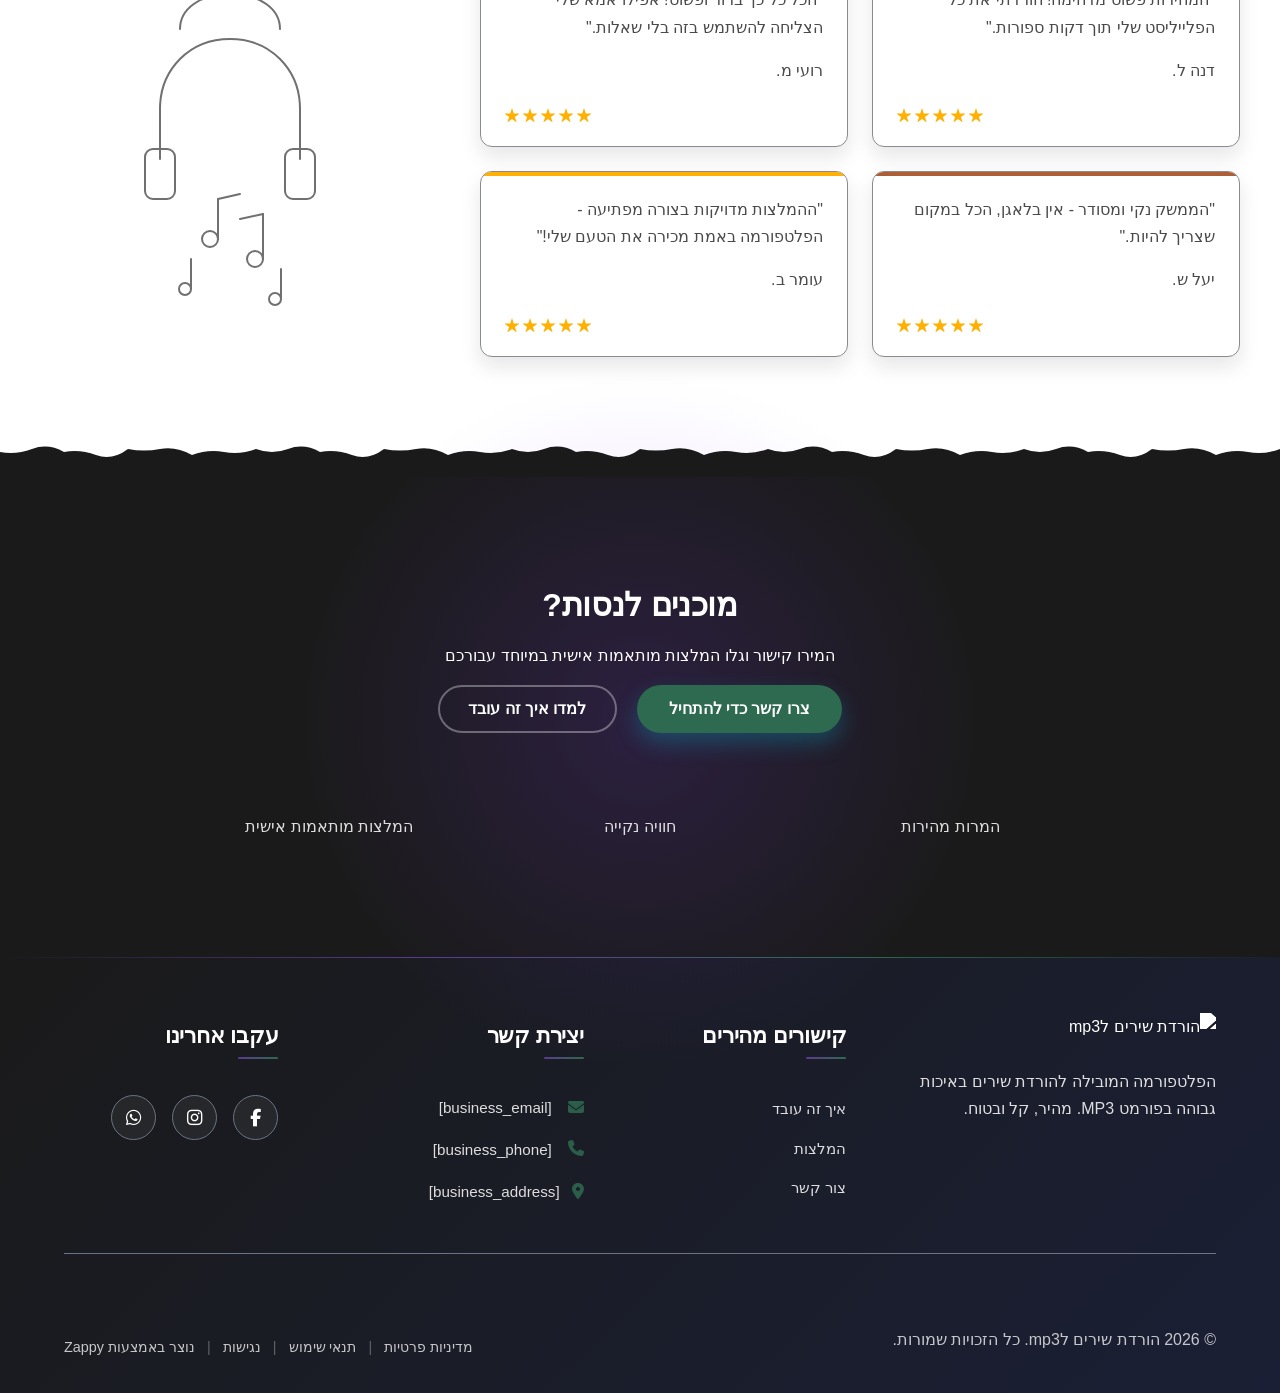
==== commit ce00567b: "Background sync: Progressive GitHub Sync" ====
--- a/index.html
+++ b/index.html
@@ -810,11 +810,11 @@
   <div class="index-hero-section__divider-wrapper">
     <svg data-no-icon-edit="true" aria-hidden="true" viewbox="0 0 1200 100" preserveaspectratio="none" xmlns="http://www.w3.org/2000/svg">
       <defs>
-        <linearGradient id="index-hero-wave-gradient" x1="0%" y1="0%" x2="100%" y2="0%">
+        <lineargradient id="index-hero-wave-gradient" x1="0%" y1="0%" x2="100%" y2="0%">
           <stop offset="0%" style="stop-color:#7C3AED;stop-opacity:0.8"></stop>
           <stop offset="50%" style="stop-color:#00B8D9;stop-opacity:0.9"></stop>
           <stop offset="100%" style="stop-color:#FF6B6B;stop-opacity:0.8"></stop>
-        </linearGradient>
+        </lineargradient>
       </defs>
       <!-- Wave path filling bottom -->
       <path d="M0,100 L0,60 Q150,45 300,55 T600,50 Q750,55 900,48 T1200,55 L1200,100 Z" fill="var(--bg-light)"></path>
@@ -885,9 +885,9 @@
   <div class="index-benefits-divider-wrapper">
     <svg data-no-icon-edit="true" aria-hidden="true" viewbox="0 0 1200 60" preserveaspectratio="none" xmlns="http://www.w3.org/2000/svg">
       <defs>
-        <clipPath id="benefits-clip">
+        <clippath id="benefits-clip">
           <path d="M0,0 L1200,15 L1200,60 L0,60 Z"></path>
-        </clipPath>
+        </clippath>
       </defs>
       <rect width="1200" height="60" fill="var(--bg-light)" clip-path="url(#benefits-clip)"></rect>
       <circle cx="180" cy="22" r="3" fill="#00B8D9" opacity="0.6"></circle>
@@ -1027,10 +1027,10 @@
   <div class="index-showcase-divider-wrapper">
     <svg data-no-icon-edit="true" aria-hidden="true" viewbox="0 0 1200 60" preserveaspectratio="none" xmlns="http://www.w3.org/2000/svg">
       <defs>
-        <linearGradient id="showcase-fade-gradient" x1="0%" y1="0%" x2="0%" y2="100%">
+        <lineargradient id="showcase-fade-gradient" x1="0%" y1="0%" x2="0%" y2="100%">
           <stop offset="0%" style="stop-color:#F3F4F7;stop-opacity:1"></stop>
           <stop offset="100%" style="stop-color:#FAFBFC;stop-opacity:1"></stop>
-        </linearGradient>
+        </lineargradient>
       </defs>
       <rect x="0" y="0" width="1200" height="60" fill="url(#showcase-fade-gradient)"></rect>
       <path d="M0,30 Q150,28 300,32 T600,30 Q750,32 900,28 T1200,30" stroke="var(--border-light)" stroke-width="1" fill="var(--bg-light)" stroke-dasharray="4,6" opacity="0.6"></path>
@@ -1194,8 +1194,8 @@
             <a href="mailto:[business_email]">[business_email]</a>
           </li>
           <li>
-            <i class="fas fa-phone"></i>
-            <a href="tel:[business_phone]">[business_phone]</a>
+            <i class="fas fa-phone" data-element-type="icon" data-element-id="icon-1773068704210-dxjwiejv7" data-icon-type="fontawesome" contenteditable="false" style="cursor: pointer;"></i>
+            <a href="tel:[business_phone]" class="zappy-editable zappy-business-placeholder zappy-placeholder-link" data-original-href="tel:[business_phone]" data-placeholder="tel:[business_phone]" data-tab="details"><span class="zappy-business-placeholder" data-placeholder="[business_phone]">[business_phone]</span></a>
           </li>
           <li><a href="/"><i class="fas fa-map-marker-alt"></i>
             <span>[business_address]</span></a></li>
--- a/styles.css
+++ b/styles.css
@@ -137,19 +137,19 @@
   src: url('assets/fonts/Rubik-Bold.woff2') format('woff2');
 }
 :root {
-  --primary: #7C3AED;
-  --secondary: #00B8D9;
-  --accent: #FF6B6B;
+--primary: #5B3A8F;
+  --secondary: #2D6A4F;
+  --accent: #ae5e35;
   --bg-light: #FFFFFF;
-  --bg-dark: #0B1220;
-  --text-dark: #0F172A;
-  --text-light: #F8FAFC;
-  --text-muted: #64748B;
-  --border-light: #E2E8F0;
-  --border-dark: #24324A;
+  --bg-dark: #1a1a1a;
+  --text-dark: #4a4a4a;
+  --text-light: #ffffff;
+  --text-muted: #707070;
+  --border-light: #898b8d;
+  --border-dark: #6a7484;
   --nav-bg: #FFFFFF;
-  --nav-text: #0F172A;
-  --nav-text-hover: #7C3AED;
+  --nav-text: #4a4a4a;
+  --nav-text-hover: #2D6A4F;
   
   --gradient-primary: linear-gradient(180deg, #6A4CFF 0%, #4B2CC5 100%);
   --gradient-gold-shine: linear-gradient(90deg, rgba(255,194,71,0) 0%, rgba(255,194,71,0.9) 50%, rgba(255,194,71,0) 100%);
@@ -159,6 +159,13 @@
   --gradient-overlay-dark: linear-gradient(180deg, rgba(15,10,30,0.45) 0%, rgba(15,10,30,0.12) 55%, rgba(15,10,30,0.55) 100%);
   --gradient-light-section: linear-gradient(180deg, #FFFFFF 0%, #F3F4F7 100%);
   --gradient-overlay-light: linear-gradient(180deg, rgba(255,255,255,0.78) 0%, rgba(255,255,255,0.92) 100%);
+  --primary-color: #5B3A8F;
+  --secondary-color: #2D6A4F;
+  --accent-color: #ae5e35;
+  --background-color: #FFFFFF;
+  --surface-color: #FAF9FC;
+  --text-color: #4a4a4a;
+  --text-secondary-color: #707070;
 }
 
 * {
@@ -390,18 +397,18 @@
 /* Navbar Styles */
 :root {
   --nav-bg: #FFFFFF;
-  --nav-text: #0F172A;
-  --nav-text-hover: #7C3AED;
-  --primary: #7C3AED;
-  --secondary: #00B8D9;
-  --accent: #FF6B6B;
+  --nav-text: #4a4a4a;
+  --nav-text-hover: #2D6A4F;
+  --primary: #5B3A8F;
+  --secondary: #2D6A4F;
+  --accent: #ae5e35;
   --bg-light: #FFFFFF;
-  --bg-dark: #0B1220;
-  --text-dark: #0F172A;
-  --text-light: #F8FAFC;
-  --text-muted: #64748B;
-  --border-light: #E2E8F0;
-  --border-dark: #24324A;
+  --bg-dark: #1a1a1a;
+  --text-dark: #4a4a4a;
+  --text-light: #ffffff;
+  --text-muted: #707070;
+  --border-light: #898b8d;
+  --border-dark: #6a7484;
 }
 
 * {
@@ -631,18 +638,18 @@
 }
 :root {
   --nav-bg: #FFFFFF;
-  --nav-text: #0F172A;
-  --nav-text-hover: #7C3AED;
-  --primary: #7C3AED;
-  --secondary: #00B8D9;
-  --accent: #FF6B6B;
+  --nav-text: #4a4a4a;
+  --nav-text-hover: #2D6A4F;
+  --primary: #5B3A8F;
+  --secondary: #2D6A4F;
+  --accent: #ae5e35;
   --bg-light: #FFFFFF;
-  --bg-dark: #0B1220;
-  --text-dark: #0F172A;
-  --text-light: #F8FAFC;
-  --text-muted: #64748B;
-  --border-light: #E2E8F0;
-  --border-dark: #24324A;
+  --bg-dark: #1a1a1a;
+  --text-dark: #4a4a4a;
+  --text-light: #ffffff;
+  --text-muted: #707070;
+  --border-light: #898b8d;
+  --border-dark: #6a7484;
 }
 
 * {
@@ -1703,16 +1710,16 @@
 
 /* Footer Styles */
 :root {
-  --primary: #7C3AED;
-  --secondary: #00B8D9;
-  --accent: #FF6B6B;
+  --primary: #5B3A8F;
+  --secondary: #2D6A4F;
+  --accent: #ae5e35;
   --bg-light: #FFFFFF;
-  --bg-dark: #0B1220;
-  --text-dark: #0F172A;
-  --text-light: #F8FAFC;
-  --text-muted: #64748B;
-  --border-light: #E2E8F0;
-  --border-dark: #24324A;
+  --bg-dark: #1a1a1a;
+  --text-dark: #4a4a4a;
+  --text-light: #ffffff;
+  --text-muted: #707070;
+  --border-light: #898b8d;
+  --border-dark: #6a7484;
 }
 
 .site-footer {
@@ -2043,7 +2050,7 @@
   font-weight: 900;
   letter-spacing: -0.02em;
   line-height: 1.2;
-  color: #231942;
+  color: #2D6A4F;
   margin: 0 0 20px 0;
   text-align: right;
 }
@@ -2543,7 +2550,7 @@
 .chip-indie { background: #6A4CFF; }
 .chip-energy { background: #FF4D7D; }
 .chip-chill { background: #00B8D9; }
-.chip-electronic { background: #7C3AED; }
+.chip-electronic { background: #5B3A8F; }
 .chip-night { background: #4B5563; }
 .chip-throwback { background: #F59E0B; }
 .chip-rock { background: #EF4444; }
@@ -2551,7 +2558,7 @@
 .chip-smooth { background: #10B981; }
 .chip-jazz { background: #D97706; }
 .chip-morning { background: #F59E0B; }
-.chip-deep { background: #7C3AED; }
+.chip-deep { background: #5B3A8F; }
 .chip-house { background: #FF4D7D; }
 .chip-dance { background: #00B8D9; }
 .chip-acoustic { background: #059669; }
@@ -3180,7 +3187,7 @@
   font-weight: 900;
   letter-spacing: -0.01em;
   line-height: 1.2;
-  color: #231942;
+  color: #2D6A4F;
   text-align: center;
   margin-bottom: 60px;
 }
@@ -3254,7 +3261,7 @@
   font-size: 18px;
   font-weight: 800;
   line-height: 1.25;
-  color: #231942;
+  color: #2D6A4F;
   margin-bottom: 12px;
 }
 
@@ -3802,7 +3809,7 @@
   font-weight: 900;
   letter-spacing: -0.02em;
   line-height: 1.15;
-  color: #231942;
+  color: #2D6A4F;
   margin: 0 0 20px 0;
   text-shadow: 0 2px 8px rgba(255,255,255,0.4);
 }
@@ -3844,7 +3851,7 @@
 .recommendations-hero-section__signal p {
   font-size: 13px;
   font-weight: 700;
-  color: #231942;
+  color: #2D6A4F;
   margin: 0;
   line-height: 1.4;
   text-align: center;
@@ -3959,7 +3966,7 @@
   font-weight: 900;
   letter-spacing: -0.01em;
   line-height: 1.2;
-  color: #231942;
+  color: #2D6A4F;
   margin: 0 0 16px 0;
   text-align: right;
 }
@@ -4028,7 +4035,7 @@
   font-size: 18px;
   font-weight: 800;
   line-height: 1.25;
-  color: #231942;
+  color: #2D6A4F;
   margin: 0 0 8px 0;
   text-align: right;
 }
@@ -4701,7 +4708,7 @@
   font-weight: 900;
   letter-spacing: -0.01em;
   line-height: 1.2;
-  color: #231942;
+  color: #2D6A4F;
   margin-bottom: 12px;
 }
 
@@ -4737,7 +4744,7 @@
   display: block;
   font-size: 14px;
   font-weight: 600;
-  color: #231942;
+  color: #2D6A4F;
   margin-bottom: 8px;
   text-align: right;
 }
@@ -4750,7 +4757,7 @@
   border-radius: 8px;
   font-size: 14px;
   font-weight: 500;
-  color: #231942;
+  color: #2D6A4F;
   background: #FFFFFF;
   transition: border-color 200ms ease, box-shadow 200ms ease;
   text-align: right;
@@ -4836,7 +4843,7 @@
 
 .contact-contact-intro-reassurance-item strong {
   font-weight: 700;
-  color: #231942;
+  color: #2D6A4F;
 }
 
 .contact-contact-intro-illustration {
@@ -5766,6 +5773,159 @@
     display: none !important;
   }
 }
+
+
+
+
+/* === NAVBAR STYLE OVERRIDES START === */
+.navbar { background-color: var(--nav-bg, #FFFFFF) !important; }
+.zappy-catalog-menu, #zappy-catalog-menu {}
+.navbar .nav-menu > li > a,
+.navbar .nav-menu > .nav-item > a,
+.navbar .nav-link,
+.navbar .navbar-nav .nav-link,
+.navbar a { color: var(--nav-text, #4a4a4a) !important; }
+.navbar .nav-menu > li > a:hover,
+.navbar .nav-menu > .nav-item > a:hover,
+.navbar .nav-link:hover,
+.navbar a:hover { color: var(--nav-text-hover, #2D6A4F) !important; }
+.navbar .navbar-brand, .navbar .navbar-brand a { color: var(--nav-text, #4a4a4a) !important; }
+.navbar .dropdown-toggle { color: var(--nav-text, #4a4a4a) !important; }
+.navbar .dropdown-toggle:hover { color: var(--nav-text-hover, #2D6A4F) !important; }
+.navbar .mobile-hamburger-btn, .navbar .mobile-close-btn { color: var(--nav-text, #4a4a4a) !important; }
+.navbar-toggler { color: var(--nav-text, #4a4a4a) !important; border-color: #4a4a4a44 !important; }
+.navbar-toggler-icon { background-image: url("data:image/svg+xml,%3csvg xmlns='http://www.w3.org/2000/svg' viewBox='0 0 30 30'%3e%3cpath stroke='%234a4a4a' stroke-linecap='round' stroke-miterlimit='10' stroke-width='2' d='M4 7h22M4 15h22M4 23h22'/%3e%3c/svg%3e") !important; }
+.navbar .dropdown-menu { background-color: var(--nav-bg, #FFFFFF) !important; }
+.navbar .dropdown-menu li a,
+.navbar .dropdown-menu .dropdown-item { color: var(--nav-text, #4a4a4a) !important; }
+.navbar .dropdown-menu li a:hover,
+.navbar .dropdown-menu .dropdown-item:hover { color: var(--nav-text-hover, #2D6A4F) !important; background-color: rgba(128,128,128,0.1) !important; }
+.navbar .sub-menu,
+.navbar ul.sub-menu,
+nav.navbar .sub-menu { background-color: var(--nav-bg, #FFFFFF) !important; }
+.navbar .sub-menu a,
+.navbar .sub-menu li a,
+.navbar .nav-menu .sub-menu a,
+.navbar .nav-menu .sub-menu li a,
+.navbar .zappy-products-dropdown .sub-menu a,
+nav.navbar .sub-menu li a { color: var(--nav-text, #4a4a4a) !important; }
+.navbar .sub-menu a:hover,
+.navbar .sub-menu li a:hover,
+nav.navbar .sub-menu li a:hover { color: var(--nav-text-hover, #2D6A4F) !important; background-color: rgba(128,128,128,0.1) !important; }
+.navbar .mobile-submenu-toggle { color: var(--nav-text, #4a4a4a) !important; }
+.navbar .phone-header-btn { color: var(--nav-text, #4a4a4a) !important; }
+.navbar .cart-link.nav-cart,
+.navbar .login-link.nav-login,
+.navbar .nav-search-toggle,
+.navbar .search-toggle { background: var(--bg-light, #ffffff) !important; color: var(--text-dark, #1a1a1a) !important; }
+.navbar .cart-link.nav-cart:hover,
+.navbar .login-link.nav-login:hover,
+.navbar .nav-search-toggle:hover,
+.navbar .search-toggle:hover { background: rgba(128,128,128,0.15) !important; color: var(--text-dark, #1a1a1a) !important; }
+.navbar .cart-link.nav-cart svg, .navbar .login-link.nav-login svg, .navbar .nav-search-toggle svg, .navbar .search-toggle svg { color: inherit !important; fill: none !important; stroke: currentColor !important; }
+.navbar .nav-search-input,
+.navbar .nav-search-box .nav-search-input { color: #333333 !important; }
+.navbar .nav-search-input::placeholder { color: var(--text-muted, rgba(128,128,128,0.6)) !important; }
+.navbar .nav-search-result-name { color: #333333 !important; }
+.navbar .nav-search-result-item a { color: #333333 !important; }
+.navbar .nav-search-result-price { color: var(--primary) !important; }
+.navbar .nav-search-no-results,
+.navbar .search-no-results { color: var(--text-muted, rgba(128,128,128,0.6)) !important; }
+.zappy-catalog-menu, #zappy-catalog-menu { background: var(--nav-bg, #FFFFFF) !important; }
+.zappy-catalog-menu .catalog-menu-item,
+.zappy-catalog-menu .catalog-menu-all { color: var(--nav-text, #4a4a4a) !important; }
+.zappy-catalog-menu .catalog-menu-item:hover,
+.zappy-catalog-menu .catalog-menu-all:hover { color: var(--nav-text-hover, #2D6A4F) !important; background: rgba(128,128,128,0.1) !important; }
+
+.navbar.scrolled .cart-link.nav-cart,
+.navbar.scrolled .login-link.nav-login,
+.navbar.scrolled .nav-search-toggle,
+.navbar.scrolled .search-toggle { background: var(--bg-light, #ffffff) !important; color: var(--text-dark, #1a1a1a) !important; }
+@media (max-width: 768px) {
+  .navbar { background-color: var(--nav-bg, #FFFFFF) !important; background-image: none !important; backdrop-filter: none !important; -webkit-backdrop-filter: none !important; box-shadow: none !important; }
+  .zappy-catalog-menu, #zappy-catalog-menu { background-image: none !important; }
+  .navbar::before, .navbar::after { background: transparent !important; opacity: 0 !important; }
+  body.menu-open .navbar, body.nav-open .navbar, body.mobile-menu-open .navbar, .navbar.scrolled, .navbar.active, .navbar.open, .navbar.show, .navbar.menu-open, .navbar:has(.nav-menu.active), .navbar:has(#navMenu.active), .navbar:has(.mobile-menu.active), .navbar:has(.mobile-toggle.active), .navbar:has(#mobileToggle.active) { background-color: #FFFFFF !important; }
+  .nav-menu, .nav-menu.active, #navMenu, #navMenu.active, .mobile-menu, .mobile-menu.active, .mobile-nav, .mobile-nav.active { background-color: #FFFFFF !important; background: #FFFFFF !important; }
+  .nav-menu a, .nav-menu > li > a, #navMenu a, #navMenu > li > a { color: #4a4a4a !important; }
+  .nav-menu a:hover, .nav-menu > li > a:hover { color: var(--nav-text-hover, #2D6A4F) !important; }
+  .nav-menu .dropdown-menu { background: rgba(128,128,128,0.06) !important; }
+  .nav-menu .dropdown-menu a, .nav-menu .dropdown-menu li a { color: #4a4a4a !important; }
+  .nav-menu .dropdown-menu a:hover { color: var(--nav-text-hover, #2D6A4F) !important; }
+  .nav-menu .sub-menu a { color: #4a4a4a !important; }
+  .nav-menu .sub-menu a:hover { color: var(--nav-text-hover, #2D6A4F) !important; }
+  .nav-menu > li { position: relative !important; }
+  .navbar .nav-menu .mobile-submenu-toggle { color: #4a4a4a !important; position: static !important; height: auto !important; flex-shrink: 0 !important; align-self: stretch !important; }
+  
+  .mobile-toggle { color: var(--nav-text, #4a4a4a) !important; }
+  .mobile-toggle svg { color: inherit !important; }
+  .mobile-toggle svg path { stroke: currentColor !important; }
+  
+  /* When menu is open or navbar is scrolled in mobile, the background is paletteDropdownBg, so text should be paletteMobileMenuText */
+  .navbar.scrolled .mobile-toggle, .navbar.scrolled .mobile-hamburger-btn, .navbar.scrolled .mobile-close-btn,
+  .navbar.scrolled .navbar-brand, .navbar.scrolled .dropdown-toggle, .navbar.scrolled .phone-header-btn,
+  body.menu-open .navbar .mobile-toggle, body.nav-open .navbar .mobile-toggle, body.mobile-menu-open .navbar .mobile-toggle,
+  .navbar.active .mobile-toggle, .navbar.open .mobile-toggle, .navbar.show .mobile-toggle, .navbar.menu-open .mobile-toggle,
+  .navbar:has(.nav-menu.active) .mobile-toggle, .navbar:has(#navMenu.active) .mobile-toggle, .navbar:has(.mobile-menu.active) .mobile-toggle, .navbar:has(.mobile-toggle.active) .mobile-toggle,
+  body.menu-open .navbar .navbar-brand, body.nav-open .navbar .navbar-brand, body.mobile-menu-open .navbar .navbar-brand,
+  .navbar.active .navbar-brand, .navbar.open .navbar-brand, .navbar.show .navbar-brand, .navbar.menu-open .navbar-brand,
+  .navbar:has(.nav-menu.active) .navbar-brand, .navbar:has(#navMenu.active) .navbar-brand, .navbar:has(.mobile-menu.active) .navbar-brand, .navbar:has(.mobile-toggle.active) .navbar-brand,
+  body.menu-open .navbar .phone-header-btn, body.nav-open .navbar .phone-header-btn, body.mobile-menu-open .navbar .phone-header-btn,
+  .navbar.active .phone-header-btn, .navbar.open .phone-header-btn, .navbar.show .phone-header-btn, .navbar.menu-open .phone-header-btn,
+  .navbar:has(.nav-menu.active) .phone-header-btn, .navbar:has(#navMenu.active) .phone-header-btn, .navbar:has(.mobile-menu.active) .phone-header-btn, .navbar:has(.mobile-toggle.active) .phone-header-btn {
+    color: #4a4a4a !important;
+  }
+  
+  .navbar.scrolled .mobile-toggle svg { color: inherit !important; }
+  .navbar.scrolled .mobile-toggle svg path { stroke: currentColor !important; }
+  
+  .navbar.scrolled .nav-menu > li > a,
+  .navbar.scrolled .nav-menu > .nav-item > a,
+  .navbar.scrolled .nav-link,
+  .navbar.scrolled a { color: #4a4a4a !important; }
+  .cart-link.nav-cart,
+  .login-link.nav-login,
+  .nav-search-toggle,
+  .search-toggle { background: var(--bg-light, #ffffff) !important; color: var(--text-dark, #1a1a1a) !important; }
+  .cart-link.nav-cart svg,
+  .login-link.nav-login svg,
+  .nav-search-toggle svg,
+  .search-toggle svg { stroke: var(--text-dark, #1a1a1a) !important; color: var(--text-dark, #1a1a1a) !important; }
+  .mobile-search-panel input { color: #333333 !important; background: #fff !important; }
+  .mobile-search-panel .close-search { color: #333333 !important; background: #F3F4F6 !important; }
+  .mobile-search-panel .close-search svg { stroke: #333333 !important; color: #333333 !important; }
+  .mobile-search-panel .close-search:hover { color: #333333 !important; background: #E0E2E4 !important; }
+  .mobile-search-panel .close-search:hover svg { stroke: #333333 !important; color: #333333 !important; }
+  .navbar .zappy-products-dropdown .sub-menu,
+  .navbar .zappy-products-dropdown > .sub-menu {
+    display: none !important; position: static !important; max-height: 0 !important;
+    overflow: hidden !important; opacity: 0 !important; visibility: hidden !important;
+    pointer-events: none !important; box-shadow: none !important; border: none !important;
+    padding: 0 !important; transform: none !important;
+  }
+  .navbar .zappy-products-dropdown:hover .sub-menu,
+  .navbar .zappy-products-dropdown:hover > .sub-menu,
+  .navbar .zappy-products-dropdown:focus-within .sub-menu,
+  .navbar .zappy-products-dropdown:focus-within > .sub-menu,
+  .navbar .menu-item-has-children:hover > .sub-menu,
+  .navbar .nav-dropdown:hover > .dropdown-menu {
+    display: none !important; opacity: 0 !important; visibility: hidden !important;
+    max-height: 0 !important; pointer-events: none !important;
+  }
+  .navbar .zappy-products-dropdown.open .sub-menu,
+  .navbar .zappy-products-dropdown.open > .sub-menu,
+  .navbar .zappy-products-dropdown .sub-menu.mobile-expanded,
+  .navbar .zappy-products-dropdown > .sub-menu.mobile-expanded,
+  .navbar .menu-item-has-children.open > .sub-menu,
+  .navbar .menu-item-has-children > .sub-menu.mobile-expanded,
+  .navbar .nav-dropdown.open > .dropdown-menu {
+    display: block !important; opacity: 1 !important; visibility: visible !important;
+    max-height: 500px !important; pointer-events: auto !important; position: static !important;
+    overflow: visible !important; padding: 0.5rem 0 !important;
+  }
+}
+/* === NAVBAR STYLE OVERRIDES END === */
+
 
 /* ========== RTL MOBILE NAVBAR FIX (zappy-rtl-mobile-fix) ========== */
 /* High-specificity rules to ensure RTL positioning wins over any [lang="en"] conflicts */
@@ -5919,6 +6079,22 @@
 .favorite-remove-btn:hover { background: #dc2626; color: white; }
 @media (max-width: 480px) { .favorites-grid { grid-template-columns: repeat(2, 1fr); gap: 10px; } }
 /* ========== END PRODUCT ICON STYLES ========== */
+
+/* ========== ORPHANED_ZOOM_IMG_FIX ========== */
+@media (max-width: 768px) {
+  .zappy-preserve-css-grid > img[data-zappy-zoom],
+  [class*="-grid"] > img[data-zappy-zoom] {
+    position: relative !important;
+    width: 100% !important;
+    height: auto !important;
+    max-width: 100% !important;
+    max-height: 300px !important;
+    object-fit: cover !important;
+    left: auto !important;
+    top: auto !important;
+  }
+}
+/* ========== END ORPHANED_ZOOM_IMG_FIX ========== */
 
 
 /* ========== GRID RESPONSIVE FIX (zappy-grid-mobile-fix) ========== */
